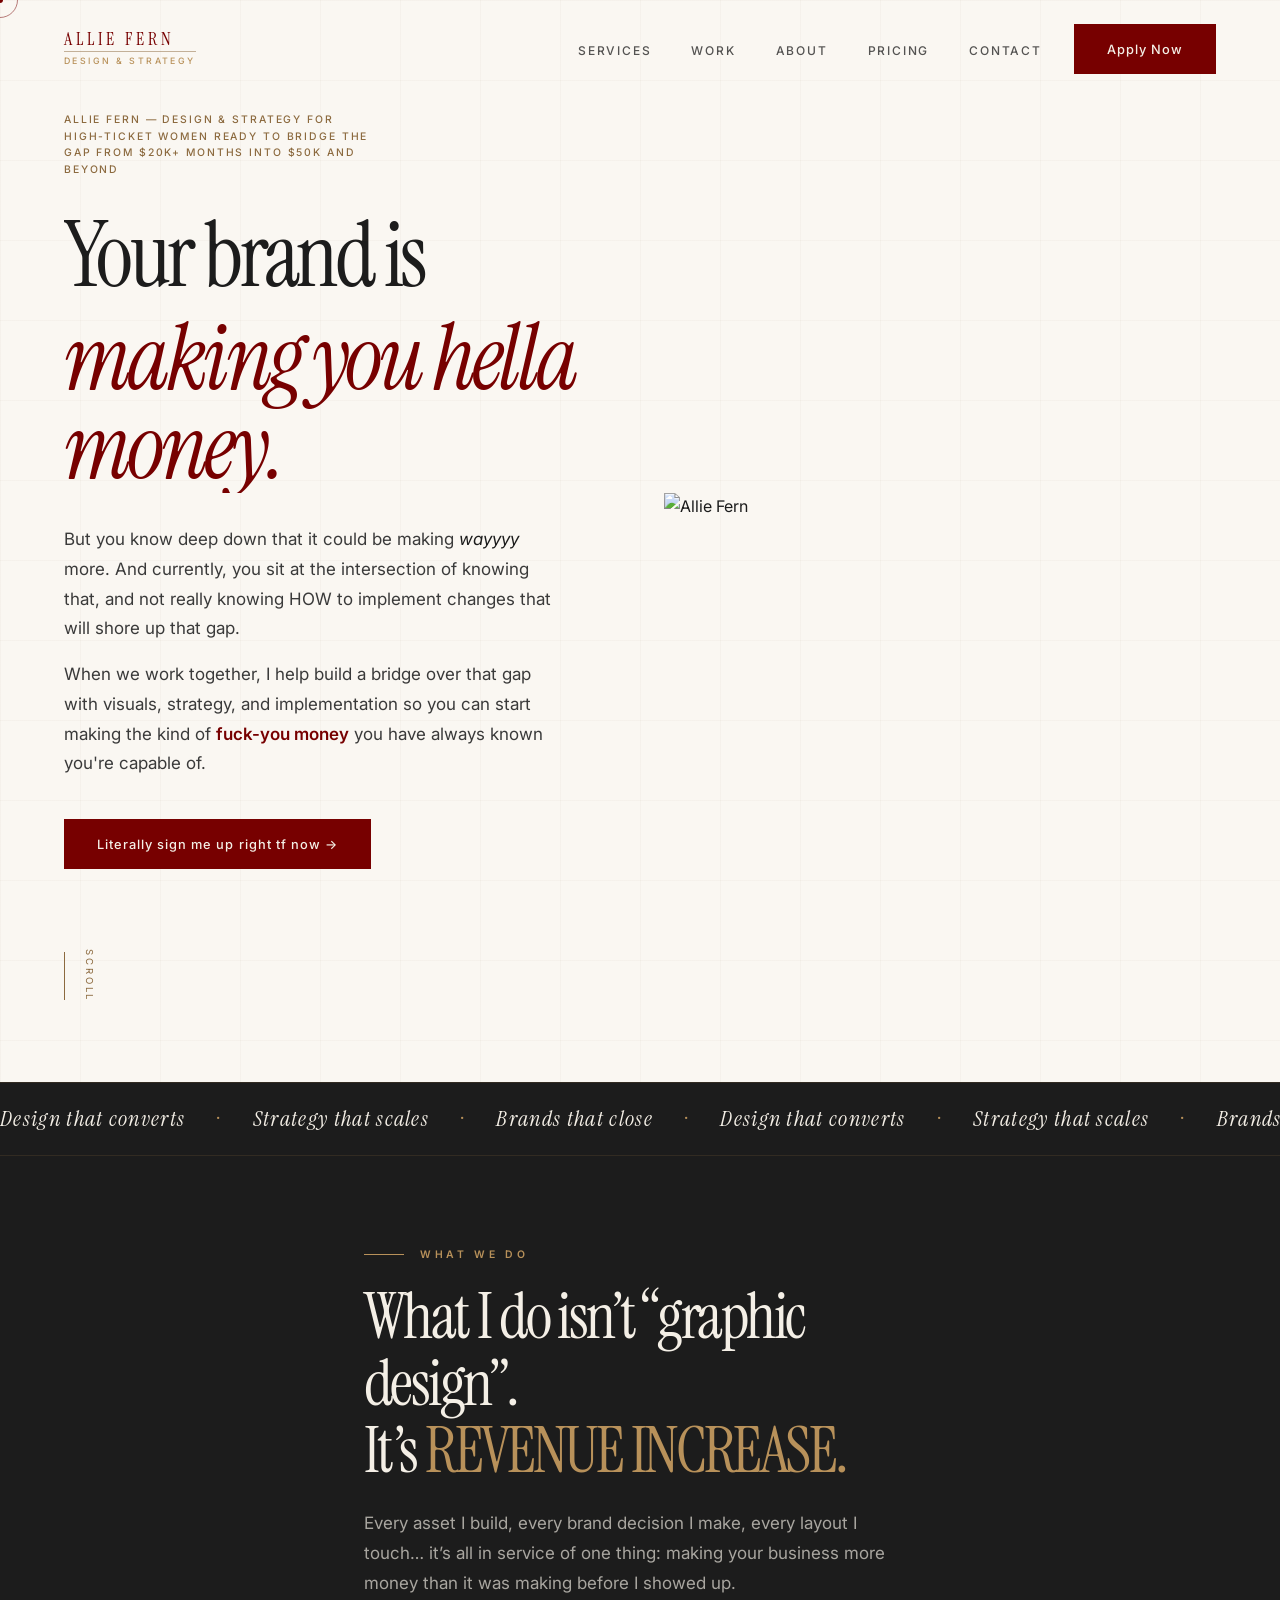
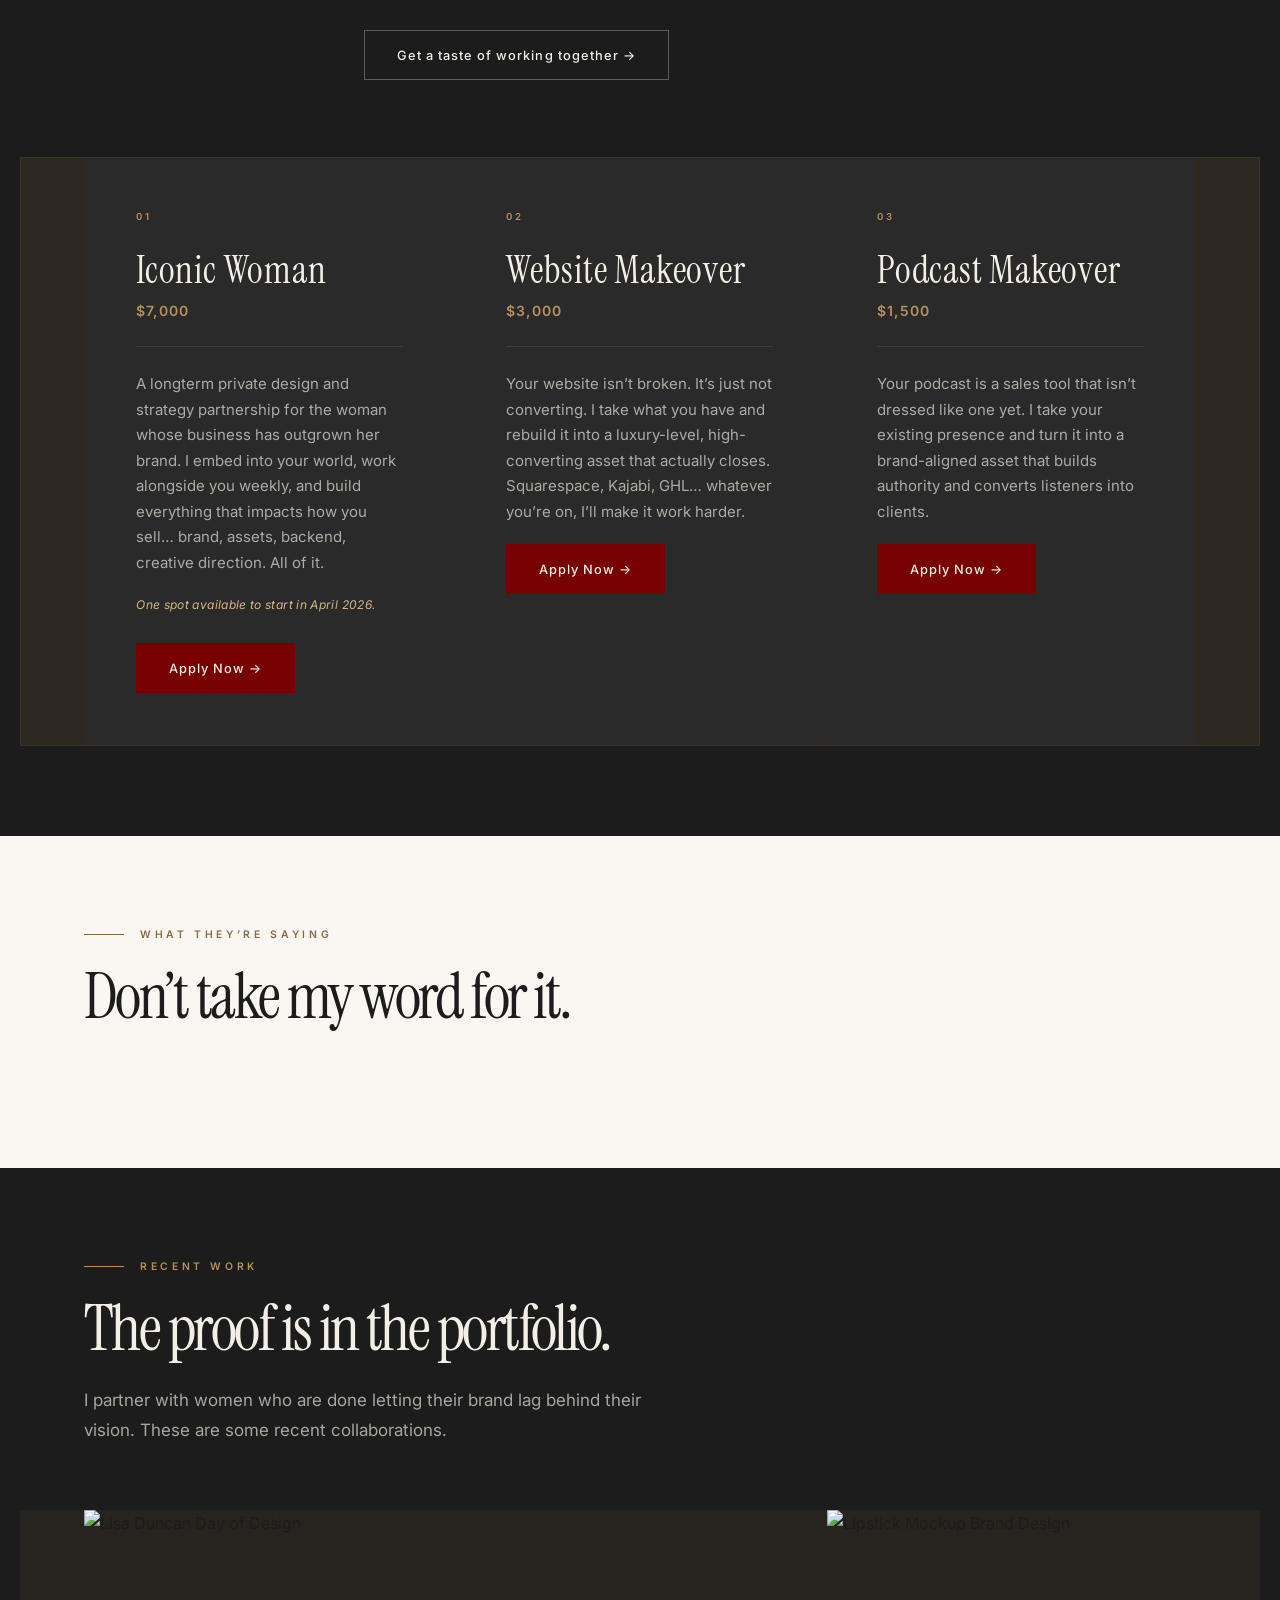
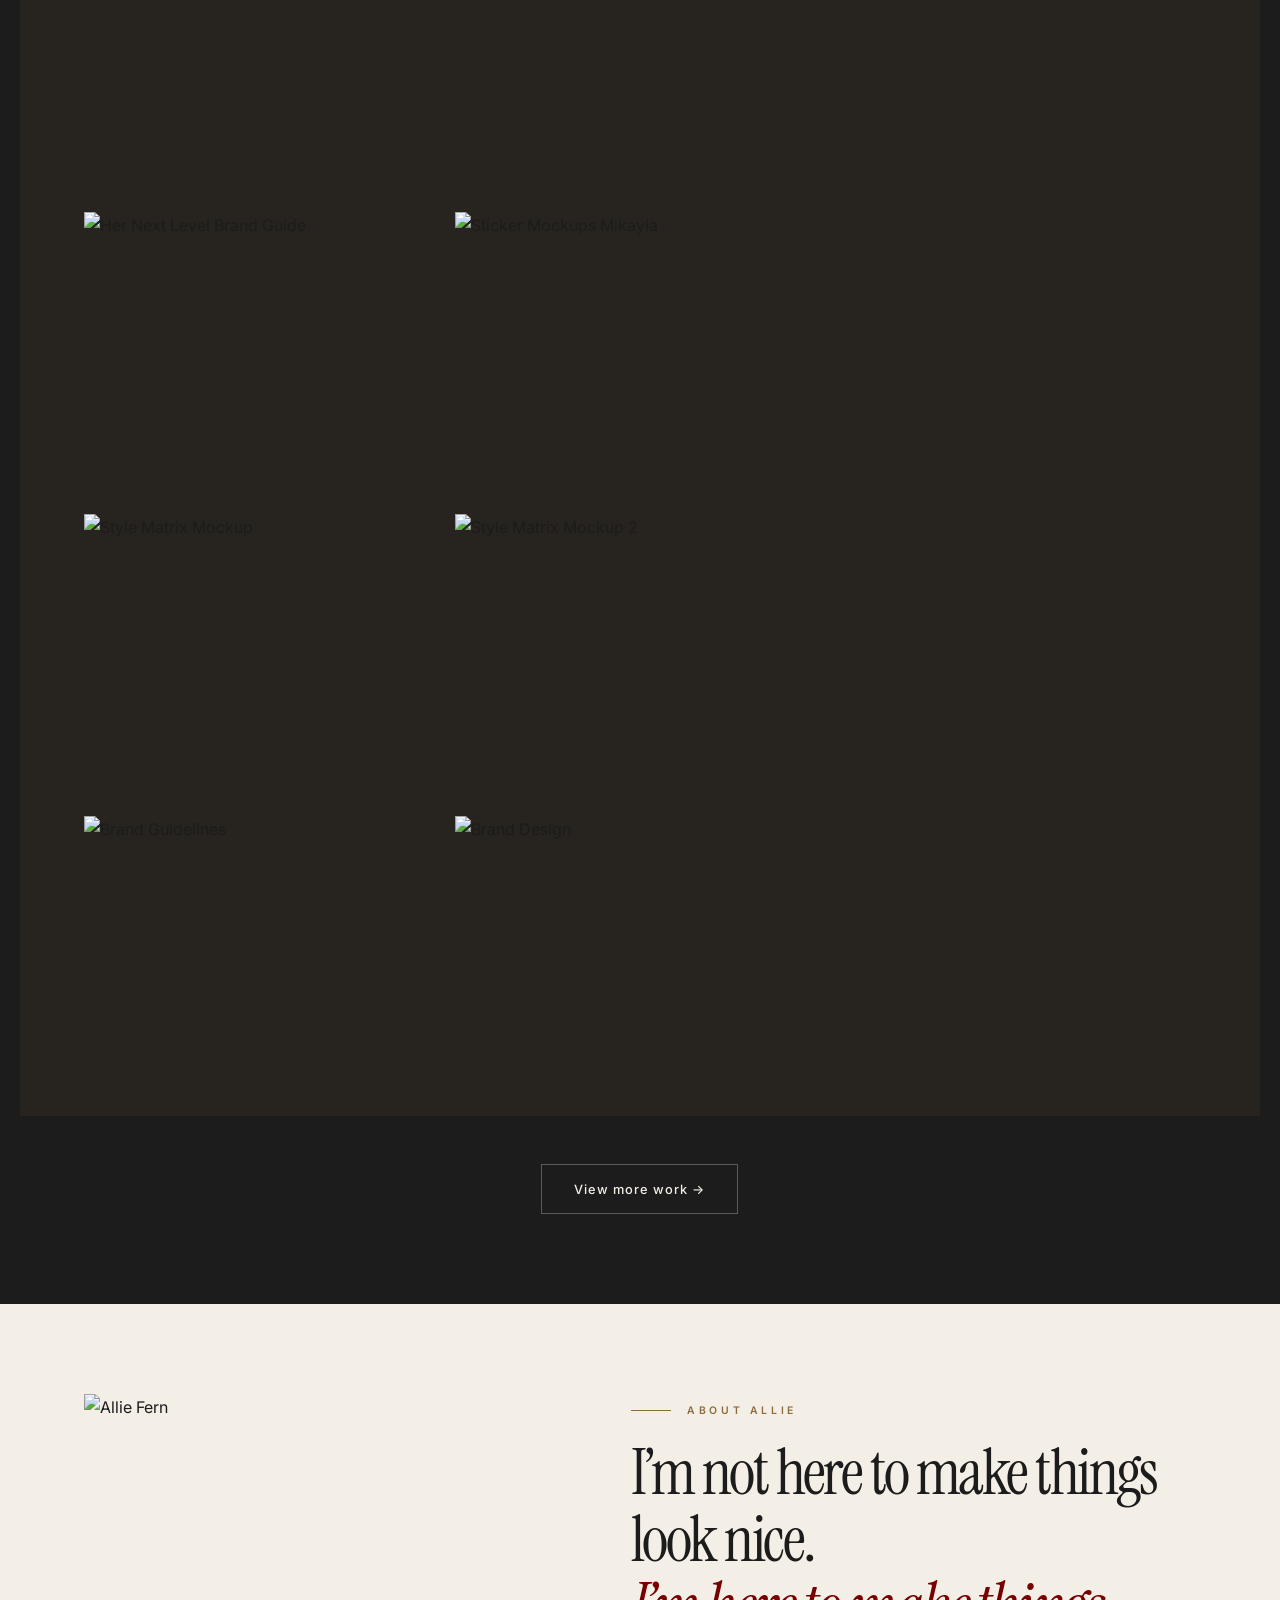
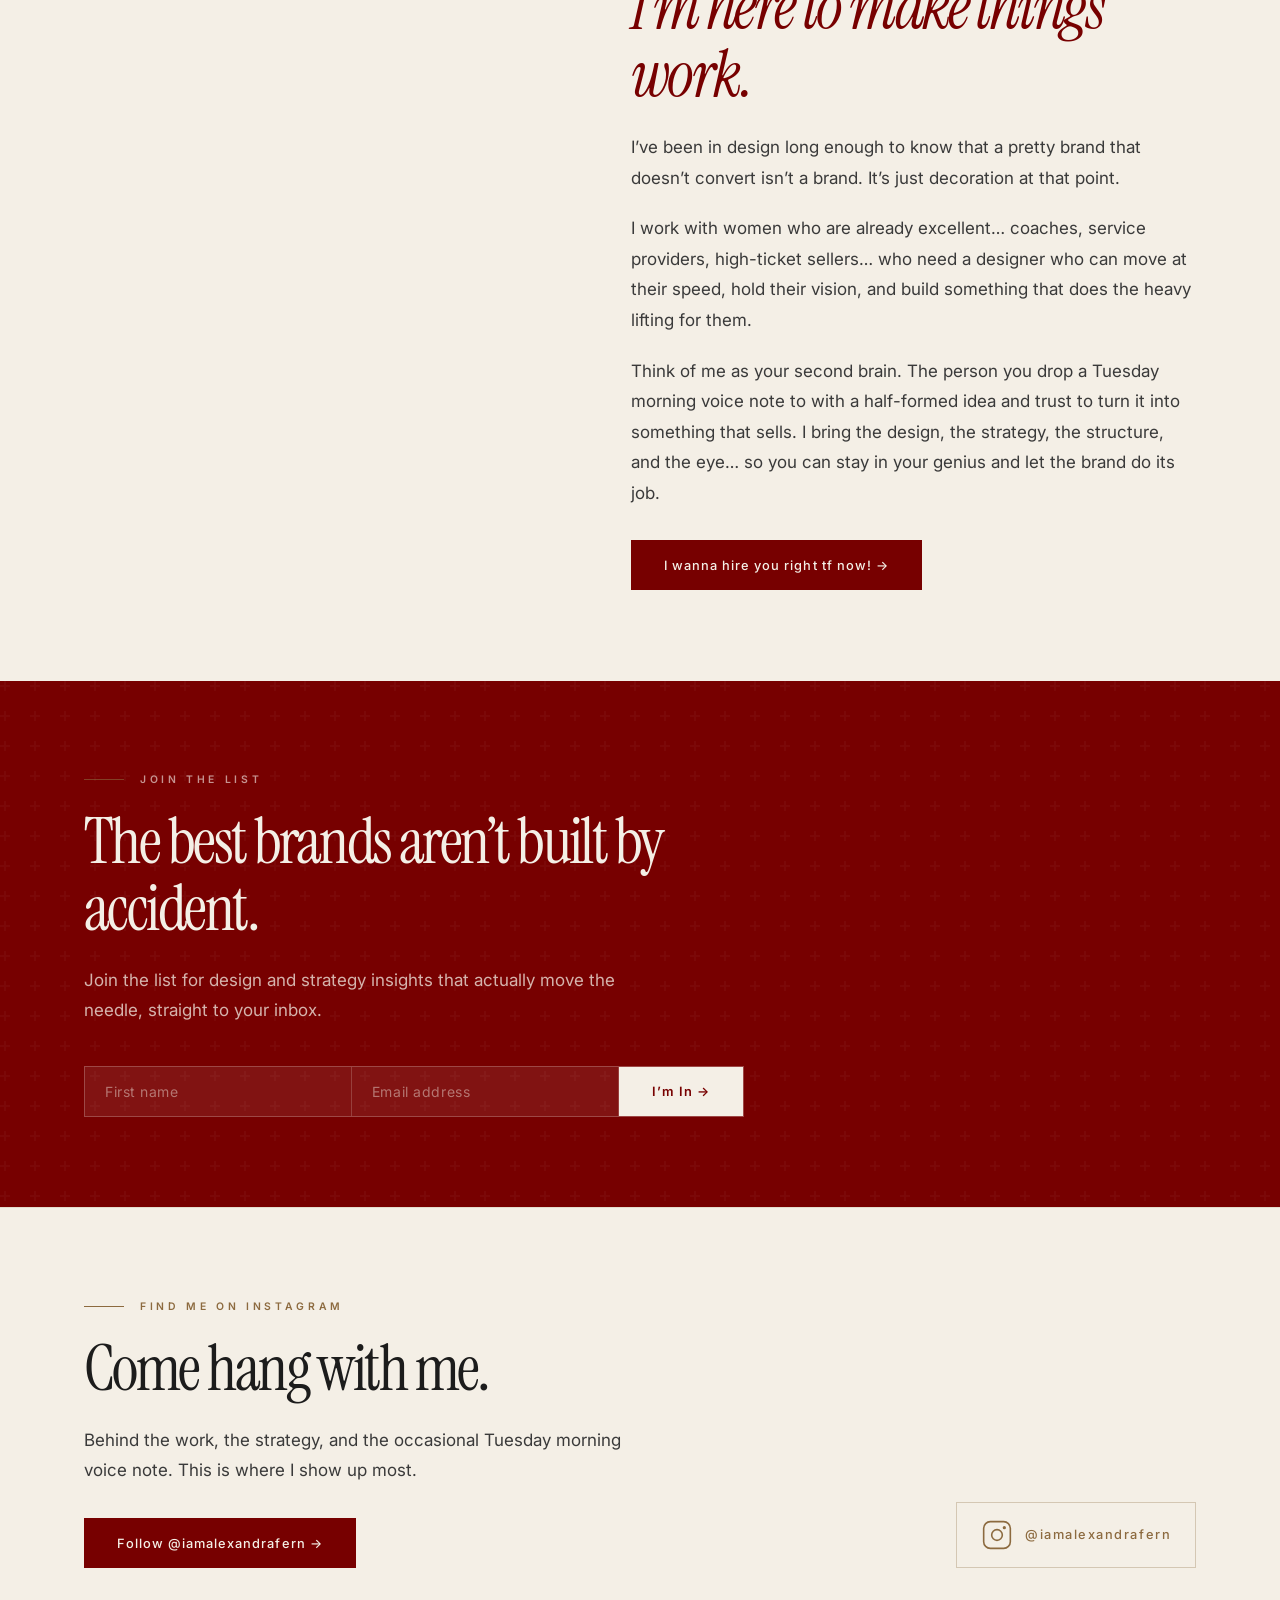
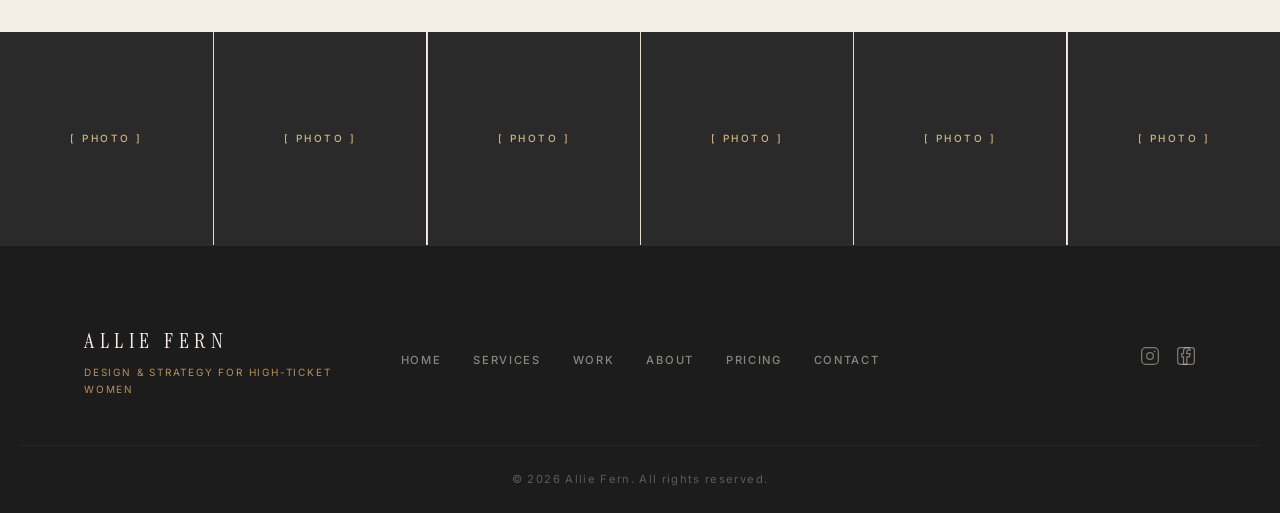
==== index.html @ a3e67eaa "Add portfolio images, Allie photo, fix footer socials - 8 portfolio images in work grid, no more pla" ====
<!DOCTYPE html>
<html lang="en">
<head>
  <meta charset="UTF-8" />
  <meta name="viewport" content="width=device-width, initial-scale=1.0" />
  <title>Allie Fern — Design & Strategy for High-Ticket Women</title>
  <meta name="description" content="Design & Strategy for High-Ticket Women Ready to Bridge the Gap From $20k+ Months into $50k and Beyond. Revenue-focused branding that actually converts." />

  <!-- Open Graph -->
  <meta property="og:title" content="Allie Fern — Design & Strategy for High-Ticket Women" />
  <meta property="og:description" content="I help high-ticket women build brands that close. Design, strategy, and implementation that moves the needle." />
  <meta property="og:type" content="website" />
  <meta property="og:url" content="https://alliefern.com" />
  <meta property="og:image" content="https://alliefern.com/assets/og-image.jpg" />

  <!-- Fonts -->
  <link rel="preconnect" href="https://fonts.googleapis.com" />
  <link rel="preconnect" href="https://fonts.gstatic.com" crossorigin />
  <link href="https://fonts.googleapis.com/css2?family=Instrument+Serif&display=swap" rel="stylesheet" />
  <link href="https://fonts.googleapis.com/css2?family=Inter:wght@300;400;500;600&display=swap" rel="stylesheet" />

  <!-- GSAP + Lenis loaded at end of body, no defer -->

  <link rel="stylesheet" href="css/styles.css?v=3" />

  <!-- Schema -->
  <script type="application/ld+json">
  {
    "@context": "https://schema.org",
    "@type": "ProfessionalService",
    "name": "Allie Fern",
    "description": "Design & Strategy for High-Ticket Women",
    "url": "https://alliefern.com",
    "serviceType": ["Brand Design", "Strategy", "Website Makeover", "Podcast Branding"]
  }
  </script>
</head>
<body>

  <!-- Custom Cursor -->
  <div class="cursor-dot" id="cursorDot"></div>
  <div class="cursor-ring" id="cursorRing"></div>


  <!-- ===================== NAV ===================== -->
  <nav class="nav" id="nav">
    <a href="#" class="nav-logo" aria-label="Allie Fern Home">
      <span class="nav-logo-name">ALLIE FERN</span>
      <span class="nav-logo-sub">DESIGN &amp; STRATEGY</span>
    </a>
    <ul class="nav-links" id="navLinks">
      <li><a href="#services" class="nav-link">Services</a></li>
      <li><a href="#work" class="nav-link">Work</a></li>
      <li><a href="#about" class="nav-link">About</a></li>
      <li><a href="pricing.html" class="nav-link">Pricing</a></li>
      <li><a href="#contact" class="nav-link">Contact</a></li>
    </ul>
    <a href="https://docs.google.com/forms/d/e/1FAIpQLSfJH3ZyAEF1dMJfEVacwirwXIA8rOUPNBtRmI8cF2uXXy990w/viewform?usp=header" target="_blank" rel="noopener" class="nav-cta btn-primary">Apply Now</a>
    <button class="nav-hamburger" id="hamburger" aria-label="Open menu" aria-expanded="false">
      <span></span><span></span>
    </button>
  </nav>

  <!-- Mobile Menu -->
  <div class="mobile-menu" id="mobileMenu">
    <button class="mobile-close" id="mobileClose" aria-label="Close menu">&times;</button>
    <ul>
      <li><a href="#services" class="mobile-link">Services</a></li>
      <li><a href="#work" class="mobile-link">Work</a></li>
      <li><a href="#about" class="mobile-link">About</a></li>
      <li><a href="pricing.html" class="mobile-link">Pricing</a></li>
      <li><a href="#contact" class="mobile-link">Contact</a></li>
    </ul>
    <a href="https://docs.google.com/forms/d/e/1FAIpQLSfJH3ZyAEF1dMJfEVacwirwXIA8rOUPNBtRmI8cF2uXXy990w/viewform?usp=header" target="_blank" rel="noopener" class="btn-primary mobile-cta">Apply Now</a>
  </div>

  <!-- ===================== HERO ===================== -->
  <section class="hero" id="hero">
    <div class="hero-bg-grid"></div>

    <div class="hero-inner">
      <p class="hero-overline reveal-line">
        ALLIE FERN &mdash; Design &amp; Strategy for High-Ticket Women Ready to Bridge the Gap From $20k+ Months into $50k and Beyond
      </p>

      <h1 class="hero-headline">
        <span class="reveal-word">Your brand is</span>
        <span class="reveal-word hero-accent">making you hella money.</span>
      </h1>

      <div class="hero-body reveal-block">
        <p>But you know deep down that it could be making <em>wayyyy</em> more. And currently, you sit at the intersection of knowing that, and not really knowing HOW to implement changes that will shore up that gap.</p>
        <p>When we work together, I help build a bridge over that gap with visuals, strategy, and implementation so you can start making the kind of <strong>fuck-you money</strong> you have always known you're capable of.</p>
      </div>

      <div class="hero-cta reveal-block">
        <a href="https://docs.google.com/forms/d/e/1FAIpQLSfJH3ZyAEF1dMJfEVacwirwXIA8rOUPNBtRmI8cF2uXXy990w/viewform?usp=header" target="_blank" rel="noopener" class="btn-primary btn-magnetic">
          Literally sign me up right tf now &rarr;
        </a>
      </div>
    </div>

    <!-- Hero Photo -->
    <div class="hero-photo reveal-block" aria-label="Photo of Allie Fern">
      <img src="https://i.ibb.co/1tQKD4q2/24be93e0-8a42-4bf6-9a9d-35bd7d4c117d.png" alt="Allie Fern" class="hero-img" />
    </div>

    <div class="hero-scroll-indicator">
      <span class="scroll-line"></span>
      <span class="scroll-label">SCROLL</span>
    </div>
  </section>

  <!-- ===================== MARQUEE ===================== -->
  <div class="marquee-strip" aria-hidden="true">
    <div class="marquee-track">
      <span>Design that converts</span>
      <span class="marquee-dot">&middot;</span>
      <span>Strategy that scales</span>
      <span class="marquee-dot">&middot;</span>
      <span>Brands that close</span>
      <span class="marquee-dot">&middot;</span>
      <span>Design that converts</span>
      <span class="marquee-dot">&middot;</span>
      <span>Strategy that scales</span>
      <span class="marquee-dot">&middot;</span>
      <span>Brands that close</span>
      <span class="marquee-dot">&middot;</span>
      <span>Design that converts</span>
      <span class="marquee-dot">&middot;</span>
      <span>Strategy that scales</span>
      <span class="marquee-dot">&middot;</span>
      <span>Brands that close</span>
      <span class="marquee-dot">&middot;</span>
      <span>Design that converts</span>
      <span class="marquee-dot">&middot;</span>
      <span>Strategy that scales</span>
      <span class="marquee-dot">&middot;</span>
      <span>Brands that close</span>
      <span class="marquee-dot">&middot;</span>
    </div>
  </div>

  <!-- ===================== SERVICES ===================== -->
  <section class="services" id="services">
    <div class="services-intro container">
      <p class="section-overline reveal-line">WHAT WE DO</p>
      <h2 class="section-heading reveal-heading">
        What I do isn&rsquo;t &ldquo;graphic design&rdquo;.<br />
        It&rsquo;s <em>REVENUE INCREASE.</em>
      </h2>
      <p class="section-sub reveal-block">Every asset I build, every brand decision I make, every layout I touch&hellip; it&rsquo;s all in service of one thing: making your business more money than it was making before I showed up.</p>
      <a href="https://docs.google.com/forms/d/e/1FAIpQLSfJH3ZyAEF1dMJfEVacwirwXIA8rOUPNBtRmI8cF2uXXy990w/viewform?usp=header" target="_blank" rel="noopener" class="btn-ghost btn-magnetic reveal-block">Get a taste of working together &rarr;</a>
    </div>

    <div class="services-grid container">

      <div class="service-card reveal-card">
        <div class="service-card-inner">
          <div class="service-tag">01</div>
          <h3 class="service-name">Iconic Woman</h3>
          <div class="service-price">$7,000</div>
          <p class="service-desc">A longterm private design and strategy partnership for the woman whose business has outgrown her brand. I embed into your world, work alongside you weekly, and build everything that impacts how you sell&hellip; brand, assets, backend, creative direction. All of it.</p>
          <p class="service-note">One spot available to start in April 2026.</p>
          <a href="https://docs.google.com/forms/d/e/1FAIpQLSfJH3ZyAEF1dMJfEVacwirwXIA8rOUPNBtRmI8cF2uXXy990w/viewform?usp=header" target="_blank" rel="noopener" class="btn-primary btn-magnetic">Apply Now &rarr;</a>
        </div>
        <div class="service-card-accent"></div>
      </div>

      <div class="service-card reveal-card">
        <div class="service-card-inner">
          <div class="service-tag">02</div>
          <h3 class="service-name">Website Makeover</h3>
          <div class="service-price">$3,000</div>
          <p class="service-desc">Your website isn&rsquo;t broken. It&rsquo;s just not converting. I take what you have and rebuild it into a luxury-level, high-converting asset that actually closes. Squarespace, Kajabi, GHL&hellip; whatever you&rsquo;re on, I&rsquo;ll make it work harder.</p>
          <a href="https://docs.google.com/forms/d/e/1FAIpQLSfJH3ZyAEF1dMJfEVacwirwXIA8rOUPNBtRmI8cF2uXXy990w/viewform?usp=header" target="_blank" rel="noopener" class="btn-primary btn-magnetic">Apply Now &rarr;</a>
        </div>
        <div class="service-card-accent"></div>
      </div>

      <div class="service-card reveal-card">
        <div class="service-card-inner">
          <div class="service-tag">03</div>
          <h3 class="service-name">Podcast Makeover</h3>
          <div class="service-price">$1,500</div>
          <p class="service-desc">Your podcast is a sales tool that isn&rsquo;t dressed like one yet. I take your existing presence and turn it into a brand-aligned asset that builds authority and converts listeners into clients.</p>
          <a href="https://docs.google.com/forms/d/e/1FAIpQLSfJH3ZyAEF1dMJfEVacwirwXIA8rOUPNBtRmI8cF2uXXy990w/viewform?usp=header" target="_blank" rel="noopener" class="btn-primary btn-magnetic">Apply Now &rarr;</a>
        </div>
        <div class="service-card-accent"></div>
      </div>

    </div>
  </section>

  <!-- ===================== TESTIMONIALS ===================== -->
  <section class="testimonials" id="testimonials">
    <div class="container">
      <p class="section-overline reveal-line">WHAT THEY&rsquo;RE SAYING</p>
      <h2 class="section-heading reveal-heading">Don&rsquo;t take my word for it.</h2>
      <div class="senja-wrapper reveal-block">
        <script src="https://widget.senja.io/widget/84bfc37e-9c2c-4a51-b90a-b4b629de8a9f/platform.js" type="text/javascript" async></script>
        <div class="senja-embed" data-id="84bfc37e-9c2c-4a51-b90a-b4b629de8a9f" data-mode="shadow" data-lazyload="false" style="display: block; width: 100%;"></div>
      </div>
    </div>
  </section>

  <!-- ===================== WORK ===================== -->
  <section class="work" id="work">
    <div class="work-intro container">
      <p class="section-overline reveal-line">RECENT WORK</p>
      <h2 class="section-heading reveal-heading">The proof is in the portfolio.</h2>
      <p class="section-sub reveal-block">I partner with women who are done letting their brand lag behind their vision. These are some recent collaborations.</p>
    </div>

    <div class="work-grid container">
      <div class="work-item work-item--wide reveal-card">
        <img src="https://i.ibb.co/C3bwyZyW/a8b2072-bc40-a00f-6ac5-1e1cde60516d-Lisa-Duncan-Day-of-Design-4.png" alt="Lisa Duncan Day of Design" class="work-img" />
      </div>
      <div class="work-item work-item--tall reveal-card">
        <img src="https://i.ibb.co/9H1rL815/1680b4d-523-8614-3bfb-7770d4faea2f-Lipstick-Mockup.png" alt="Lipstick Mockup Brand Design" class="work-img" />
      </div>
      <div class="work-item reveal-card">
        <img src="https://i.ibb.co/WpYB8tzb/e406d1-32b1-1d3a-e627-2bc85fbe4171-HER-NEXT-LEVEL-One-Page-Brand-Guide.png" alt="Her Next Level Brand Guide" class="work-img" />
      </div>
      <div class="work-item reveal-card">
        <img src="https://i.ibb.co/1Gyq6tNH/ade0bea-b0d8-cc24-cb-a70e24f4c2df-sticker-mockups-mikayla.png" alt="Sticker Mockups Mikayla" class="work-img" />
      </div>
      <div class="work-item reveal-card">
        <img src="https://i.ibb.co/gbq0KG1b/4bd62c8-82d7-8d5-5ac-d688c3b12162-style-matrix-mockup-3.png" alt="Style Matrix Mockup" class="work-img" />
      </div>
      <div class="work-item work-item--wide reveal-card">
        <img src="https://i.ibb.co/Z68ph7DF/8d4cf1f-33d-224-e06-d12ce6bcce81-style-matrix-mockup-2.png" alt="Style Matrix Mockup 2" class="work-img" />
      </div>
      <div class="work-item reveal-card">
        <img src="https://i.ibb.co/67LrZRDp/f2150f-3bd0-708-5bfd-bcb137278fba-Brand-Guidelines-4.png" alt="Brand Guidelines" class="work-img" />
      </div>
      <div class="work-item reveal-card">
        <img src="https://i.ibb.co/Q7rnJLHJ/03da1e-232-0f8-8e76-138da2ee6b-please-without-changing-much-of-1.png" alt="Brand Design" class="work-img" />
      </div>
    </div>

    <div class="work-cta container reveal-block">
      <a href="#" class="btn-ghost btn-magnetic">View more work &rarr;</a>
    </div>
  </section>

  <!-- ===================== ABOUT ===================== -->
  <section class="about" id="about">
    <div class="about-inner container">

      <div class="about-photo reveal-card">
        <img src="https://i.ibb.co/1tQKD4q2/24be93e0-8a42-4bf6-9a9d-35bd7d4c117d.png" alt="Allie Fern" class="about-img" />
      </div>

      <div class="about-content">
        <p class="section-overline reveal-line">ABOUT ALLIE</p>
        <h2 class="section-heading reveal-heading">
          I&rsquo;m not here to make things look nice.<br />
          <em>I&rsquo;m here to make things work.</em>
        </h2>
        <div class="about-body reveal-block">
          <p>I&rsquo;ve been in design long enough to know that a pretty brand that doesn&rsquo;t convert isn&rsquo;t a brand. It&rsquo;s just decoration at that point.</p>
          <p>I work with women who are already excellent&hellip; coaches, service providers, high-ticket sellers&hellip; who need a designer who can move at their speed, hold their vision, and build something that does the heavy lifting for them.</p>
          <p>Think of me as your second brain. The person you drop a Tuesday morning voice note to with a half-formed idea and trust to turn it into something that sells. I bring the design, the strategy, the structure, and the eye&hellip; so you can stay in your genius and let the brand do its job.</p>
        </div>
        <a href="https://docs.google.com/forms/d/e/1FAIpQLSfJH3ZyAEF1dMJfEVacwirwXIA8rOUPNBtRmI8cF2uXXy990w/viewform?usp=header" target="_blank" rel="noopener" class="btn-primary btn-magnetic reveal-block">I wanna hire you right tf now! &rarr;</a>
      </div>

    </div>
  </section>

  <!-- ===================== EMAIL CTA ===================== -->
  <section class="email-cta" id="contact">
    <div class="email-cta-inner container">
      <p class="section-overline reveal-line" style="color: var(--cream-light); opacity: 0.6;">JOIN THE LIST</p>
      <h2 class="section-heading reveal-heading">The best brands aren&rsquo;t built by accident.</h2>
      <p class="section-sub reveal-block">Join the list for design and strategy insights that actually move the needle, straight to your inbox.</p>

      <form class="email-form reveal-block" name="newsletter" method="POST" data-netlify="true" netlify-honeypot="bot-field">
        <input type="hidden" name="form-name" value="newsletter" />
        <p class="hidden-field" aria-hidden="true"><input name="bot-field" /></p>
        <div class="email-form-fields">
          <input type="text" name="first-name" placeholder="First name" required autocomplete="given-name" />
          <input type="email" name="email" placeholder="Email address" required autocomplete="email" />
          <button type="submit" class="btn-cream btn-magnetic">I&rsquo;m In &rarr;</button>
        </div>
      </form>
    </div>
  </section>

  <!-- ===================== INSTAGRAM ===================== -->
  <section class="instagram-section" id="instagram">
    <div class="container">
      <div class="instagram-header">
        <div>
          <p class="section-overline reveal-line">FIND ME ON INSTAGRAM</p>
          <h2 class="section-heading reveal-heading">Come hang with me.</h2>
          <p class="section-sub reveal-block">Behind the work, the strategy, and the occasional Tuesday morning voice note. This is where I show up most.</p>
          <a href="https://instagram.com/iamalexandrafern" target="_blank" rel="noopener" class="btn-primary btn-magnetic reveal-block">Follow @iamalexandrafern &rarr;</a>
        </div>
        <div class="instagram-handle-badge reveal-block">
          <svg viewBox="0 0 24 24" fill="none" stroke="currentColor" stroke-width="1.2" width="32" height="32"><rect x="2" y="2" width="20" height="20" rx="5"/><circle cx="12" cy="12" r="4"/><circle cx="17.5" cy="6.5" r="1.2" fill="currentColor" stroke="none"/></svg>
          <span>@iamalexandrafern</span>
        </div>
      </div>
    </div>
    <!-- Full-bleed grid outside container -->
    <div class="instagram-grid">
      <a href="https://instagram.com/iamalexandrafern" target="_blank" rel="noopener" class="instagram-tile reveal-card"><div class="photo-placeholder"><div class="work-hover-overlay"><span>VIEW</span></div><span class="placeholder-label">[ Photo ]</span></div></a>
      <a href="https://instagram.com/iamalexandrafern" target="_blank" rel="noopener" class="instagram-tile reveal-card"><div class="photo-placeholder"><div class="work-hover-overlay"><span>VIEW</span></div><span class="placeholder-label">[ Photo ]</span></div></a>
      <a href="https://instagram.com/iamalexandrafern" target="_blank" rel="noopener" class="instagram-tile reveal-card"><div class="photo-placeholder"><div class="work-hover-overlay"><span>VIEW</span></div><span class="placeholder-label">[ Photo ]</span></div></a>
      <a href="https://instagram.com/iamalexandrafern" target="_blank" rel="noopener" class="instagram-tile reveal-card"><div class="photo-placeholder"><div class="work-hover-overlay"><span>VIEW</span></div><span class="placeholder-label">[ Photo ]</span></div></a>
      <a href="https://instagram.com/iamalexandrafern" target="_blank" rel="noopener" class="instagram-tile reveal-card"><div class="photo-placeholder"><div class="work-hover-overlay"><span>VIEW</span></div><span class="placeholder-label">[ Photo ]</span></div></a>
      <a href="https://instagram.com/iamalexandrafern" target="_blank" rel="noopener" class="instagram-tile reveal-card"><div class="photo-placeholder"><div class="work-hover-overlay"><span>VIEW</span></div><span class="placeholder-label">[ Photo ]</span></div></a>
    </div>
  </section>

  <!-- ===================== FOOTER ===================== -->
  <footer class="footer">
    <div class="footer-inner container">
      <div class="footer-brand">
        <span class="footer-logo-name">ALLIE FERN</span>
        <span class="footer-logo-sub">Design &amp; Strategy for High-Ticket Women</span>
      </div>

      <nav class="footer-nav" aria-label="Footer navigation">
        <a href="#hero">Home</a>
        <a href="#services">Services</a>
        <a href="#work">Work</a>
        <a href="#about">About</a>
        <a href="pricing.html">Pricing</a>
        <a href="#contact">Contact</a>
      </nav>

      <div class="footer-social">
        <a href="https://instagram.com/iamalexandrafern" target="_blank" rel="noopener" aria-label="Instagram" class="social-icon">
          <svg width="20" height="20" viewBox="0 0 24 24" fill="none" stroke="currentColor" stroke-width="1.5"><rect x="2" y="2" width="20" height="20" rx="5"/><circle cx="12" cy="12" r="4"/><circle cx="17.5" cy="6.5" r="1" fill="currentColor" stroke="none"/></svg>
        </a>
        <a href="https://www.facebook.com/allie.billings.1/" target="_blank" rel="noopener" aria-label="Facebook" class="social-icon">
          <svg width="20" height="20" viewBox="0 0 24 24" fill="none" stroke="currentColor" stroke-width="1.5"><rect x="2" y="2" width="20" height="20" rx="3"/><path d="M15 2h-2a4 4 0 0 0-4 4v3H7v4h2v9h4v-9h3l1-4h-4V6a1 1 0 0 1 1-1h3z"/></svg>
        </a>
      </div>
    </div>

    <div class="footer-bottom container">
      <p>&copy; 2026 Allie Fern. All rights reserved.</p>
    </div>
  </footer>

  <!-- GSAP -->
  <script src="https://cdnjs.cloudflare.com/ajax/libs/gsap/3.12.5/gsap.min.js"></script>
  <script src="https://cdnjs.cloudflare.com/ajax/libs/gsap/3.12.5/ScrollTrigger.min.js"></script>
  <!-- Lenis Smooth Scroll (updated package name) -->
  <script src="https://cdn.jsdelivr.net/npm/lenis@1.1.14/dist/lenis.min.js"></script>

  <script src="js/main.js"></script>
</body>
</html>
---- css/styles.css ----
/* ============================================================
   ALLIE FERN — Design & Strategy
   Stylesheet v1.0
   ============================================================ */

/* ── Custom Properties ─────────────────────────────────── */
:root {
  --cream:        #F4EFE6;
  --cream-light:  #FAF7F2;
  --charcoal:     #1C1C1C;
  --charcoal-mid: #2A2A2A;
  --charcoal-soft:#3A3A3A;
  --red:          #770000;
  --red-hover:    #5C0000;
  --bronze:       #8C6A3F;
  --bronze-light: #B8915A;
  --bronze-pale:  #D4B483;
  --white:        #FFFFFF;

  --font-display: 'Instrument Serif', Georgia, serif;
  --font-body:    'Inter', system-ui, sans-serif;

  --ease-smooth:  cubic-bezier(0.65, 0, 0.35, 1);
  --ease-out:     cubic-bezier(0.22, 1, 0.36, 1);

  --container:    1240px;
  --gap:          clamp(1.5rem, 4vw, 3rem);
}

/* ── Reset ──────────────────────────────────────────────── */
*, *::before, *::after {
  box-sizing: border-box;
  margin: 0;
  padding: 0;
}

html {
  font-size: 16px;
  scroll-behavior: auto; /* Lenis handles smooth scroll */
  -webkit-font-smoothing: antialiased;
}

body {
  background-color: var(--cream);
  color: var(--charcoal);
  font-family: var(--font-body);
  font-weight: 400;
  line-height: 1.65;
  overflow-x: hidden;
  cursor: none; /* Custom cursor active */
}

@media (hover: none) {
  body { cursor: auto; }
}

img, video {
  max-width: 100%;
  display: block;
}

a {
  color: inherit;
  text-decoration: none;
}

ul { list-style: none; }

.container {
  width: 100%;
  max-width: var(--container);
  margin-inline: auto;
  padding-inline: clamp(1.25rem, 5vw, 4rem);
}

/* ── Page fade-in ────────────────────────────────────────── */
@keyframes pageFadeIn {
  from { opacity: 0; }
  to   { opacity: 1; }
}

body {
  animation: pageFadeIn 0.7s ease forwards;
}

/* ── Loader (kept for reference, not used) ───────────────── */
.loader-logo {
  display: flex;
  flex-direction: column;
  align-items: center;
  gap: 0.4rem;
  overflow: hidden;
}

.loader-name {
  font-family: var(--font-display);
  font-size: clamp(2rem, 6vw, 4rem);
  font-weight: 300;
  letter-spacing: 0.3em;
  color: var(--cream);
  transform: translateY(100%);
  animation: slideUp 0.8s var(--ease-out) 0.2s forwards;
}

.loader-sub {
  font-family: var(--font-body);
  font-size: 0.625rem;
  font-weight: 500;
  letter-spacing: 0.35em;
  color: var(--bronze-light);
  text-transform: uppercase;
  opacity: 0;
  animation: fadeIn 0.6s ease 0.8s forwards;
}

.loader-bar {
  width: 200px;
  height: 1px;
  background: var(--charcoal-soft);
  overflow: hidden;
}

.loader-fill {
  height: 100%;
  width: 0%;
  background: var(--bronze-light);
  animation: loadFill 1.4s var(--ease-smooth) 0.3s forwards;
}

@keyframes slideUp {
  to { transform: translateY(0); }
}
@keyframes fadeIn {
  to { opacity: 1; }
}
@keyframes loadFill {
  to { width: 100%; }
}

/* ── Custom Cursor ──────────────────────────────────────── */
.cursor-dot,
.cursor-ring {
  position: fixed;
  top: 0; left: 0;
  pointer-events: none;
  z-index: 999;
  border-radius: 50%;
  transform: translate(-50%, -50%);
  transition: opacity 0.3s;
}

.cursor-dot {
  width: 6px;
  height: 6px;
  background: var(--red);
}

.cursor-ring {
  width: 36px;
  height: 36px;
  border: 1px solid var(--red);
  opacity: 0.5;
  transition: width 0.3s var(--ease-out),
              height 0.3s var(--ease-out),
              opacity 0.3s,
              background 0.3s;
}

body.cursor-hover .cursor-ring {
  width: 56px;
  height: 56px;
  opacity: 0.9;
  background: rgba(119, 0, 0, 0.08);
}

@media (hover: none) {
  .cursor-dot, .cursor-ring { display: none; }
}

/* ── Navigation ─────────────────────────────────────────── */
.nav {
  position: fixed;
  top: 0; left: 0; right: 0;
  z-index: 100;
  padding: 1.5rem clamp(1.25rem, 5vw, 4rem);
  display: flex;
  align-items: center;
  gap: 2rem;
  transition: background 0.5s var(--ease-smooth),
              padding 0.4s var(--ease-smooth),
              box-shadow 0.4s;
}

.nav.scrolled {
  background: var(--charcoal);
  padding-top: 1rem;
  padding-bottom: 1rem;
  box-shadow: 0 1px 0 rgba(255,255,255,0.06);
}

.nav-logo {
  display: flex;
  flex-direction: column;
  gap: 0.1rem;
  flex-shrink: 0;
}

.nav-logo-name {
  font-family: var(--font-display);
  font-size: 1.125rem;
  font-weight: 400;
  letter-spacing: 0.22em;
  color: var(--red);
  line-height: 1;
  transition: color 0.4s var(--ease-smooth);
}

.nav.scrolled .nav-logo-name {
  color: var(--cream);
}

.nav-logo-sub {
  font-family: var(--font-body);
  font-size: 0.55rem;
  font-weight: 500;
  letter-spacing: 0.28em;
  color: var(--bronze-light);
  text-transform: uppercase;
}

/* Bronze divider under logo name */
.nav-logo-name::after {
  content: '';
  display: block;
  height: 1px;
  width: 100%;
  background: var(--bronze);
  margin-top: 3px;
  opacity: 0.5;
}

.nav-links {
  display: flex;
  align-items: center;
  gap: 2.5rem;
  margin-left: auto;
}

.nav-link {
  font-family: var(--font-body);
  font-size: 0.75rem;
  font-weight: 500;
  letter-spacing: 0.15em;
  text-transform: uppercase;
  color: var(--charcoal);
  opacity: 0.75;
  transition: opacity 0.25s, color 0.4s var(--ease-smooth);
  position: relative;
}

.nav.scrolled .nav-link {
  color: var(--cream);
}

.nav-link::after {
  content: '';
  position: absolute;
  bottom: -3px; left: 0;
  width: 0; height: 1px;
  background: var(--bronze-light);
  transition: width 0.3s var(--ease-smooth);
}

.nav-link:hover { opacity: 1; }
.nav-link:hover::after { width: 100%; }

.nav-cta {
  font-size: 0.75rem;
  padding: 0.6rem 1.4rem;
  white-space: nowrap;
}

.nav-hamburger {
  display: none;
  flex-direction: column;
  gap: 6px;
  background: none;
  border: none;
  cursor: none;
  padding: 0.25rem;
}

.nav-hamburger span {
  display: block;
  width: 24px;
  height: 1px;
  background: var(--cream);
  transition: transform 0.3s, opacity 0.3s;
}

@media (max-width: 768px) {
  .nav-links { display: none; }
  .nav-cta { display: none; }
  .nav-hamburger { display: flex; }
}

/* Mobile Menu */
.mobile-menu {
  position: fixed;
  inset: 0;
  background: var(--charcoal);
  z-index: 200;
  display: flex;
  flex-direction: column;
  align-items: center;
  justify-content: center;
  gap: 2.5rem;
  transform: translateX(100%);
  transition: transform 0.55s var(--ease-smooth);
}

.mobile-menu.open {
  transform: translateX(0);
}

.mobile-close {
  position: absolute;
  top: 1.5rem; right: 1.5rem;
  background: none;
  border: none;
  color: var(--cream);
  font-size: 2rem;
  cursor: none;
  line-height: 1;
}

.mobile-menu ul {
  display: flex;
  flex-direction: column;
  align-items: center;
  gap: 1.5rem;
}

.mobile-link {
  font-family: var(--font-display);
  font-size: 2.5rem;
  font-weight: 300;
  color: var(--cream);
  letter-spacing: 0.08em;
  transition: color 0.25s;
}

.mobile-link:hover { color: var(--bronze-light); }

.mobile-cta {
  font-size: 0.875rem;
  padding: 0.75rem 2rem;
}

/* ── Buttons ─────────────────────────────────────────────── */
.btn-primary {
  display: inline-flex;
  align-items: center;
  gap: 0.4rem;
  background: var(--red);
  color: var(--cream);
  font-family: var(--font-body);
  font-size: 0.8rem;
  font-weight: 500;
  letter-spacing: 0.08em;
  padding: 0.85rem 2rem;
  border: 1px solid var(--red);
  transition: background 0.35s var(--ease-smooth),
              color 0.35s var(--ease-smooth),
              border-color 0.35s var(--ease-smooth);
  position: relative;
}

.btn-primary:hover,
.btn-primary:focus {
  background: var(--cream) !important;
  color: var(--red) !important;
  border-color: var(--red) !important;
}

.btn-ghost {
  display: inline-flex;
  align-items: center;
  gap: 0.4rem;
  background: transparent;
  color: var(--charcoal);
  font-family: var(--font-body);
  font-size: 0.8rem;
  font-weight: 500;
  letter-spacing: 0.08em;
  padding: 0.85rem 2rem;
  border: 1px solid var(--charcoal);
  transition: background 0.35s var(--ease-smooth),
              color 0.35s var(--ease-smooth);
}

.btn-ghost:hover {
  background: var(--charcoal);
  color: var(--cream);
}

.btn-cream {
  display: inline-flex;
  align-items: center;
  gap: 0.4rem;
  background: var(--cream);
  color: var(--red);
  font-family: var(--font-body);
  font-size: 0.8rem;
  font-weight: 600;
  letter-spacing: 0.08em;
  padding: 0.85rem 2rem;
  border: 1px solid var(--cream);
  transition: background 0.35s var(--ease-smooth),
              color 0.35s var(--ease-smooth),
              border-color 0.35s var(--ease-smooth);
  white-space: nowrap;
}

.btn-cream:hover {
  background: var(--charcoal);
  color: var(--cream);
  border-color: var(--charcoal);
}

/* Magnetic wrapper override */
.btn-magnetic {
  will-change: transform;
}

/* ── Photo Placeholders ──────────────────────────────────── */
.photo-placeholder {
  background: var(--charcoal-mid);
  border: 1px solid var(--bronze);
  display: flex;
  align-items: center;
  justify-content: center;
  width: 100%;
  height: 100%;
  min-height: 320px;
  position: relative;
  overflow: hidden;
}

.photo-placeholder--tall {
  min-height: 560px;
  aspect-ratio: 3/4;
}

.photo-placeholder--portrait {
  min-height: 620px;
  aspect-ratio: 2/3;
}

.photo-placeholder span,
.placeholder-label {
  font-family: var(--font-body);
  font-size: 0.625rem;
  font-weight: 500;
  letter-spacing: 0.25em;
  text-transform: uppercase;
  color: var(--bronze-pale);
  text-align: center;
  padding: 1rem;
  user-select: none;
}

.work-hover-overlay {
  position: absolute;
  inset: 0;
  background: rgba(119,0,0,0.85);
  display: flex;
  align-items: center;
  justify-content: center;
  opacity: 0;
  transition: opacity 0.35s var(--ease-smooth);
  z-index: 2;
}

.work-hover-overlay span {
  font-family: var(--font-body);
  font-size: 0.7rem;
  font-weight: 600;
  letter-spacing: 0.3em;
  color: var(--cream);
}

.work-item:hover .work-hover-overlay { opacity: 1; }
.work-item:hover .photo-placeholder { transform: scale(1.02); }
.work-item .photo-placeholder { transition: transform 0.5s var(--ease-smooth); }

/* Real portfolio images */
.work-img {
  width: 100%;
  height: 100%;
  object-fit: cover;
  display: block;
  transition: transform 0.6s var(--ease-smooth), filter 0.6s var(--ease-smooth);
}

.work-item:hover .work-img {
  transform: scale(1.05);
  filter: brightness(0.92);
}

/* Hero image */
.hero-img {
  width: 100%;
  height: 100%;
  object-fit: cover;
  object-position: top center;
  display: block;
  max-height: 680px;
}

/* About image */
.about-img {
  width: 100%;
  height: 100%;
  object-fit: cover;
  object-position: top center;
  display: block;
  min-height: 560px;
}

/* ── Reveal Animation Classes ────────────────────────────── */
/* opacity starts at 1 — GSAP overrides to 0 before animating.
   This ensures content is always visible if JS/GSAP fails. */
.reveal-line,
.reveal-heading,
.reveal-block,
.reveal-card {
  will-change: transform, opacity;
}

/* Active states set by GSAP — these are fallbacks */
@media (prefers-reduced-motion: reduce) {
  .reveal-line,
  .reveal-heading,
  .reveal-block,
  .reveal-card {
    opacity: 1;
    transform: none !important;
  }
  .loader { display: none; }
  .cursor-dot, .cursor-ring { display: none; }
  body { cursor: auto; }
}

/* ── Typography Utilities ────────────────────────────────── */
.section-overline {
  font-family: var(--font-body);
  font-size: 0.65rem;
  font-weight: 600;
  letter-spacing: 0.35em;
  text-transform: uppercase;
  color: var(--bronze);
  display: flex;
  align-items: center;
  gap: 1rem;
  margin-bottom: 1.25rem;
}

.section-overline::before {
  content: '';
  display: block;
  height: 1px;
  width: 2.5rem;
  background: var(--bronze);
  flex-shrink: 0;
}

.section-heading {
  font-family: var(--font-display);
  font-size: clamp(2.25rem, 5vw, 4rem);
  font-weight: 400;
  line-height: 1.05;
  letter-spacing: -0.04em;
  color: var(--charcoal);
  margin-bottom: 1.5rem;
}

.section-heading em {
  font-style: italic;
  color: var(--red);
}

.section-sub {
  font-family: var(--font-body);
  font-size: 1.0625rem;
  line-height: 1.75;
  color: var(--charcoal-soft);
  max-width: 52ch;
  margin-bottom: 2rem;
}

/* ── HERO ────────────────────────────────────────────────── */
.hero {
  min-height: 100dvh;
  display: grid;
  grid-template-columns: 1fr 1fr;
  grid-template-rows: 1fr auto;
  align-items: center;
  padding-top: 7rem;
  padding-inline: clamp(1.25rem, 5vw, 4rem);
  padding-bottom: 5rem;
  position: relative;
  background: var(--cream-light);
  gap: var(--gap);
}

.hero-bg-grid {
  position: absolute;
  inset: 0;
  background-image:
    linear-gradient(rgba(140,106,63,0.04) 1px, transparent 1px),
    linear-gradient(90deg, rgba(140,106,63,0.04) 1px, transparent 1px);
  background-size: 80px 80px;
  pointer-events: none;
}

.hero-inner {
  grid-column: 1;
  grid-row: 1;
  display: flex;
  flex-direction: column;
  justify-content: center;
  max-width: 640px;
}

.hero-overline {
  font-family: var(--font-body);
  font-size: 0.65rem;
  font-weight: 500;
  letter-spacing: 0.18em;
  text-transform: uppercase;
  color: var(--bronze);
  line-height: 1.6;
  max-width: 44ch;
  margin-bottom: 2rem;
}

.hero-headline {
  font-family: var(--font-display);
  font-size: clamp(3rem, 7vw, 6.5rem);
  font-weight: 400;
  line-height: 1.0;
  letter-spacing: -0.04em;
  color: var(--charcoal);
  margin-bottom: 2rem;
  display: flex;
  flex-direction: column;
  gap: 0.15em;
}

.reveal-word {
  display: block;
  overflow: hidden;
}

.reveal-word span {
  display: block;
  transform: translateY(100%);
}

.hero-accent {
  font-style: italic;
  color: var(--red);
}

.hero-body {
  max-width: 50ch;
  margin-bottom: 2.5rem;
}

.hero-body p {
  font-size: 1.0625rem;
  line-height: 1.75;
  color: var(--charcoal-soft);
  margin-bottom: 1rem;
}

.hero-body p:last-child { margin-bottom: 0; }

.hero-body em { font-style: italic; color: var(--charcoal); }
.hero-body strong { font-weight: 600; color: var(--red); }

.hero-photo {
  grid-column: 2;
  grid-row: 1;
  display: flex;
  justify-content: flex-end;
  align-items: flex-start;
  padding-top: 2rem;
}

.hero-scroll-indicator {
  grid-column: 1 / -1;
  grid-row: 2;
  display: flex;
  align-items: center;
  gap: 1rem;
  padding-top: 2rem;
}

.scroll-line {
  display: block;
  width: 1px;
  height: 48px;
  background: var(--bronze);
  animation: scrollPulse 2s ease-in-out infinite;
  transform-origin: top;
}

@keyframes scrollPulse {
  0%, 100% { opacity: 0.3; }
  50% { opacity: 1; }
}

.scroll-label {
  font-family: var(--font-body);
  font-size: 0.6rem;
  letter-spacing: 0.3em;
  color: var(--bronze);
  writing-mode: vertical-lr;
  text-transform: uppercase;
}

@media (max-width: 900px) {
  .hero {
    grid-template-columns: 1fr;
    grid-template-rows: auto auto auto;
    padding-top: 6rem;
  }
  .hero-photo {
    grid-column: 1;
    grid-row: 2;
    justify-content: center;
    order: -1;
  }
  .hero-photo .photo-placeholder--tall {
    max-width: 380px;
    margin-inline: auto;
  }
  .hero-inner {
    grid-row: 3;
  }
  .hero-scroll-indicator { display: none; }
}

/* ── Marquee ─────────────────────────────────────────────── */
.marquee-strip {
  background: var(--charcoal);
  overflow: hidden;
  padding: 1.1rem 0;
  border-top: 1px solid rgba(140,106,63,0.2);
  border-bottom: 1px solid rgba(140,106,63,0.2);
}

.marquee-track {
  display: flex;
  align-items: center;
  gap: 2rem;
  white-space: nowrap;
  animation: marqueeScroll 28s linear infinite;
}

.marquee-strip:hover .marquee-track {
  animation-play-state: paused;
}

.marquee-track span {
  font-family: var(--font-display);
  font-size: clamp(1rem, 2vw, 1.375rem);
  font-weight: 300;
  font-style: italic;
  letter-spacing: 0.06em;
  color: var(--cream);
}

.marquee-dot {
  color: var(--bronze-light) !important;
  font-style: normal !important;
}

@keyframes marqueeScroll {
  from { transform: translateX(0); }
  to   { transform: translateX(-50%); }
}

/* ── Services ────────────────────────────────────────────── */
.services {
  background: var(--charcoal);
  padding: clamp(5rem, 10vh, 9rem) 0;
}

.services-intro {
  margin-bottom: clamp(3rem, 6vw, 5rem);
  max-width: 680px;
}

.services .section-overline { color: var(--bronze-light); }
.services .section-overline::before { background: var(--bronze-light); }
.services .section-heading { color: var(--cream); }
.services .section-heading em { color: var(--bronze-light); font-style: normal; font-weight: 400; }
.services .section-sub { color: rgba(244,239,230,0.65); }
.services .btn-ghost {
  color: var(--cream);
  border-color: rgba(244,239,230,0.3);
}
.services .btn-ghost::before { background: var(--cream); }
.services .btn-ghost:hover { color: var(--charcoal); }

.services-grid {
  display: grid;
  grid-template-columns: repeat(3, 1fr);
  gap: 1px;
  background: rgba(140,106,63,0.15);
  border: 1px solid rgba(140,106,63,0.15);
}

@media (max-width: 900px) {
  .services-grid { grid-template-columns: 1fr; }
}

.service-card {
  background: var(--charcoal-mid);
  padding: clamp(2.5rem, 4vw, 3.5rem);
  display: flex;
  flex-direction: column;
  position: relative;
  overflow: hidden;
  transition: background 0.3s;
}

.service-card:hover { background: var(--charcoal-soft); }

.service-card-accent {
  position: absolute;
  bottom: 0; left: 0;
  height: 2px;
  width: 0%;
  background: var(--red);
  transition: width 0.5s var(--ease-smooth);
}

.service-card:hover .service-card-accent { width: 100%; }

.service-tag {
  font-family: var(--font-body);
  font-size: 0.6rem;
  font-weight: 600;
  letter-spacing: 0.3em;
  color: var(--bronze-light);
  margin-bottom: 1.5rem;
}

.service-name {
  font-family: var(--font-display);
  font-size: clamp(1.75rem, 3vw, 2.5rem);
  font-weight: 300;
  color: var(--cream);
  letter-spacing: 0.02em;
  margin-bottom: 0.5rem;
  line-height: 1.1;
}

.service-price {
  font-family: var(--font-body);
  font-size: 0.875rem;
  font-weight: 600;
  color: var(--bronze-light);
  letter-spacing: 0.08em;
  margin-bottom: 1.5rem;
  padding-bottom: 1.5rem;
  border-bottom: 1px solid rgba(140,106,63,0.25);
}

.service-desc {
  font-size: 0.9375rem;
  line-height: 1.7;
  color: rgba(244,239,230,0.65);
  flex: 1;
  margin-bottom: 1.25rem;
}

.service-note {
  font-size: 0.75rem;
  font-style: italic;
  color: var(--bronze-pale);
  margin-bottom: 1.75rem;
  letter-spacing: 0.03em;
}

/* ── Testimonials ────────────────────────────────────────── */
.testimonials {
  background: var(--cream-light);
  padding: clamp(5rem, 10vh, 9rem) 0;
}

.testimonials .section-heading { max-width: 20ch; }

.senja-wrapper {
  margin-top: 3rem;
}

/* ── Work ────────────────────────────────────────────────── */
.work {
  background: var(--charcoal);
  padding: clamp(5rem, 10vh, 9rem) 0;
}

.work .section-overline { color: var(--bronze-light); }
.work .section-overline::before { background: var(--bronze-light); }
.work .section-heading { color: var(--cream); }
.work .section-sub { color: rgba(244,239,230,0.65); }

.work-grid {
  display: grid;
  grid-template-columns: repeat(3, 1fr);
  grid-auto-rows: 300px;
  gap: 2px;
  margin-top: clamp(2.5rem, 5vw, 4rem);
  background: rgba(140,106,63,0.1);
}

.work-item {
  overflow: hidden;
  position: relative;
}

.work-item--wide {
  grid-column: span 2;
}

.work-item--tall {
  grid-row: span 2;
}

.work-item .photo-placeholder {
  height: 100%;
  min-height: unset;
}

.work-cta {
  margin-top: 3rem;
  text-align: center;
}

.work .btn-ghost {
  color: var(--cream);
  border-color: rgba(244,239,230,0.3);
}
.work .btn-ghost::before { background: var(--cream); }
.work .btn-ghost:hover { color: var(--charcoal); }

@media (max-width: 768px) {
  .work-grid {
    grid-template-columns: 1fr 1fr;
    grid-auto-rows: 220px;
  }
  .work-item--wide { grid-column: span 2; }
  .work-item--tall { grid-row: auto; }
}

@media (max-width: 480px) {
  .work-grid {
    grid-template-columns: 1fr;
    grid-auto-rows: 260px;
  }
  .work-item--wide { grid-column: auto; }
}

/* ── About ───────────────────────────────────────────────── */
.about {
  background: var(--cream);
  padding: clamp(5rem, 10vh, 9rem) 0;
}

.about-inner {
  display: grid;
  grid-template-columns: 1fr 1.2fr;
  gap: clamp(3rem, 6vw, 7rem);
  align-items: start;
}

.about-photo {
  position: sticky;
  top: 7rem;
}

.about-content {
  padding-top: 0.5rem;
}

.about-body p {
  font-size: 1.0625rem;
  line-height: 1.8;
  color: var(--charcoal-soft);
  margin-bottom: 1.25rem;
}

.about-body p:last-child { margin-bottom: 2rem; }

@media (max-width: 768px) {
  .about-inner {
    grid-template-columns: 1fr;
  }
  .about-photo {
    position: static;
    max-width: 340px;
  }
}

/* ── Email CTA ───────────────────────────────────────────── */
.email-cta {
  background: var(--red);
  padding: clamp(5rem, 10vh, 9rem) 0;
  position: relative;
  overflow: hidden;
}

.email-cta::before {
  content: '';
  position: absolute;
  inset: 0;
  background: url("data:image/svg+xml,%3Csvg width='60' height='60' viewBox='0 0 60 60' xmlns='http://www.w3.org/2000/svg'%3E%3Cg fill='none' fill-rule='evenodd'%3E%3Cg fill='%23ffffff' fill-opacity='0.03'%3E%3Cpath d='M36 34v-4h-2v4h-4v2h4v4h2v-4h4v-2h-4zm0-30V0h-2v4h-4v2h4v4h2V6h4V4h-4zM6 34v-4H4v4H0v2h4v4h2v-4h4v-2H6zM6 4V0H4v4H0v2h4v4h2V6h4V4H6z'/%3E%3C/g%3E%3C/g%3E%3C/svg%3E");
  pointer-events: none;
}

.email-cta-inner {
  position: relative;
  z-index: 1;
}

.email-cta .section-heading {
  color: var(--cream);
  max-width: 22ch;
}

.email-cta .section-sub {
  color: rgba(244,239,230,0.75);
}

.email-form {
  margin-top: 2.5rem;
}

.hidden-field { display: none; }

.email-form-fields {
  display: flex;
  gap: 0;
  max-width: 660px;
  border: 1px solid rgba(244,239,230,0.3);
}

.email-form-fields input {
  flex: 1;
  background: rgba(244,239,230,0.08);
  border: none;
  border-right: 1px solid rgba(244,239,230,0.2);
  padding: 1rem 1.25rem;
  color: var(--cream);
  font-family: var(--font-body);
  font-size: 0.875rem;
  outline: none;
  min-width: 0;
}

.email-form-fields input::placeholder {
  color: rgba(244,239,230,0.45);
  letter-spacing: 0.04em;
}

.email-form-fields input:focus {
  background: rgba(244,239,230,0.14);
}

@media (max-width: 600px) {
  .email-form-fields {
    flex-direction: column;
    border: none;
    gap: 0.75rem;
  }
  .email-form-fields input {
    border: 1px solid rgba(244,239,230,0.3);
    border-right: 1px solid rgba(244,239,230,0.3);
  }
  .btn-cream { width: 100%; justify-content: center; }
}

/* ── Footer ──────────────────────────────────────────────── */
.footer {
  background: var(--charcoal);
  padding-top: clamp(3rem, 6vw, 5rem);
  border-top: 1px solid rgba(140,106,63,0.2);
}

.footer-inner {
  display: grid;
  grid-template-columns: 1fr auto 1fr;
  align-items: center;
  gap: 2rem;
  padding-bottom: 3rem;
}

@media (max-width: 768px) {
  .footer-inner {
    grid-template-columns: 1fr;
    text-align: center;
  }
  .footer-social { justify-content: center; }
}

.footer-brand {
  display: flex;
  flex-direction: column;
  gap: 0.3rem;
}

.footer-logo-name {
  font-family: var(--font-display);
  font-size: 1.375rem;
  font-weight: 300;
  letter-spacing: 0.25em;
  color: var(--cream);
}

.footer-logo-sub {
  font-family: var(--font-body);
  font-size: 0.625rem;
  font-weight: 400;
  letter-spacing: 0.18em;
  color: var(--bronze-light);
  text-transform: uppercase;
}

.footer-nav {
  display: flex;
  gap: 2rem;
  flex-wrap: wrap;
  justify-content: center;
}

.footer-nav a {
  font-family: var(--font-body);
  font-size: 0.7rem;
  font-weight: 500;
  letter-spacing: 0.15em;
  text-transform: uppercase;
  color: rgba(244,239,230,0.5);
  transition: color 0.25s;
}

.footer-nav a:hover { color: var(--bronze-light); }

.footer-social {
  display: flex;
  gap: 1rem;
  justify-content: flex-end;
}

.social-icon {
  color: rgba(244,239,230,0.45);
  transition: color 0.25s;
}

.social-icon:hover { color: var(--bronze-light); }

.footer-bottom {
  border-top: 1px solid rgba(140,106,63,0.12);
  padding-block: 1.5rem;
}

.footer-bottom p {
  font-size: 0.7rem;
  letter-spacing: 0.12em;
  color: rgba(244,239,230,0.3);
  text-align: center;
}

/* ── Instagram Section ───────────────────────────────────── */
.instagram-section {
  background: var(--cream);
  padding-top: clamp(5rem, 10vh, 9rem);
  padding-bottom: 0;
  border-top: 1px solid rgba(140,106,63,0.15);
}

.instagram-header {
  display: flex;
  align-items: flex-end;
  justify-content: space-between;
  gap: 2rem;
  flex-wrap: wrap;
  padding-bottom: clamp(2.5rem, 5vw, 4rem);
}

.instagram-handle-badge {
  display: flex;
  align-items: center;
  gap: 0.75rem;
  color: var(--bronze);
  padding: 1rem 1.5rem;
  border: 1px solid rgba(140,106,63,0.3);
  white-space: nowrap;
  flex-shrink: 0;
}

.instagram-handle-badge span {
  font-family: var(--font-body);
  font-size: 0.8rem;
  font-weight: 500;
  letter-spacing: 0.12em;
}

/* Full-bleed grid — sits flush at the bottom of the section */
.instagram-grid {
  display: grid;
  grid-template-columns: repeat(6, 1fr);
  gap: 0;
  width: 100%;
}

.instagram-tile {
  aspect-ratio: 1;
  overflow: hidden;
  display: block;
  position: relative;
}

.instagram-tile .photo-placeholder {
  min-height: unset;
  width: 100%;
  height: 100%;
  aspect-ratio: 1;
  border: none;
}

.instagram-tile + .instagram-tile {
  border-left: 1px solid rgba(140,106,63,0.15);
}

@media (max-width: 768px) {
  .instagram-grid {
    grid-template-columns: repeat(3, 1fr);
  }
  .instagram-header {
    flex-direction: column;
    align-items: flex-start;
  }
}

/* ── Scroll-locked body during loader ────────────────────── */
body.loading {
  overflow: hidden;
}
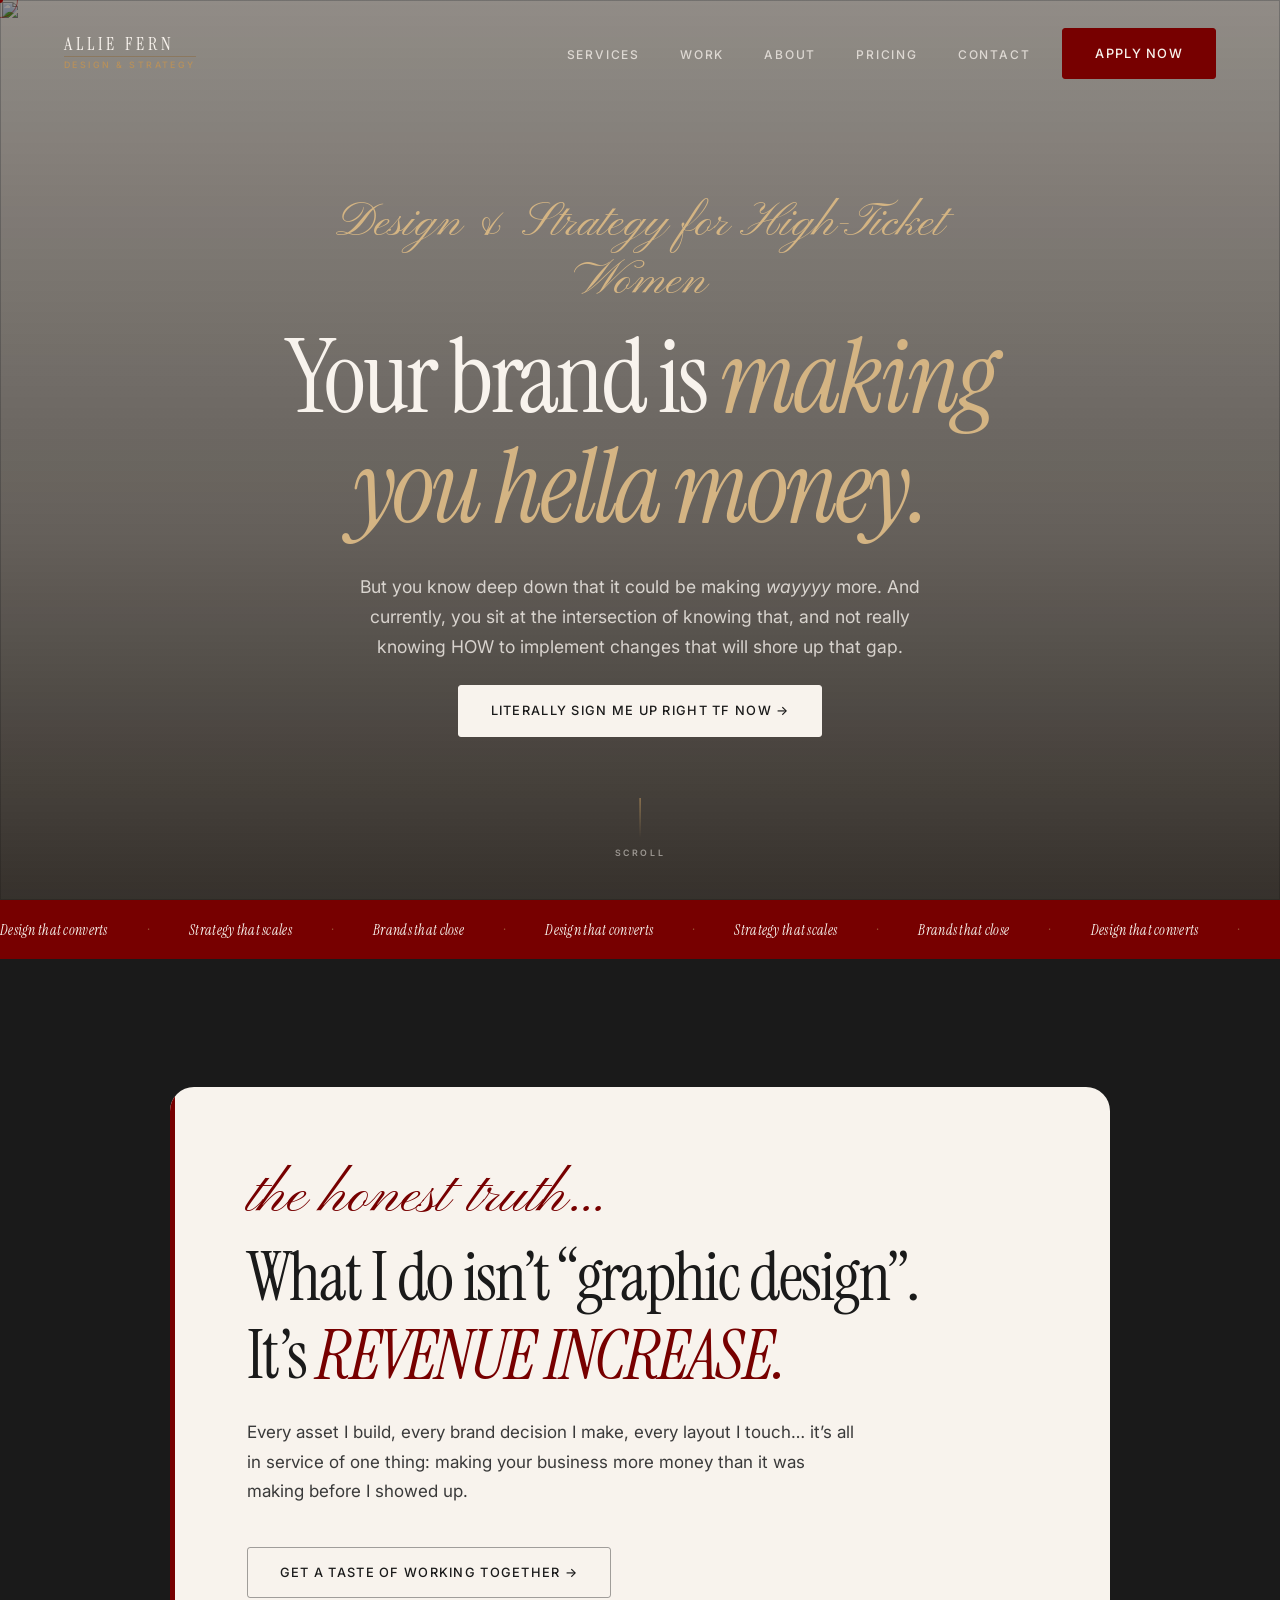
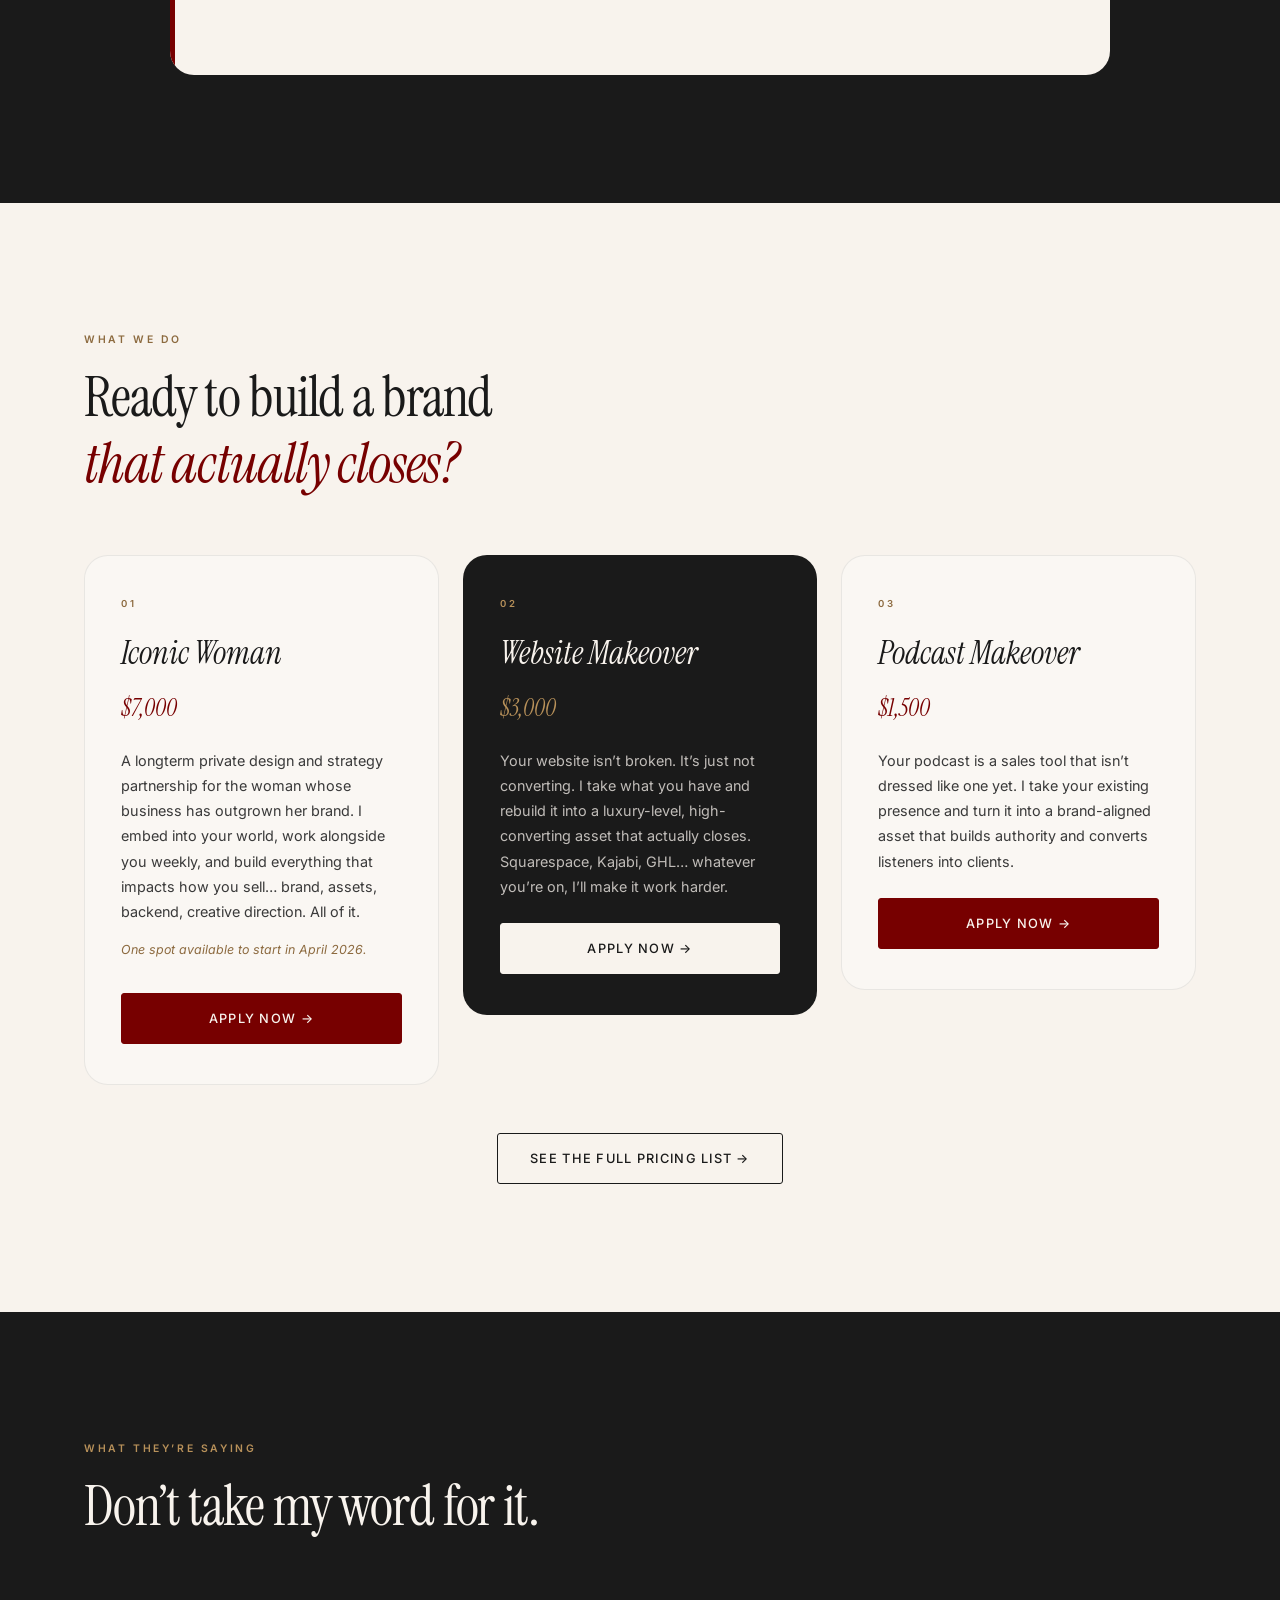
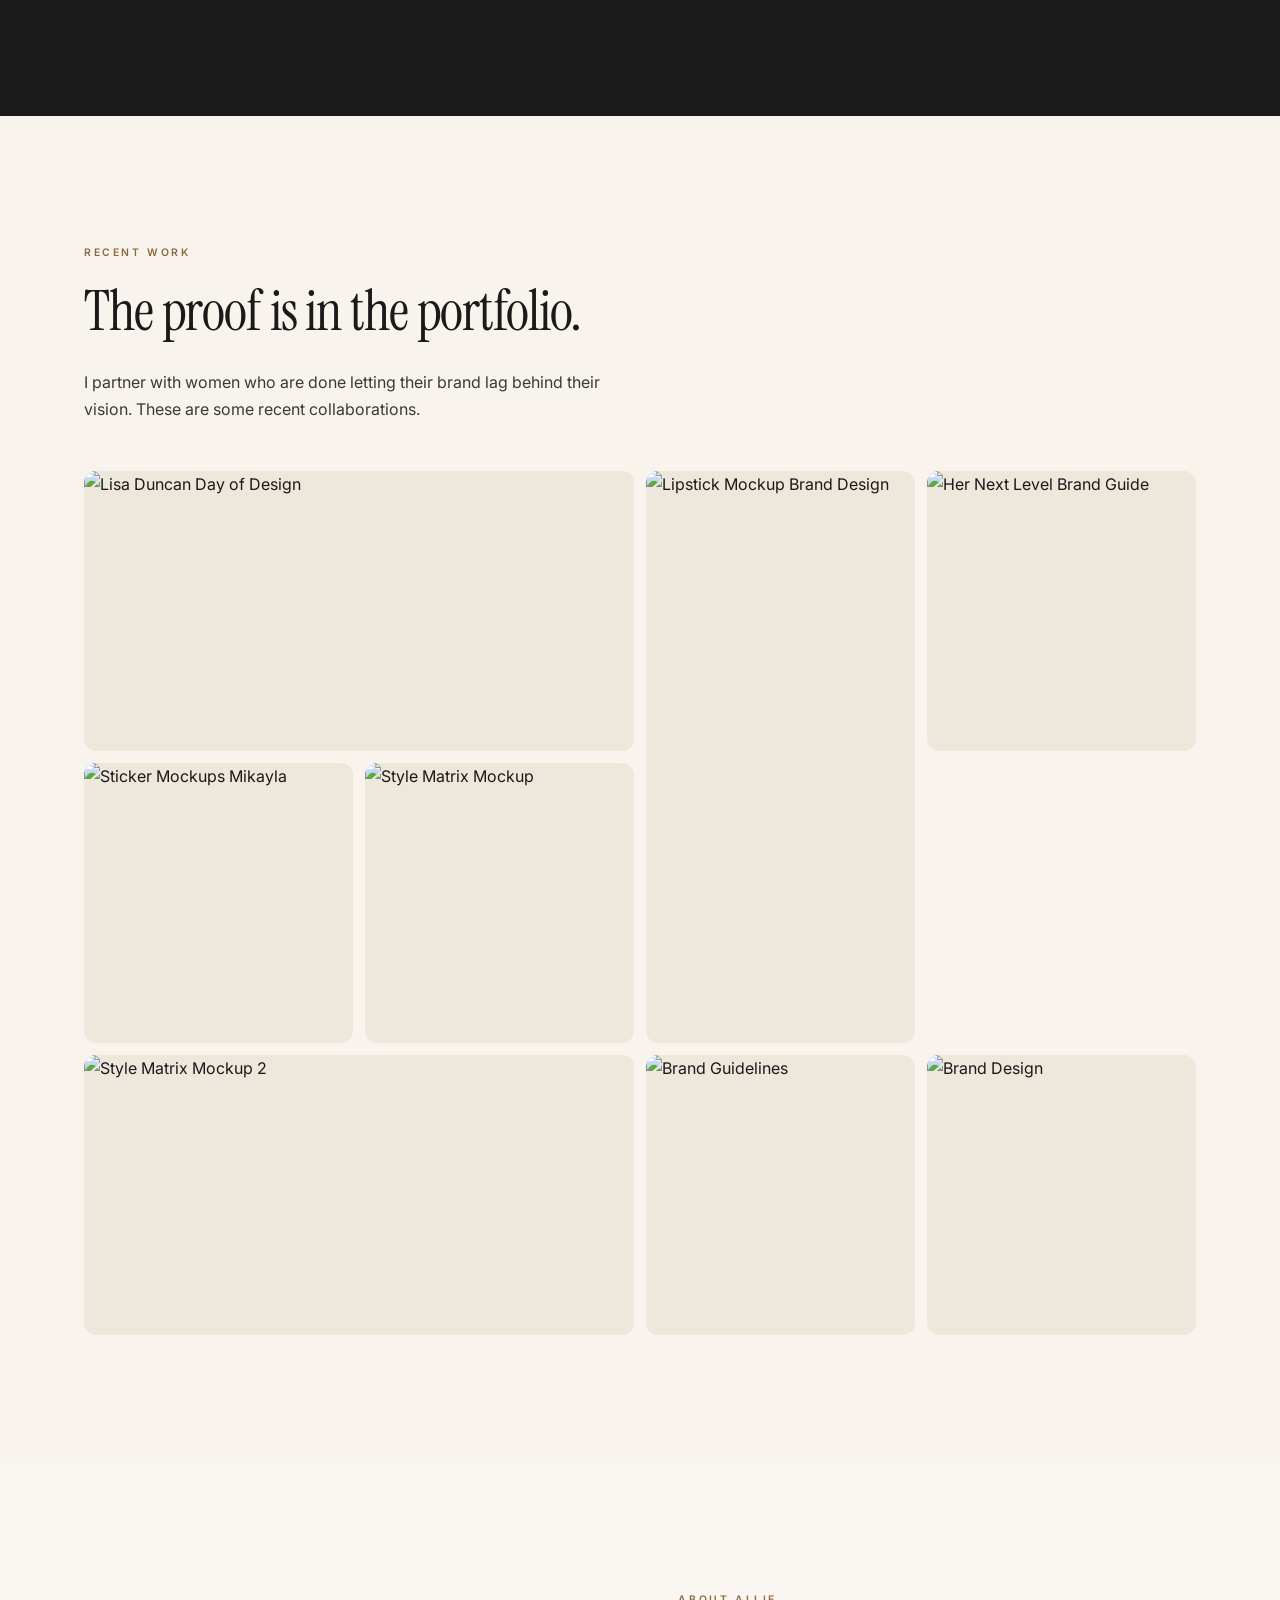
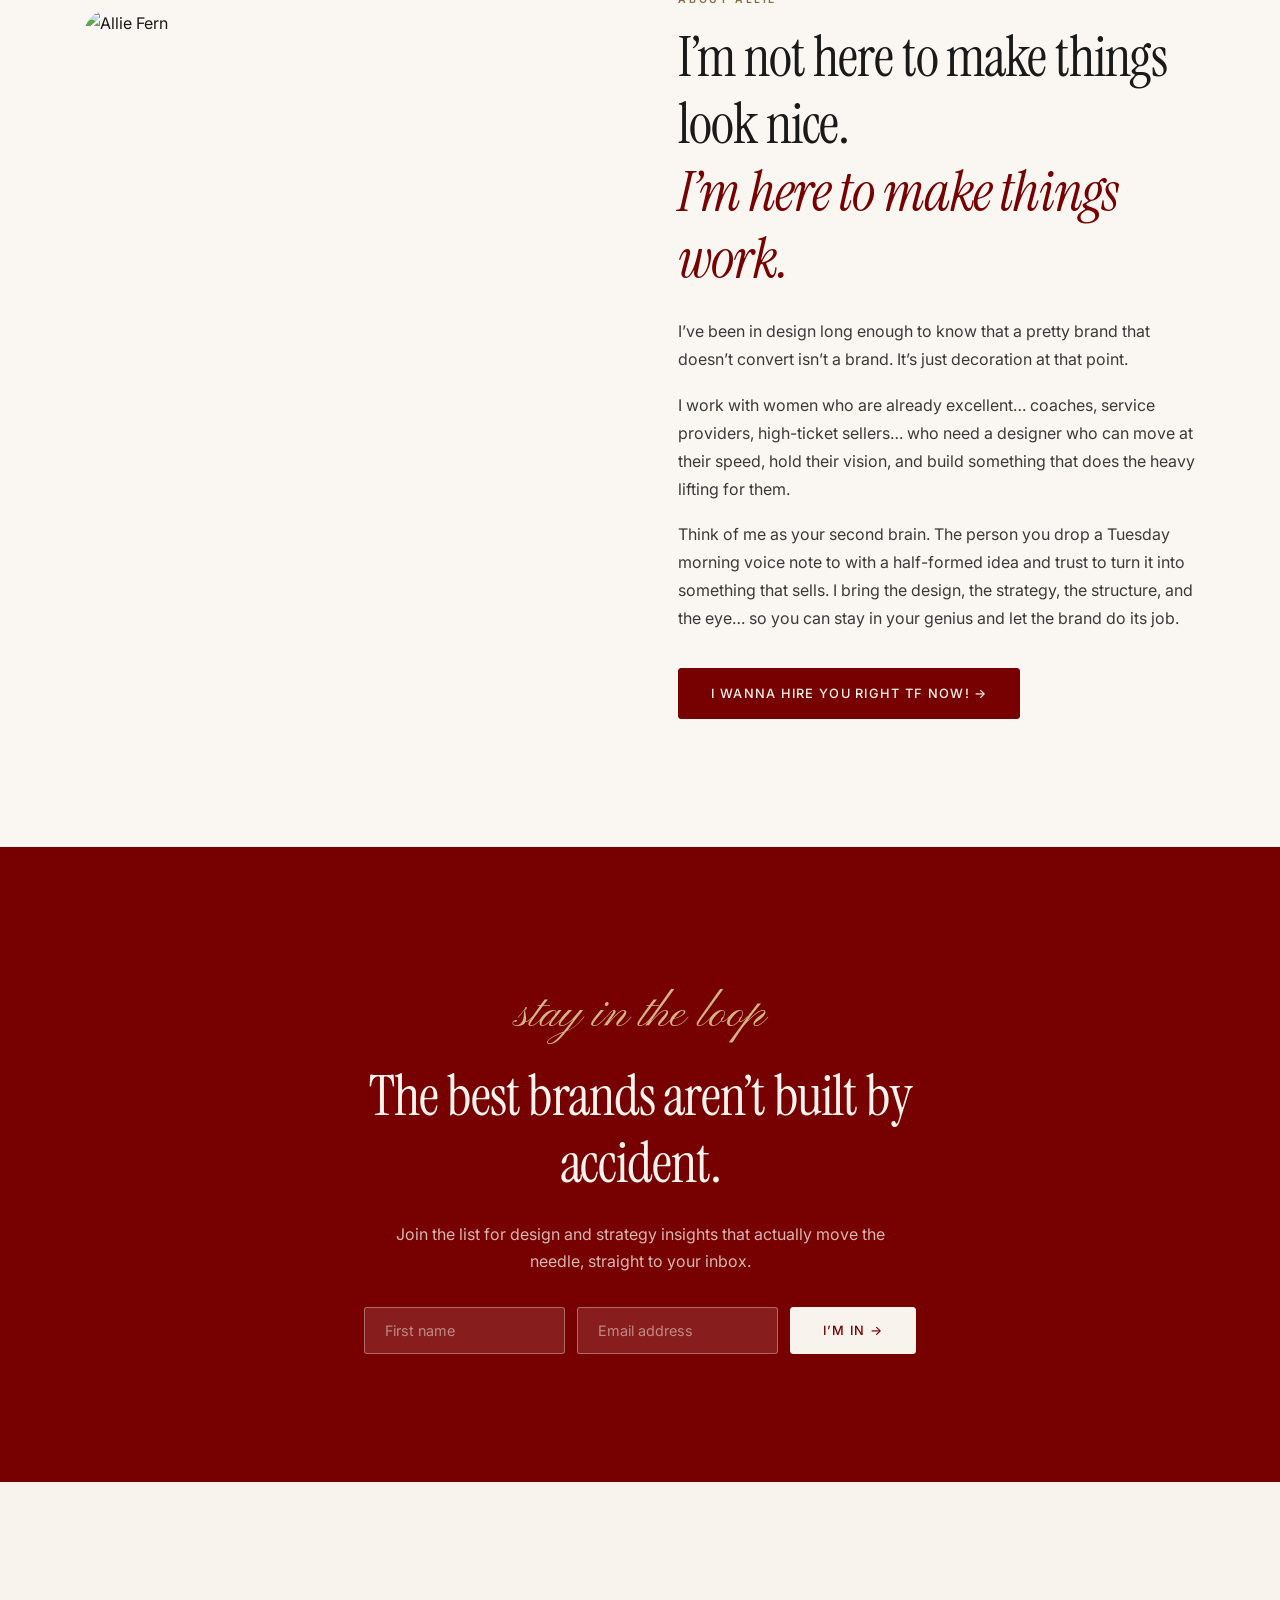
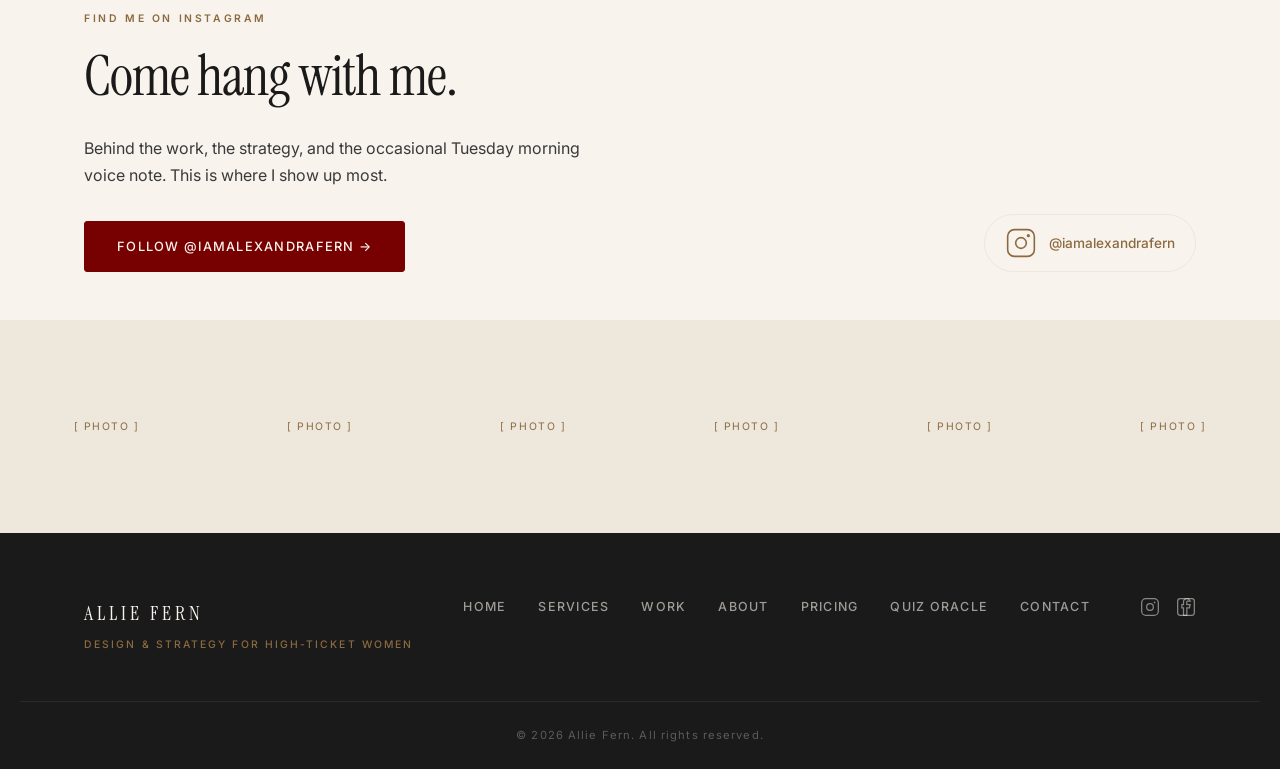
==== commit 3dbda7ae: "Rebuild reports.html with verbatim copy only — no paraphrasing Co-Authored-By: Claude Sonnet 4.6 <no" ====
--- a/index.html
+++ b/index.html
@@ -16,12 +16,9 @@
   <!-- Fonts -->
   <link rel="preconnect" href="https://fonts.googleapis.com" />
   <link rel="preconnect" href="https://fonts.gstatic.com" crossorigin />
-  <link href="https://fonts.googleapis.com/css2?family=Instrument+Serif&display=swap" rel="stylesheet" />
-  <link href="https://fonts.googleapis.com/css2?family=Inter:wght@300;400;500;600&display=swap" rel="stylesheet" />
-
-  <!-- GSAP + Lenis loaded at end of body, no defer -->
-
-  <link rel="stylesheet" href="css/styles.css?v=3" />
+  <link href="https://fonts.googleapis.com/css2?family=Instrument+Serif:ital@0;1&family=Inter:wght@300;400;500;600&family=Pinyon+Script&display=swap" rel="stylesheet" />
+
+  <link rel="stylesheet" href="css/styles.css?v=4" />
 
   <!-- Schema -->
   <script type="application/ld+json">
@@ -40,7 +37,6 @@
   <!-- Custom Cursor -->
   <div class="cursor-dot" id="cursorDot"></div>
   <div class="cursor-ring" id="cursorRing"></div>
-
 
   <!-- ===================== NAV ===================== -->
   <nav class="nav" id="nav">
@@ -69,6 +65,7 @@
       <li><a href="#work" class="mobile-link">Work</a></li>
       <li><a href="#about" class="mobile-link">About</a></li>
       <li><a href="pricing.html" class="mobile-link">Pricing</a></li>
+      <li><a href="quiz-oracle.html" class="mobile-link">Quiz Oracle</a></li>
       <li><a href="#contact" class="mobile-link">Contact</a></li>
     </ul>
     <a href="https://docs.google.com/forms/d/e/1FAIpQLSfJH3ZyAEF1dMJfEVacwirwXIA8rOUPNBtRmI8cF2uXXy990w/viewform?usp=header" target="_blank" rel="noopener" class="btn-primary mobile-cta">Apply Now</a>
@@ -76,33 +73,25 @@
 
   <!-- ===================== HERO ===================== -->
   <section class="hero" id="hero">
-    <div class="hero-bg-grid"></div>
+    <div class="hero-bg">
+      <img src="https://i.ibb.co/1tQKD4q2/24be93e0-8a42-4bf6-9a9d-35bd7d4c117d.png" alt="" aria-hidden="true" class="hero-bg-img" />
+      <div class="hero-overlay"></div>
+    </div>
 
     <div class="hero-inner">
-      <p class="hero-overline reveal-line">
-        ALLIE FERN &mdash; Design &amp; Strategy for High-Ticket Women Ready to Bridge the Gap From $20k+ Months into $50k and Beyond
-      </p>
-
+      <p class="hero-script reveal-line">Design &amp; Strategy for High-Ticket Women</p>
       <h1 class="hero-headline">
         <span class="reveal-word">Your brand is</span>
-        <span class="reveal-word hero-accent">making you hella money.</span>
+        <span class="reveal-word"><em>making you hella money.</em></span>
       </h1>
-
-      <div class="hero-body reveal-block">
-        <p>But you know deep down that it could be making <em>wayyyy</em> more. And currently, you sit at the intersection of knowing that, and not really knowing HOW to implement changes that will shore up that gap.</p>
-        <p>When we work together, I help build a bridge over that gap with visuals, strategy, and implementation so you can start making the kind of <strong>fuck-you money</strong> you have always known you're capable of.</p>
-      </div>
-
+      <p class="hero-sub reveal-block">
+        But you know deep down that it could be making <em>wayyyy</em> more. And currently, you sit at the intersection of knowing that, and not really knowing HOW to implement changes that will shore up that gap.
+      </p>
       <div class="hero-cta reveal-block">
-        <a href="https://docs.google.com/forms/d/e/1FAIpQLSfJH3ZyAEF1dMJfEVacwirwXIA8rOUPNBtRmI8cF2uXXy990w/viewform?usp=header" target="_blank" rel="noopener" class="btn-primary btn-magnetic">
+        <a href="https://docs.google.com/forms/d/e/1FAIpQLSfJH3ZyAEF1dMJfEVacwirwXIA8rOUPNBtRmI8cF2uXXy990w/viewform?usp=header" target="_blank" rel="noopener" class="btn-light btn-magnetic">
           Literally sign me up right tf now &rarr;
         </a>
       </div>
-    </div>
-
-    <!-- Hero Photo -->
-    <div class="hero-photo reveal-block" aria-label="Photo of Allie Fern">
-      <img src="https://i.ibb.co/1tQKD4q2/24be93e0-8a42-4bf6-9a9d-35bd7d4c117d.png" alt="Allie Fern" class="hero-img" />
     </div>
 
     <div class="hero-scroll-indicator">
@@ -140,17 +129,29 @@
       <span class="marquee-dot">&middot;</span>
     </div>
   </div>
+
+  <!-- ===================== STATEMENT ===================== -->
+  <section class="statement">
+    <div class="container">
+      <div class="statement-box reveal-block">
+        <span class="statement-script">the honest truth...</span>
+        <h2 class="statement-heading">
+          What I do isn&rsquo;t &ldquo;graphic design&rdquo;.<br />
+          It&rsquo;s <em>REVENUE INCREASE.</em>
+        </h2>
+        <p class="statement-body">Every asset I build, every brand decision I make, every layout I touch&hellip; it&rsquo;s all in service of one thing: making your business more money than it was making before I showed up.</p>
+        <a href="https://docs.google.com/forms/d/e/1FAIpQLSfJH3ZyAEF1dMJfEVacwirwXIA8rOUPNBtRmI8cF2uXXy990w/viewform?usp=header" target="_blank" rel="noopener" class="btn-ghost-light btn-magnetic">Get a taste of working together &rarr;</a>
+      </div>
+    </div>
+  </section>
 
   <!-- ===================== SERVICES ===================== -->
   <section class="services" id="services">
     <div class="services-intro container">
       <p class="section-overline reveal-line">WHAT WE DO</p>
       <h2 class="section-heading reveal-heading">
-        What I do isn&rsquo;t &ldquo;graphic design&rdquo;.<br />
-        It&rsquo;s <em>REVENUE INCREASE.</em>
+        Ready to build a brand<br /><em>that actually closes?</em>
       </h2>
-      <p class="section-sub reveal-block">Every asset I build, every brand decision I make, every layout I touch&hellip; it&rsquo;s all in service of one thing: making your business more money than it was making before I showed up.</p>
-      <a href="https://docs.google.com/forms/d/e/1FAIpQLSfJH3ZyAEF1dMJfEVacwirwXIA8rOUPNBtRmI8cF2uXXy990w/viewform?usp=header" target="_blank" rel="noopener" class="btn-ghost btn-magnetic reveal-block">Get a taste of working together &rarr;</a>
     </div>
 
     <div class="services-grid container">
@@ -164,10 +165,9 @@
           <p class="service-note">One spot available to start in April 2026.</p>
           <a href="https://docs.google.com/forms/d/e/1FAIpQLSfJH3ZyAEF1dMJfEVacwirwXIA8rOUPNBtRmI8cF2uXXy990w/viewform?usp=header" target="_blank" rel="noopener" class="btn-primary btn-magnetic">Apply Now &rarr;</a>
         </div>
-        <div class="service-card-accent"></div>
-      </div>
-
-      <div class="service-card reveal-card">
+      </div>
+
+      <div class="service-card service-card--featured reveal-card">
         <div class="service-card-inner">
           <div class="service-tag">02</div>
           <h3 class="service-name">Website Makeover</h3>
@@ -175,7 +175,6 @@
           <p class="service-desc">Your website isn&rsquo;t broken. It&rsquo;s just not converting. I take what you have and rebuild it into a luxury-level, high-converting asset that actually closes. Squarespace, Kajabi, GHL&hellip; whatever you&rsquo;re on, I&rsquo;ll make it work harder.</p>
           <a href="https://docs.google.com/forms/d/e/1FAIpQLSfJH3ZyAEF1dMJfEVacwirwXIA8rOUPNBtRmI8cF2uXXy990w/viewform?usp=header" target="_blank" rel="noopener" class="btn-primary btn-magnetic">Apply Now &rarr;</a>
         </div>
-        <div class="service-card-accent"></div>
       </div>
 
       <div class="service-card reveal-card">
@@ -186,9 +185,12 @@
           <p class="service-desc">Your podcast is a sales tool that isn&rsquo;t dressed like one yet. I take your existing presence and turn it into a brand-aligned asset that builds authority and converts listeners into clients.</p>
           <a href="https://docs.google.com/forms/d/e/1FAIpQLSfJH3ZyAEF1dMJfEVacwirwXIA8rOUPNBtRmI8cF2uXXy990w/viewform?usp=header" target="_blank" rel="noopener" class="btn-primary btn-magnetic">Apply Now &rarr;</a>
         </div>
-        <div class="service-card-accent"></div>
-      </div>
-
+      </div>
+
+    </div>
+
+    <div class="services-footer container reveal-block">
+      <a href="pricing.html" class="btn-ghost btn-magnetic">See the full pricing list &rarr;</a>
     </div>
   </section>
 
@@ -214,33 +216,29 @@
 
     <div class="work-grid container">
       <div class="work-item work-item--wide reveal-card">
-        <img src="https://i.ibb.co/C3bwyZyW/a8b2072-bc40-a00f-6ac5-1e1cde60516d-Lisa-Duncan-Day-of-Design-4.png" alt="Lisa Duncan Day of Design" class="work-img" />
+        <img src="https://i.ibb.co/C3bwyZyW/a8b2072-bc40-a00f-6ac5-1e1cde60516d-Lisa-Duncan-Day-of-Design-4.png" alt="Lisa Duncan Day of Design" class="work-img" loading="lazy" />
       </div>
       <div class="work-item work-item--tall reveal-card">
-        <img src="https://i.ibb.co/9H1rL815/1680b4d-523-8614-3bfb-7770d4faea2f-Lipstick-Mockup.png" alt="Lipstick Mockup Brand Design" class="work-img" />
-      </div>
-      <div class="work-item reveal-card">
-        <img src="https://i.ibb.co/WpYB8tzb/e406d1-32b1-1d3a-e627-2bc85fbe4171-HER-NEXT-LEVEL-One-Page-Brand-Guide.png" alt="Her Next Level Brand Guide" class="work-img" />
-      </div>
-      <div class="work-item reveal-card">
-        <img src="https://i.ibb.co/1Gyq6tNH/ade0bea-b0d8-cc24-cb-a70e24f4c2df-sticker-mockups-mikayla.png" alt="Sticker Mockups Mikayla" class="work-img" />
-      </div>
-      <div class="work-item reveal-card">
-        <img src="https://i.ibb.co/gbq0KG1b/4bd62c8-82d7-8d5-5ac-d688c3b12162-style-matrix-mockup-3.png" alt="Style Matrix Mockup" class="work-img" />
+        <img src="https://i.ibb.co/9H1rL815/1680b4d-523-8614-3bfb-7770d4faea2f-Lipstick-Mockup.png" alt="Lipstick Mockup Brand Design" class="work-img" loading="lazy" />
+      </div>
+      <div class="work-item reveal-card">
+        <img src="https://i.ibb.co/WpYB8tzb/e406d1-32b1-1d3a-e627-2bc85fbe4171-HER-NEXT-LEVEL-One-Page-Brand-Guide.png" alt="Her Next Level Brand Guide" class="work-img" loading="lazy" />
+      </div>
+      <div class="work-item reveal-card">
+        <img src="https://i.ibb.co/1Gyq6tNH/ade0bea-b0d8-cc24-cb-a70e24f4c2df-sticker-mockups-mikayla.png" alt="Sticker Mockups Mikayla" class="work-img" loading="lazy" />
+      </div>
+      <div class="work-item reveal-card">
+        <img src="https://i.ibb.co/gbq0KG1b/4bd62c8-82d7-8d5-5ac-d688c3b12162-style-matrix-mockup-3.png" alt="Style Matrix Mockup" class="work-img" loading="lazy" />
       </div>
       <div class="work-item work-item--wide reveal-card">
-        <img src="https://i.ibb.co/Z68ph7DF/8d4cf1f-33d-224-e06-d12ce6bcce81-style-matrix-mockup-2.png" alt="Style Matrix Mockup 2" class="work-img" />
-      </div>
-      <div class="work-item reveal-card">
-        <img src="https://i.ibb.co/67LrZRDp/f2150f-3bd0-708-5bfd-bcb137278fba-Brand-Guidelines-4.png" alt="Brand Guidelines" class="work-img" />
-      </div>
-      <div class="work-item reveal-card">
-        <img src="https://i.ibb.co/Q7rnJLHJ/03da1e-232-0f8-8e76-138da2ee6b-please-without-changing-much-of-1.png" alt="Brand Design" class="work-img" />
-      </div>
-    </div>
-
-    <div class="work-cta container reveal-block">
-      <a href="#" class="btn-ghost btn-magnetic">View more work &rarr;</a>
+        <img src="https://i.ibb.co/Z68ph7DF/8d4cf1f-33d-224-e06-d12ce6bcce81-style-matrix-mockup-2.png" alt="Style Matrix Mockup 2" class="work-img" loading="lazy" />
+      </div>
+      <div class="work-item reveal-card">
+        <img src="https://i.ibb.co/67LrZRDp/f2150f-3bd0-708-5bfd-bcb137278fba-Brand-Guidelines-4.png" alt="Brand Guidelines" class="work-img" loading="lazy" />
+      </div>
+      <div class="work-item reveal-card">
+        <img src="https://i.ibb.co/Q7rnJLHJ/03da1e-232-0f8-8e76-138da2ee6b-please-without-changing-much-of-1.png" alt="Brand Design" class="work-img" loading="lazy" />
+      </div>
     </div>
   </section>
 
@@ -249,7 +247,7 @@
     <div class="about-inner container">
 
       <div class="about-photo reveal-card">
-        <img src="https://i.ibb.co/1tQKD4q2/24be93e0-8a42-4bf6-9a9d-35bd7d4c117d.png" alt="Allie Fern" class="about-img" />
+        <img src="https://i.ibb.co/1tQKD4q2/24be93e0-8a42-4bf6-9a9d-35bd7d4c117d.png" alt="Allie Fern" class="about-img" loading="lazy" />
       </div>
 
       <div class="about-content">
@@ -272,7 +270,7 @@
   <!-- ===================== EMAIL CTA ===================== -->
   <section class="email-cta" id="contact">
     <div class="email-cta-inner container">
-      <p class="section-overline reveal-line" style="color: var(--cream-light); opacity: 0.6;">JOIN THE LIST</p>
+      <span class="email-cta-script reveal-line">stay in the loop</span>
       <h2 class="section-heading reveal-heading">The best brands aren&rsquo;t built by accident.</h2>
       <p class="section-sub reveal-block">Join the list for design and strategy insights that actually move the needle, straight to your inbox.</p>
 
@@ -304,14 +302,13 @@
         </div>
       </div>
     </div>
-    <!-- Full-bleed grid outside container -->
     <div class="instagram-grid">
-      <a href="https://instagram.com/iamalexandrafern" target="_blank" rel="noopener" class="instagram-tile reveal-card"><div class="photo-placeholder"><div class="work-hover-overlay"><span>VIEW</span></div><span class="placeholder-label">[ Photo ]</span></div></a>
-      <a href="https://instagram.com/iamalexandrafern" target="_blank" rel="noopener" class="instagram-tile reveal-card"><div class="photo-placeholder"><div class="work-hover-overlay"><span>VIEW</span></div><span class="placeholder-label">[ Photo ]</span></div></a>
-      <a href="https://instagram.com/iamalexandrafern" target="_blank" rel="noopener" class="instagram-tile reveal-card"><div class="photo-placeholder"><div class="work-hover-overlay"><span>VIEW</span></div><span class="placeholder-label">[ Photo ]</span></div></a>
-      <a href="https://instagram.com/iamalexandrafern" target="_blank" rel="noopener" class="instagram-tile reveal-card"><div class="photo-placeholder"><div class="work-hover-overlay"><span>VIEW</span></div><span class="placeholder-label">[ Photo ]</span></div></a>
-      <a href="https://instagram.com/iamalexandrafern" target="_blank" rel="noopener" class="instagram-tile reveal-card"><div class="photo-placeholder"><div class="work-hover-overlay"><span>VIEW</span></div><span class="placeholder-label">[ Photo ]</span></div></a>
-      <a href="https://instagram.com/iamalexandrafern" target="_blank" rel="noopener" class="instagram-tile reveal-card"><div class="photo-placeholder"><div class="work-hover-overlay"><span>VIEW</span></div><span class="placeholder-label">[ Photo ]</span></div></a>
+      <a href="https://instagram.com/iamalexandrafern" target="_blank" rel="noopener" class="instagram-tile reveal-card"><div class="photo-placeholder"><span class="placeholder-label">[ Photo ]</span></div></a>
+      <a href="https://instagram.com/iamalexandrafern" target="_blank" rel="noopener" class="instagram-tile reveal-card"><div class="photo-placeholder"><span class="placeholder-label">[ Photo ]</span></div></a>
+      <a href="https://instagram.com/iamalexandrafern" target="_blank" rel="noopener" class="instagram-tile reveal-card"><div class="photo-placeholder"><span class="placeholder-label">[ Photo ]</span></div></a>
+      <a href="https://instagram.com/iamalexandrafern" target="_blank" rel="noopener" class="instagram-tile reveal-card"><div class="photo-placeholder"><span class="placeholder-label">[ Photo ]</span></div></a>
+      <a href="https://instagram.com/iamalexandrafern" target="_blank" rel="noopener" class="instagram-tile reveal-card"><div class="photo-placeholder"><span class="placeholder-label">[ Photo ]</span></div></a>
+      <a href="https://instagram.com/iamalexandrafern" target="_blank" rel="noopener" class="instagram-tile reveal-card"><div class="photo-placeholder"><span class="placeholder-label">[ Photo ]</span></div></a>
     </div>
   </section>
 
@@ -329,6 +326,7 @@
         <a href="#work">Work</a>
         <a href="#about">About</a>
         <a href="pricing.html">Pricing</a>
+        <a href="quiz-oracle.html">Quiz Oracle</a>
         <a href="#contact">Contact</a>
       </nav>
 
@@ -350,9 +348,7 @@
   <!-- GSAP -->
   <script src="https://cdnjs.cloudflare.com/ajax/libs/gsap/3.12.5/gsap.min.js"></script>
   <script src="https://cdnjs.cloudflare.com/ajax/libs/gsap/3.12.5/ScrollTrigger.min.js"></script>
-  <!-- Lenis Smooth Scroll (updated package name) -->
   <script src="https://cdn.jsdelivr.net/npm/lenis@1.1.14/dist/lenis.min.js"></script>
-
   <script src="js/main.js"></script>
 </body>
 </html>
--- a/css/styles.css
+++ b/css/styles.css
@@ -1,33 +1,34 @@
 /* ============================================================
-   ALLIE FERN — Design & Strategy
-   Stylesheet v1.0
+   ALLIE FERN — Design & Strategy  |  Stylesheet v4
    ============================================================ */
 
-/* ── Custom Properties ─────────────────────────────────── */
+/* ── Custom Properties ─────────────────────────────────────── */
 :root {
-  --cream:        #F4EFE6;
-  --cream-light:  #FAF7F2;
-  --charcoal:     #1C1C1C;
-  --charcoal-mid: #2A2A2A;
-  --charcoal-soft:#3A3A3A;
-  --red:          #770000;
-  --red-hover:    #5C0000;
-  --bronze:       #8C6A3F;
-  --bronze-light: #B8915A;
-  --bronze-pale:  #D4B483;
-  --white:        #FFFFFF;
+  --cream:         #F8F3ED;
+  --cream-light:   #FAF7F3;
+  --cream-dark:    #EDE7DC;
+  --charcoal:      #1A1A1A;
+  --charcoal-mid:  #2A2A2A;
+  --charcoal-soft: #3A3A3A;
+  --red:           #770000;
+  --red-hover:     #5C0000;
+  --bronze:        #8C6A3F;
+  --bronze-light:  #B8915A;
+  --bronze-pale:   #D4B483;
+  --white:         #FFFFFF;
 
   --font-display: 'Instrument Serif', Georgia, serif;
   --font-body:    'Inter', system-ui, sans-serif;
-
-  --ease-smooth:  cubic-bezier(0.65, 0, 0.35, 1);
-  --ease-out:     cubic-bezier(0.22, 1, 0.36, 1);
-
-  --container:    1240px;
-  --gap:          clamp(1.5rem, 4vw, 3rem);
-}
-
-/* ── Reset ──────────────────────────────────────────────── */
+  --font-script:  'Pinyon Script', cursive;
+
+  --ease-smooth: cubic-bezier(0.65, 0, 0.35, 1);
+  --ease-out:    cubic-bezier(0.22, 1, 0.36, 1);
+
+  --container:   1240px;
+  --radius:      24px;
+}
+
+/* ── Reset ──────────────────────────────────────────────────── */
 *, *::before, *::after {
   box-sizing: border-box;
   margin: 0;
@@ -36,7 +37,7 @@
 
 html {
   font-size: 16px;
-  scroll-behavior: auto; /* Lenis handles smooth scroll */
+  scroll-behavior: auto;
   -webkit-font-smoothing: antialiased;
 }
 
@@ -47,23 +48,19 @@
   font-weight: 400;
   line-height: 1.65;
   overflow-x: hidden;
-  cursor: none; /* Custom cursor active */
-}
-
-@media (hover: none) {
-  body { cursor: auto; }
-}
-
-img, video {
-  max-width: 100%;
-  display: block;
-}
-
-a {
-  color: inherit;
-  text-decoration: none;
-}
-
+  cursor: none;
+  animation: pageFadeIn 0.7s ease forwards;
+}
+
+@media (hover: none) { body { cursor: auto; } }
+
+@keyframes pageFadeIn {
+  from { opacity: 0; }
+  to   { opacity: 1; }
+}
+
+img, video { max-width: 100%; display: block; }
+a { color: inherit; text-decoration: none; }
 ul { list-style: none; }
 
 .container {
@@ -73,77 +70,13 @@
   padding-inline: clamp(1.25rem, 5vw, 4rem);
 }
 
-/* ── Page fade-in ────────────────────────────────────────── */
-@keyframes pageFadeIn {
-  from { opacity: 0; }
-  to   { opacity: 1; }
-}
-
-body {
-  animation: pageFadeIn 0.7s ease forwards;
-}
-
-/* ── Loader (kept for reference, not used) ───────────────── */
-.loader-logo {
-  display: flex;
-  flex-direction: column;
-  align-items: center;
-  gap: 0.4rem;
-  overflow: hidden;
-}
-
-.loader-name {
-  font-family: var(--font-display);
-  font-size: clamp(2rem, 6vw, 4rem);
-  font-weight: 300;
-  letter-spacing: 0.3em;
-  color: var(--cream);
-  transform: translateY(100%);
-  animation: slideUp 0.8s var(--ease-out) 0.2s forwards;
-}
-
-.loader-sub {
-  font-family: var(--font-body);
-  font-size: 0.625rem;
-  font-weight: 500;
-  letter-spacing: 0.35em;
-  color: var(--bronze-light);
-  text-transform: uppercase;
-  opacity: 0;
-  animation: fadeIn 0.6s ease 0.8s forwards;
-}
-
-.loader-bar {
-  width: 200px;
-  height: 1px;
-  background: var(--charcoal-soft);
-  overflow: hidden;
-}
-
-.loader-fill {
-  height: 100%;
-  width: 0%;
-  background: var(--bronze-light);
-  animation: loadFill 1.4s var(--ease-smooth) 0.3s forwards;
-}
-
-@keyframes slideUp {
-  to { transform: translateY(0); }
-}
-@keyframes fadeIn {
-  to { opacity: 1; }
-}
-@keyframes loadFill {
-  to { width: 100%; }
-}
-
-/* ── Custom Cursor ──────────────────────────────────────── */
+/* ── Custom Cursor ──────────────────────────────────────────── */
 .cursor-dot,
 .cursor-ring {
   position: fixed;
   top: 0; left: 0;
   pointer-events: none;
-  z-index: 999;
+  z-index: 9999;
   border-radius: 50%;
   transform: translate(-50%, -50%);
   transition: opacity 0.3s;
@@ -177,12 +110,12 @@
   .cursor-dot, .cursor-ring { display: none; }
 }
 
-/* ── Navigation ─────────────────────────────────────────── */
+/* ── Navigation ─────────────────────────────────────────────── */
 .nav {
   position: fixed;
   top: 0; left: 0; right: 0;
   z-index: 100;
-  padding: 1.5rem clamp(1.25rem, 5vw, 4rem);
+  padding: 1.75rem clamp(1.25rem, 5vw, 4rem);
   display: flex;
   align-items: center;
   gap: 2rem;
@@ -210,25 +143,11 @@
   font-size: 1.125rem;
   font-weight: 400;
   letter-spacing: 0.22em;
-  color: var(--red);
+  color: var(--cream);
   line-height: 1;
   transition: color 0.4s var(--ease-smooth);
 }
 
-.nav.scrolled .nav-logo-name {
-  color: var(--cream);
-}
-
-.nav-logo-sub {
-  font-family: var(--font-body);
-  font-size: 0.55rem;
-  font-weight: 500;
-  letter-spacing: 0.28em;
-  color: var(--bronze-light);
-  text-transform: uppercase;
-}
-
-/* Bronze divider under logo name */
 .nav-logo-name::after {
   content: '';
   display: block;
@@ -239,6 +158,15 @@
   opacity: 0.5;
 }
 
+.nav-logo-sub {
+  font-family: var(--font-body);
+  font-size: 0.55rem;
+  font-weight: 500;
+  letter-spacing: 0.28em;
+  color: var(--bronze-light);
+  text-transform: uppercase;
+}
+
 .nav-links {
   display: flex;
   align-items: center;
@@ -252,14 +180,10 @@
   font-weight: 500;
   letter-spacing: 0.15em;
   text-transform: uppercase;
-  color: var(--charcoal);
+  color: var(--cream);
   opacity: 0.75;
-  transition: opacity 0.25s, color 0.4s var(--ease-smooth);
+  transition: opacity 0.25s;
   position: relative;
-}
-
-.nav.scrolled .nav-link {
-  color: var(--cream);
 }
 
 .nav-link::after {
@@ -288,6 +212,7 @@
   border: none;
   cursor: none;
   padding: 0.25rem;
+  margin-left: auto;
 }
 
 .nav-hamburger span {
@@ -300,7 +225,7 @@
 
 @media (max-width: 768px) {
   .nav-links { display: none; }
-  .nav-cta { display: none; }
+  .nav-cta   { display: none; }
   .nav-hamburger { display: flex; }
 }
 
@@ -319,9 +244,7 @@
   transition: transform 0.55s var(--ease-smooth);
 }
 
-.mobile-menu.open {
-  transform: translateX(0);
-}
+.mobile-menu.open { transform: translateX(0); }
 
 .mobile-close {
   position: absolute;
@@ -338,859 +261,675 @@
   display: flex;
   flex-direction: column;
   align-items: center;
-  gap: 1.5rem;
+  gap: 2rem;
 }
 
 .mobile-link {
   font-family: var(--font-display);
-  font-size: 2.5rem;
-  font-weight: 300;
-  color: var(--cream);
-  letter-spacing: 0.08em;
-  transition: color 0.25s;
-}
-
-.mobile-link:hover { color: var(--bronze-light); }
+  font-size: clamp(1.5rem, 5vw, 2.25rem);
+  font-style: italic;
+  color: var(--cream);
+  opacity: 0.85;
+  transition: opacity 0.2s;
+}
+.mobile-link:hover { opacity: 1; }
 
 .mobile-cta {
-  font-size: 0.875rem;
+  font-size: 0.8rem;
   padding: 0.75rem 2rem;
 }
 
-/* ── Buttons ─────────────────────────────────────────────── */
+.hidden-field { display: none; }
+
+/* ── Buttons ─────────────────────────────────────────────────── */
 .btn-primary {
-  display: inline-flex;
-  align-items: center;
-  gap: 0.4rem;
-  background: var(--red);
-  color: var(--cream);
+  display: inline-block;
   font-family: var(--font-body);
   font-size: 0.8rem;
   font-weight: 500;
-  letter-spacing: 0.08em;
-  padding: 0.85rem 2rem;
-  border: 1px solid var(--red);
-  transition: background 0.35s var(--ease-smooth),
-              color 0.35s var(--ease-smooth),
-              border-color 0.35s var(--ease-smooth);
-  position: relative;
-}
-
-.btn-primary:hover,
-.btn-primary:focus {
+  letter-spacing: 0.1em;
+  text-transform: uppercase;
+  background: var(--red);
+  color: var(--cream);
+  border: 1.5px solid var(--red);
+  padding: 0.875rem 2rem;
+  border-radius: 3px;
+  cursor: none;
+  transition: background 0.25s, color 0.25s, border-color 0.25s;
+}
+
+.btn-primary:hover, .btn-primary:focus {
   background: var(--cream) !important;
   color: var(--red) !important;
   border-color: var(--red) !important;
 }
 
+.btn-light {
+  display: inline-block;
+  font-family: var(--font-body);
+  font-size: 0.8rem;
+  font-weight: 500;
+  letter-spacing: 0.1em;
+  text-transform: uppercase;
+  background: var(--cream);
+  color: var(--charcoal);
+  border: 1.5px solid var(--cream);
+  padding: 0.875rem 2rem;
+  border-radius: 3px;
+  cursor: none;
+  transition: background 0.25s, color 0.25s, border-color 0.25s;
+}
+
+.btn-light:hover, .btn-light:focus {
+  background: transparent !important;
+  color: var(--cream) !important;
+  border-color: var(--cream) !important;
+}
+
 .btn-ghost {
-  display: inline-flex;
-  align-items: center;
-  gap: 0.4rem;
+  display: inline-block;
+  font-family: var(--font-body);
+  font-size: 0.8rem;
+  font-weight: 500;
+  letter-spacing: 0.1em;
+  text-transform: uppercase;
   background: transparent;
   color: var(--charcoal);
+  border: 1.5px solid var(--charcoal);
+  padding: 0.875rem 2rem;
+  border-radius: 3px;
+  cursor: none;
+  transition: background 0.25s, color 0.25s;
+}
+
+.btn-ghost:hover, .btn-ghost:focus {
+  background: var(--charcoal);
+  color: var(--cream);
+}
+
+.btn-ghost-light {
+  display: inline-block;
   font-family: var(--font-body);
   font-size: 0.8rem;
   font-weight: 500;
-  letter-spacing: 0.08em;
-  padding: 0.85rem 2rem;
-  border: 1px solid var(--charcoal);
-  transition: background 0.35s var(--ease-smooth),
-              color 0.35s var(--ease-smooth);
-}
-
-.btn-ghost:hover {
+  letter-spacing: 0.1em;
+  text-transform: uppercase;
+  background: transparent;
+  color: var(--charcoal);
+  border: 1.5px solid rgba(28, 28, 28, 0.4);
+  padding: 0.875rem 2rem;
+  border-radius: 3px;
+  cursor: none;
+  transition: background 0.25s, color 0.25s, border-color 0.25s;
+}
+
+.btn-ghost-light:hover, .btn-ghost-light:focus {
   background: var(--charcoal);
   color: var(--cream);
+  border-color: var(--charcoal);
 }
 
 .btn-cream {
-  display: inline-flex;
-  align-items: center;
-  gap: 0.4rem;
+  display: inline-block;
+  font-family: var(--font-body);
+  font-size: 0.8rem;
+  font-weight: 500;
+  letter-spacing: 0.1em;
+  text-transform: uppercase;
   background: var(--cream);
   color: var(--red);
-  font-family: var(--font-body);
-  font-size: 0.8rem;
+  border: 1.5px solid var(--cream);
+  padding: 0.875rem 2rem;
+  border-radius: 3px;
+  cursor: none;
+  transition: background 0.25s, color 0.25s, border-color 0.25s;
+}
+
+.btn-cream:hover, .btn-cream:focus {
+  background: transparent !important;
+  color: var(--cream) !important;
+  border-color: var(--cream) !important;
+}
+
+/* ── Section shared ─────────────────────────────────────────── */
+.section-overline {
+  font-family: var(--font-body);
+  font-size: 0.65rem;
   font-weight: 600;
-  letter-spacing: 0.08em;
-  padding: 0.85rem 2rem;
-  border: 1px solid var(--cream);
-  transition: background 0.35s var(--ease-smooth),
-              color 0.35s var(--ease-smooth),
-              border-color 0.35s var(--ease-smooth);
-  white-space: nowrap;
-}
-
-.btn-cream:hover {
-  background: var(--charcoal);
-  color: var(--cream);
-  border-color: var(--charcoal);
-}
-
-/* Magnetic wrapper override */
-.btn-magnetic {
-  will-change: transform;
-}
-
-/* ── Photo Placeholders ──────────────────────────────────── */
-.photo-placeholder {
-  background: var(--charcoal-mid);
-  border: 1px solid var(--bronze);
+  letter-spacing: 0.25em;
+  text-transform: uppercase;
+  color: var(--bronze);
+  margin-bottom: 1rem;
+  display: block;
+}
+
+.section-heading {
+  font-family: var(--font-display);
+  font-size: clamp(2rem, 4.5vw, 3.5rem);
+  font-weight: 400;
+  line-height: 1.2;
+  letter-spacing: -0.02em;
+  color: var(--charcoal);
+  margin-bottom: 1.5rem;
+}
+
+.section-heading em {
+  font-style: italic;
+  color: var(--red);
+}
+
+.section-sub {
+  font-size: 1rem;
+  color: var(--charcoal-soft);
+  max-width: 52ch;
+  line-height: 1.7;
+  margin-bottom: 2rem;
+}
+
+/* ── Hero ────────────────────────────────────────────────────── */
+.hero {
+  position: relative;
+  min-height: 100svh;
   display: flex;
   align-items: center;
   justify-content: center;
+  overflow: hidden;
+  text-align: center;
+}
+
+.hero-bg {
+  position: absolute;
+  inset: 0;
+  z-index: 0;
+}
+
+.hero-bg-img {
   width: 100%;
   height: 100%;
-  min-height: 320px;
+  object-fit: cover;
+  object-position: center top;
+  display: block;
+}
+
+.hero-overlay {
+  position: absolute;
+  inset: 0;
+  background: linear-gradient(
+    to bottom,
+    rgba(20, 15, 10, 0.45) 0%,
+    rgba(20, 15, 10, 0.65) 60%,
+    rgba(20, 15, 10, 0.85) 100%
+  );
+}
+
+.hero-inner {
+  position: relative;
+  z-index: 1;
+  max-width: 860px;
+  padding: 8rem clamp(1.25rem, 5vw, 4rem) 6rem;
+  display: flex;
+  flex-direction: column;
+  align-items: center;
+}
+
+.hero-script {
+  font-family: var(--font-script);
+  font-size: clamp(2rem, 4vw, 3rem);
+  color: var(--bronze-pale);
+  line-height: 1.2;
+  margin-bottom: 0.75rem;
+}
+
+.hero-headline {
+  font-family: var(--font-display);
+  font-size: clamp(3rem, 8vw, 6.5rem);
+  font-weight: 400;
+  line-height: 1.08;
+  letter-spacing: -0.03em;
+  color: var(--cream);
+  margin-bottom: 1.75rem;
+}
+
+.hero-headline em {
+  font-style: italic;
+  color: var(--bronze-pale);
+}
+
+.hero-sub {
+  font-size: clamp(0.95rem, 1.5vw, 1.1rem);
+  color: rgba(248, 243, 237, 0.8);
+  max-width: 52ch;
+  line-height: 1.7;
+  margin-bottom: 0.75rem;
+}
+
+.hero-cta {
+  margin-top: 0.75rem;
+}
+
+/* Scroll indicator */
+.hero-scroll-indicator {
+  position: absolute;
+  bottom: 2.5rem;
+  left: 50%;
+  transform: translateX(-50%);
+  z-index: 1;
+  display: flex;
+  flex-direction: column;
+  align-items: center;
+  gap: 0.5rem;
+}
+
+.scroll-line {
+  display: block;
+  width: 1px;
+  height: 40px;
+  background: linear-gradient(to bottom, var(--bronze-light), transparent);
+  animation: scrollDrop 1.5s ease infinite;
+}
+
+@keyframes scrollDrop {
+  0%   { opacity: 0; transform: scaleY(0); transform-origin: top; }
+  50%  { opacity: 1; transform: scaleY(1); }
+  100% { opacity: 0; transform: scaleY(1); transform-origin: bottom; }
+}
+
+.scroll-label {
+  font-family: var(--font-body);
+  font-size: 0.55rem;
+  font-weight: 600;
+  letter-spacing: 0.3em;
+  color: rgba(248, 243, 237, 0.5);
+  text-transform: uppercase;
+}
+
+/* ── Marquee ─────────────────────────────────────────────────── */
+.marquee-strip {
+  background: var(--red);
+  padding: 1rem 0;
+  overflow: hidden;
+  white-space: nowrap;
+}
+
+.marquee-track {
+  display: inline-flex;
+  gap: 2.5rem;
+  animation: marqueeRun 22s linear infinite;
+  font-family: var(--font-display);
+  font-size: 0.9rem;
+  font-style: italic;
+  color: var(--cream);
+  letter-spacing: 0.02em;
+}
+
+.marquee-dot {
+  color: var(--bronze-light);
+  opacity: 0.6;
+}
+
+@keyframes marqueeRun {
+  from { transform: translateX(0); }
+  to   { transform: translateX(-50%); }
+}
+
+/* ── Statement ───────────────────────────────────────────────── */
+.statement {
+  background: var(--charcoal);
+  padding: clamp(5rem, 10vw, 9rem) 0;
+}
+
+.statement-box {
+  background: var(--cream);
+  border-radius: var(--radius);
+  padding: clamp(3rem, 6vw, 5rem) clamp(2rem, 6vw, 5rem);
+  max-width: 940px;
+  margin: 0 auto;
   position: relative;
   overflow: hidden;
 }
 
-.photo-placeholder--tall {
-  min-height: 560px;
-  aspect-ratio: 3/4;
-}
-
-.photo-placeholder--portrait {
-  min-height: 620px;
-  aspect-ratio: 2/3;
-}
-
-.photo-placeholder span,
-.placeholder-label {
-  font-family: var(--font-body);
-  font-size: 0.625rem;
-  font-weight: 500;
-  letter-spacing: 0.25em;
-  text-transform: uppercase;
-  color: var(--bronze-pale);
-  text-align: center;
-  padding: 1rem;
-  user-select: none;
-}
-
-.work-hover-overlay {
+.statement-box::before {
+  content: '';
   position: absolute;
-  inset: 0;
-  background: rgba(119,0,0,0.85);
-  display: flex;
-  align-items: center;
-  justify-content: center;
-  opacity: 0;
-  transition: opacity 0.35s var(--ease-smooth);
-  z-index: 2;
-}
-
-.work-hover-overlay span {
-  font-family: var(--font-body);
-  font-size: 0.7rem;
+  top: 0; left: 0;
+  width: 5px; height: 100%;
+  background: var(--red);
+  border-radius: var(--radius) 0 0 var(--radius);
+}
+
+.statement-script {
+  display: block;
+  font-family: var(--font-script);
+  font-size: clamp(2.5rem, 5vw, 3.75rem);
+  color: var(--red);
+  line-height: 1.1;
+  margin-bottom: 0.5rem;
+}
+
+.statement-heading {
+  font-family: var(--font-display);
+  font-size: clamp(2.25rem, 5.5vw, 4.25rem);
+  font-weight: 400;
+  line-height: 1.15;
+  letter-spacing: -0.025em;
+  color: var(--charcoal);
+  margin-bottom: 1.5rem;
+}
+
+.statement-heading em {
+  font-style: italic;
+  color: var(--red);
+}
+
+.statement-body {
+  font-size: 1.0625rem;
+  color: var(--charcoal-soft);
+  max-width: 56ch;
+  line-height: 1.75;
+  margin-bottom: 2.5rem;
+}
+
+/* ── Services ────────────────────────────────────────────────── */
+.services {
+  padding: clamp(5rem, 10vw, 8rem) 0;
+  background: var(--cream);
+}
+
+.services-intro {
+  margin-bottom: 3.5rem;
+}
+
+.services-grid {
+  display: grid;
+  grid-template-columns: repeat(3, 1fr);
+  gap: 1.5rem;
+  align-items: start;
+}
+
+.service-card {
+  background: var(--cream-light);
+  border: 1px solid rgba(0, 0, 0, 0.07);
+  border-radius: var(--radius);
+  overflow: hidden;
+  transition: transform 0.3s var(--ease-out), box-shadow 0.3s;
+}
+
+.service-card:hover {
+  transform: translateY(-4px);
+  box-shadow: 0 16px 48px rgba(0, 0, 0, 0.1);
+}
+
+.service-card--featured {
+  background: var(--charcoal);
+  border-color: transparent;
+}
+
+.service-card-inner {
+  padding: 2.5rem 2.25rem;
+}
+
+.service-tag {
+  font-family: var(--font-body);
+  font-size: 0.6rem;
   font-weight: 600;
   letter-spacing: 0.3em;
-  color: var(--cream);
-}
-
-.work-item:hover .work-hover-overlay { opacity: 1; }
-.work-item:hover .photo-placeholder { transform: scale(1.02); }
-.work-item .photo-placeholder { transition: transform 0.5s var(--ease-smooth); }
-
-/* Real portfolio images */
+  color: var(--bronze);
+  text-transform: uppercase;
+  margin-bottom: 1rem;
+}
+
+.service-card--featured .service-tag {
+  color: var(--bronze-light);
+}
+
+.service-name {
+  font-family: var(--font-display);
+  font-size: clamp(1.5rem, 2.5vw, 2rem);
+  font-weight: 400;
+  font-style: italic;
+  color: var(--charcoal);
+  margin-bottom: 0.5rem;
+}
+
+.service-card--featured .service-name {
+  color: var(--cream);
+}
+
+.service-price {
+  font-family: var(--font-display);
+  font-size: 1.5rem;
+  color: var(--red);
+  margin-bottom: 1.25rem;
+  font-style: italic;
+}
+
+.service-card--featured .service-price {
+  color: var(--bronze-light);
+}
+
+.service-desc {
+  font-size: 0.9rem;
+  line-height: 1.75;
+  color: var(--charcoal-soft);
+  margin-bottom: 1rem;
+}
+
+.service-card--featured .service-desc {
+  color: rgba(248, 243, 237, 0.75);
+}
+
+.service-note {
+  font-size: 0.78rem;
+  font-style: italic;
+  color: var(--bronze);
+  margin-bottom: 1.5rem;
+}
+
+.service-card--featured .service-note {
+  color: var(--bronze-light);
+}
+
+.service-card-inner .btn-primary {
+  margin-top: 0.5rem;
+  width: 100%;
+  text-align: center;
+}
+
+.service-card--featured .btn-primary {
+  background: var(--cream);
+  color: var(--charcoal);
+  border-color: var(--cream);
+}
+
+.service-card--featured .btn-primary:hover {
+  background: transparent !important;
+  color: var(--cream) !important;
+  border-color: var(--cream) !important;
+}
+
+.services-footer {
+  margin-top: 3rem;
+  text-align: center;
+}
+
+@media (max-width: 900px) {
+  .services-grid { grid-template-columns: 1fr; max-width: 520px; margin: 0 auto; }
+}
+
+/* ── Testimonials ────────────────────────────────────────────── */
+.testimonials {
+  background: var(--charcoal);
+  padding: clamp(5rem, 10vw, 8rem) 0;
+}
+
+.testimonials .section-overline { color: var(--bronze-light); }
+.testimonials .section-heading  { color: var(--cream); }
+
+.senja-wrapper {
+  margin-top: 3rem;
+}
+
+/* ── Work ────────────────────────────────────────────────────── */
+.work {
+  padding: clamp(5rem, 10vw, 8rem) 0;
+  background: var(--cream);
+}
+
+.work-intro {
+  margin-bottom: 3rem;
+}
+
+.work-grid {
+  display: grid;
+  grid-template-columns: repeat(4, 1fr);
+  grid-auto-rows: 280px;
+  gap: 12px;
+}
+
+.work-item {
+  overflow: hidden;
+  border-radius: 12px;
+  background: var(--cream-dark);
+  position: relative;
+}
+
+.work-item--wide { grid-column: span 2; }
+.work-item--tall { grid-row:    span 2; }
+
 .work-img {
   width: 100%;
   height: 100%;
   object-fit: cover;
-  display: block;
-  transition: transform 0.6s var(--ease-smooth), filter 0.6s var(--ease-smooth);
-}
-
-.work-item:hover .work-img {
-  transform: scale(1.05);
-  filter: brightness(0.92);
-}
-
-/* Hero image */
-.hero-img {
-  width: 100%;
-  height: 100%;
-  object-fit: cover;
-  object-position: top center;
-  display: block;
-  max-height: 680px;
-}
-
-/* About image */
+  transition: transform 0.6s var(--ease-smooth);
+}
+
+.work-item:hover .work-img { transform: scale(1.04); }
+
+@media (max-width: 900px) {
+  .work-grid {
+    grid-template-columns: repeat(2, 1fr);
+    grid-auto-rows: 220px;
+  }
+  .work-item--wide { grid-column: span 2; }
+  .work-item--tall { grid-row: span 1; }
+}
+
+@media (max-width: 540px) {
+  .work-grid {
+    grid-template-columns: 1fr;
+    grid-auto-rows: 240px;
+  }
+  .work-item--wide,
+  .work-item--tall { grid-column: span 1; grid-row: span 1; }
+}
+
+/* ── About ───────────────────────────────────────────────────── */
+.about {
+  background: var(--cream-light);
+  padding: clamp(5rem, 10vw, 8rem) 0;
+}
+
+.about-inner {
+  display: grid;
+  grid-template-columns: 1fr 1fr;
+  gap: clamp(3rem, 6vw, 6rem);
+  align-items: center;
+}
+
+.about-photo {
+  border-radius: var(--radius);
+  overflow: hidden;
+  position: relative;
+  aspect-ratio: 3 / 4;
+}
+
 .about-img {
   width: 100%;
   height: 100%;
   object-fit: cover;
   object-position: top center;
-  display: block;
-  min-height: 560px;
-}
-
-/* ── Reveal Animation Classes ────────────────────────────── */
-/* opacity starts at 1 — GSAP overrides to 0 before animating.
-   This ensures content is always visible if JS/GSAP fails. */
-.reveal-line,
-.reveal-heading,
-.reveal-block,
-.reveal-card {
-  will-change: transform, opacity;
-}
-
-/* Active states set by GSAP — these are fallbacks */
-@media (prefers-reduced-motion: reduce) {
-  .reveal-line,
-  .reveal-heading,
-  .reveal-block,
-  .reveal-card {
-    opacity: 1;
-    transform: none !important;
-  }
-  .loader { display: none; }
-  .cursor-dot, .cursor-ring { display: none; }
-  body { cursor: auto; }
-}
-
-/* ── Typography Utilities ────────────────────────────────── */
-.section-overline {
-  font-family: var(--font-body);
-  font-size: 0.65rem;
-  font-weight: 600;
-  letter-spacing: 0.35em;
-  text-transform: uppercase;
-  color: var(--bronze);
-  display: flex;
-  align-items: center;
-  gap: 1rem;
-  margin-bottom: 1.25rem;
-}
-
-.section-overline::before {
-  content: '';
-  display: block;
-  height: 1px;
-  width: 2.5rem;
-  background: var(--bronze);
-  flex-shrink: 0;
-}
-
-.section-heading {
-  font-family: var(--font-display);
-  font-size: clamp(2.25rem, 5vw, 4rem);
-  font-weight: 400;
-  line-height: 1.05;
-  letter-spacing: -0.04em;
-  color: var(--charcoal);
-  margin-bottom: 1.5rem;
-}
-
-.section-heading em {
-  font-style: italic;
-  color: var(--red);
-}
-
-.section-sub {
-  font-family: var(--font-body);
-  font-size: 1.0625rem;
+  border-radius: var(--radius);
+}
+
+.about-body {
+  display: flex;
+  flex-direction: column;
+  gap: 1.1rem;
+  margin-bottom: 2.25rem;
+}
+
+.about-body p {
+  font-size: 1rem;
   line-height: 1.75;
   color: var(--charcoal-soft);
-  max-width: 52ch;
-  margin-bottom: 2rem;
-}
-
-/* ── HERO ────────────────────────────────────────────────── */
-.hero {
-  min-height: 100dvh;
-  display: grid;
-  grid-template-columns: 1fr 1fr;
-  grid-template-rows: 1fr auto;
-  align-items: center;
-  padding-top: 7rem;
-  padding-inline: clamp(1.25rem, 5vw, 4rem);
-  padding-bottom: 5rem;
-  position: relative;
-  background: var(--cream-light);
-  gap: var(--gap);
-}
-
-.hero-bg-grid {
-  position: absolute;
-  inset: 0;
-  background-image:
-    linear-gradient(rgba(140,106,63,0.04) 1px, transparent 1px),
-    linear-gradient(90deg, rgba(140,106,63,0.04) 1px, transparent 1px);
-  background-size: 80px 80px;
-  pointer-events: none;
-}
-
-.hero-inner {
-  grid-column: 1;
-  grid-row: 1;
-  display: flex;
-  flex-direction: column;
-  justify-content: center;
-  max-width: 640px;
-}
-
-.hero-overline {
-  font-family: var(--font-body);
-  font-size: 0.65rem;
-  font-weight: 500;
-  letter-spacing: 0.18em;
-  text-transform: uppercase;
-  color: var(--bronze);
-  line-height: 1.6;
-  max-width: 44ch;
-  margin-bottom: 2rem;
-}
-
-.hero-headline {
-  font-family: var(--font-display);
-  font-size: clamp(3rem, 7vw, 6.5rem);
-  font-weight: 400;
-  line-height: 1.0;
-  letter-spacing: -0.04em;
-  color: var(--charcoal);
-  margin-bottom: 2rem;
-  display: flex;
-  flex-direction: column;
-  gap: 0.15em;
-}
-
-.reveal-word {
-  display: block;
-  overflow: hidden;
-}
-
-.reveal-word span {
-  display: block;
-  transform: translateY(100%);
-}
-
-.hero-accent {
-  font-style: italic;
-  color: var(--red);
-}
-
-.hero-body {
-  max-width: 50ch;
-  margin-bottom: 2.5rem;
-}
-
-.hero-body p {
-  font-size: 1.0625rem;
-  line-height: 1.75;
-  color: var(--charcoal-soft);
-  margin-bottom: 1rem;
-}
-
-.hero-body p:last-child { margin-bottom: 0; }
-
-.hero-body em { font-style: italic; color: var(--charcoal); }
-.hero-body strong { font-weight: 600; color: var(--red); }
-
-.hero-photo {
-  grid-column: 2;
-  grid-row: 1;
-  display: flex;
-  justify-content: flex-end;
-  align-items: flex-start;
-  padding-top: 2rem;
-}
-
-.hero-scroll-indicator {
-  grid-column: 1 / -1;
-  grid-row: 2;
-  display: flex;
-  align-items: center;
-  gap: 1rem;
-  padding-top: 2rem;
-}
-
-.scroll-line {
-  display: block;
-  width: 1px;
-  height: 48px;
-  background: var(--bronze);
-  animation: scrollPulse 2s ease-in-out infinite;
-  transform-origin: top;
-}
-
-@keyframes scrollPulse {
-  0%, 100% { opacity: 0.3; }
-  50% { opacity: 1; }
-}
-
-.scroll-label {
-  font-family: var(--font-body);
-  font-size: 0.6rem;
-  letter-spacing: 0.3em;
-  color: var(--bronze);
-  writing-mode: vertical-lr;
-  text-transform: uppercase;
-}
-
-@media (max-width: 900px) {
-  .hero {
-    grid-template-columns: 1fr;
-    grid-template-rows: auto auto auto;
-    padding-top: 6rem;
-  }
-  .hero-photo {
-    grid-column: 1;
-    grid-row: 2;
-    justify-content: center;
-    order: -1;
-  }
-  .hero-photo .photo-placeholder--tall {
-    max-width: 380px;
-    margin-inline: auto;
-  }
-  .hero-inner {
-    grid-row: 3;
-  }
-  .hero-scroll-indicator { display: none; }
-}
-
-/* ── Marquee ─────────────────────────────────────────────── */
-.marquee-strip {
-  background: var(--charcoal);
-  overflow: hidden;
-  padding: 1.1rem 0;
-  border-top: 1px solid rgba(140,106,63,0.2);
-  border-bottom: 1px solid rgba(140,106,63,0.2);
-}
-
-.marquee-track {
-  display: flex;
-  align-items: center;
-  gap: 2rem;
-  white-space: nowrap;
-  animation: marqueeScroll 28s linear infinite;
-}
-
-.marquee-strip:hover .marquee-track {
-  animation-play-state: paused;
-}
-
-.marquee-track span {
-  font-family: var(--font-display);
-  font-size: clamp(1rem, 2vw, 1.375rem);
-  font-weight: 300;
-  font-style: italic;
-  letter-spacing: 0.06em;
-  color: var(--cream);
-}
-
-.marquee-dot {
-  color: var(--bronze-light) !important;
-  font-style: normal !important;
-}
-
-@keyframes marqueeScroll {
-  from { transform: translateX(0); }
-  to   { transform: translateX(-50%); }
-}
-
-/* ── Services ────────────────────────────────────────────── */
-.services {
-  background: var(--charcoal);
-  padding: clamp(5rem, 10vh, 9rem) 0;
-}
-
-.services-intro {
-  margin-bottom: clamp(3rem, 6vw, 5rem);
-  max-width: 680px;
-}
-
-.services .section-overline { color: var(--bronze-light); }
-.services .section-overline::before { background: var(--bronze-light); }
-.services .section-heading { color: var(--cream); }
-.services .section-heading em { color: var(--bronze-light); font-style: normal; font-weight: 400; }
-.services .section-sub { color: rgba(244,239,230,0.65); }
-.services .btn-ghost {
-  color: var(--cream);
-  border-color: rgba(244,239,230,0.3);
-}
-.services .btn-ghost::before { background: var(--cream); }
-.services .btn-ghost:hover { color: var(--charcoal); }
-
-.services-grid {
-  display: grid;
-  grid-template-columns: repeat(3, 1fr);
-  gap: 1px;
-  background: rgba(140,106,63,0.15);
-  border: 1px solid rgba(140,106,63,0.15);
-}
-
-@media (max-width: 900px) {
-  .services-grid { grid-template-columns: 1fr; }
-}
-
-.service-card {
-  background: var(--charcoal-mid);
-  padding: clamp(2.5rem, 4vw, 3.5rem);
-  display: flex;
-  flex-direction: column;
-  position: relative;
-  overflow: hidden;
-  transition: background 0.3s;
-}
-
-.service-card:hover { background: var(--charcoal-soft); }
-
-.service-card-accent {
-  position: absolute;
-  bottom: 0; left: 0;
-  height: 2px;
-  width: 0%;
-  background: var(--red);
-  transition: width 0.5s var(--ease-smooth);
-}
-
-.service-card:hover .service-card-accent { width: 100%; }
-
-.service-tag {
-  font-family: var(--font-body);
-  font-size: 0.6rem;
-  font-weight: 600;
-  letter-spacing: 0.3em;
-  color: var(--bronze-light);
-  margin-bottom: 1.5rem;
-}
-
-.service-name {
-  font-family: var(--font-display);
-  font-size: clamp(1.75rem, 3vw, 2.5rem);
-  font-weight: 300;
-  color: var(--cream);
-  letter-spacing: 0.02em;
-  margin-bottom: 0.5rem;
-  line-height: 1.1;
-}
-
-.service-price {
-  font-family: var(--font-body);
-  font-size: 0.875rem;
-  font-weight: 600;
-  color: var(--bronze-light);
-  letter-spacing: 0.08em;
-  margin-bottom: 1.5rem;
-  padding-bottom: 1.5rem;
-  border-bottom: 1px solid rgba(140,106,63,0.25);
-}
-
-.service-desc {
-  font-size: 0.9375rem;
-  line-height: 1.7;
-  color: rgba(244,239,230,0.65);
-  flex: 1;
-  margin-bottom: 1.25rem;
-}
-
-.service-note {
-  font-size: 0.75rem;
-  font-style: italic;
-  color: var(--bronze-pale);
-  margin-bottom: 1.75rem;
-  letter-spacing: 0.03em;
-}
-
-/* ── Testimonials ────────────────────────────────────────── */
-.testimonials {
-  background: var(--cream-light);
-  padding: clamp(5rem, 10vh, 9rem) 0;
-}
-
-.testimonials .section-heading { max-width: 20ch; }
-
-.senja-wrapper {
-  margin-top: 3rem;
-}
-
-/* ── Work ────────────────────────────────────────────────── */
-.work {
-  background: var(--charcoal);
-  padding: clamp(5rem, 10vh, 9rem) 0;
-}
-
-.work .section-overline { color: var(--bronze-light); }
-.work .section-overline::before { background: var(--bronze-light); }
-.work .section-heading { color: var(--cream); }
-.work .section-sub { color: rgba(244,239,230,0.65); }
-
-.work-grid {
-  display: grid;
-  grid-template-columns: repeat(3, 1fr);
-  grid-auto-rows: 300px;
-  gap: 2px;
-  margin-top: clamp(2.5rem, 5vw, 4rem);
-  background: rgba(140,106,63,0.1);
-}
-
-.work-item {
-  overflow: hidden;
-  position: relative;
-}
-
-.work-item--wide {
-  grid-column: span 2;
-}
-
-.work-item--tall {
-  grid-row: span 2;
-}
-
-.work-item .photo-placeholder {
-  height: 100%;
-  min-height: unset;
-}
-
-.work-cta {
-  margin-top: 3rem;
-  text-align: center;
-}
-
-.work .btn-ghost {
-  color: var(--cream);
-  border-color: rgba(244,239,230,0.3);
-}
-.work .btn-ghost::before { background: var(--cream); }
-.work .btn-ghost:hover { color: var(--charcoal); }
-
-@media (max-width: 768px) {
-  .work-grid {
-    grid-template-columns: 1fr 1fr;
-    grid-auto-rows: 220px;
-  }
-  .work-item--wide { grid-column: span 2; }
-  .work-item--tall { grid-row: auto; }
-}
-
-@media (max-width: 480px) {
-  .work-grid {
-    grid-template-columns: 1fr;
-    grid-auto-rows: 260px;
-  }
-  .work-item--wide { grid-column: auto; }
-}
-
-/* ── About ───────────────────────────────────────────────── */
-.about {
-  background: var(--cream);
-  padding: clamp(5rem, 10vh, 9rem) 0;
-}
-
-.about-inner {
-  display: grid;
-  grid-template-columns: 1fr 1.2fr;
-  gap: clamp(3rem, 6vw, 7rem);
-  align-items: start;
-}
-
-.about-photo {
-  position: sticky;
-  top: 7rem;
-}
-
-.about-content {
-  padding-top: 0.5rem;
-}
-
-.about-body p {
-  font-size: 1.0625rem;
-  line-height: 1.8;
-  color: var(--charcoal-soft);
-  margin-bottom: 1.25rem;
-}
-
-.about-body p:last-child { margin-bottom: 2rem; }
+}
 
 @media (max-width: 768px) {
   .about-inner {
     grid-template-columns: 1fr;
   }
   .about-photo {
-    position: static;
-    max-width: 340px;
+    max-width: 380px;
+    margin: 0 auto;
+    aspect-ratio: 4 / 5;
   }
 }
 
-/* ── Email CTA ───────────────────────────────────────────── */
+/* ── Email CTA ───────────────────────────────────────────────── */
 .email-cta {
   background: var(--red);
-  padding: clamp(5rem, 10vh, 9rem) 0;
-  position: relative;
-  overflow: hidden;
-}
-
-.email-cta::before {
-  content: '';
-  position: absolute;
-  inset: 0;
-  background: url("data:image/svg+xml,%3Csvg width='60' height='60' viewBox='0 0 60 60' xmlns='http://www.w3.org/2000/svg'%3E%3Cg fill='none' fill-rule='evenodd'%3E%3Cg fill='%23ffffff' fill-opacity='0.03'%3E%3Cpath d='M36 34v-4h-2v4h-4v2h4v4h2v-4h4v-2h-4zm0-30V0h-2v4h-4v2h4v4h2V6h4V4h-4zM6 34v-4H4v4H0v2h4v4h2v-4h4v-2H6zM6 4V0H4v4H0v2h4v4h2V6h4V4H6z'/%3E%3C/g%3E%3C/g%3E%3C/svg%3E");
-  pointer-events: none;
+  padding: clamp(5rem, 10vw, 8rem) 0;
+  text-align: center;
 }
 
 .email-cta-inner {
-  position: relative;
-  z-index: 1;
-}
-
-.email-cta .section-heading {
-  color: var(--cream);
-  max-width: 22ch;
-}
-
-.email-cta .section-sub {
-  color: rgba(244,239,230,0.75);
-}
+  max-width: 680px;
+}
+
+.email-cta-script {
+  display: block;
+  font-family: var(--font-script);
+  font-size: clamp(2rem, 4vw, 3rem);
+  color: var(--bronze-pale);
+  margin-bottom: 0.5rem;
+}
+
+.email-cta .section-overline { color: rgba(248, 243, 237, 0.6); }
+.email-cta .section-heading  { color: var(--cream); }
+.email-cta .section-sub      { color: rgba(248, 243, 237, 0.75); margin-inline: auto; }
 
 .email-form {
-  margin-top: 2.5rem;
-}
-
-.hidden-field { display: none; }
+  margin-top: 0.5rem;
+}
 
 .email-form-fields {
   display: flex;
-  gap: 0;
-  max-width: 660px;
-  border: 1px solid rgba(244,239,230,0.3);
+  gap: 0.75rem;
+  flex-wrap: wrap;
+  justify-content: center;
 }
 
 .email-form-fields input {
   flex: 1;
-  background: rgba(244,239,230,0.08);
-  border: none;
-  border-right: 1px solid rgba(244,239,230,0.2);
-  padding: 1rem 1.25rem;
-  color: var(--cream);
-  font-family: var(--font-body);
-  font-size: 0.875rem;
+  min-width: 180px;
+  padding: 0.875rem 1.25rem;
+  border: 1px solid rgba(248, 243, 237, 0.35);
+  border-radius: 3px;
+  background: rgba(248, 243, 237, 0.12);
+  color: var(--cream);
+  font-family: var(--font-body);
+  font-size: 0.9rem;
   outline: none;
-  min-width: 0;
-}
-
-.email-form-fields input::placeholder {
-  color: rgba(244,239,230,0.45);
-  letter-spacing: 0.04em;
-}
-
-.email-form-fields input:focus {
-  background: rgba(244,239,230,0.14);
-}
-
-@media (max-width: 600px) {
-  .email-form-fields {
-    flex-direction: column;
-    border: none;
-    gap: 0.75rem;
-  }
-  .email-form-fields input {
-    border: 1px solid rgba(244,239,230,0.3);
-    border-right: 1px solid rgba(244,239,230,0.3);
-  }
-  .btn-cream { width: 100%; justify-content: center; }
-}
-
-/* ── Footer ──────────────────────────────────────────────── */
-.footer {
-  background: var(--charcoal);
-  padding-top: clamp(3rem, 6vw, 5rem);
-  border-top: 1px solid rgba(140,106,63,0.2);
-}
-
-.footer-inner {
-  display: grid;
-  grid-template-columns: 1fr auto 1fr;
-  align-items: center;
-  gap: 2rem;
-  padding-bottom: 3rem;
-}
-
-@media (max-width: 768px) {
-  .footer-inner {
-    grid-template-columns: 1fr;
-    text-align: center;
-  }
-  .footer-social { justify-content: center; }
-}
-
-.footer-brand {
-  display: flex;
-  flex-direction: column;
-  gap: 0.3rem;
-}
-
-.footer-logo-name {
-  font-family: var(--font-display);
-  font-size: 1.375rem;
-  font-weight: 300;
-  letter-spacing: 0.25em;
-  color: var(--cream);
-}
-
-.footer-logo-sub {
-  font-family: var(--font-body);
-  font-size: 0.625rem;
-  font-weight: 400;
-  letter-spacing: 0.18em;
-  color: var(--bronze-light);
-  text-transform: uppercase;
-}
-
-.footer-nav {
-  display: flex;
-  gap: 2rem;
-  flex-wrap: wrap;
-  justify-content: center;
-}
-
-.footer-nav a {
-  font-family: var(--font-body);
-  font-size: 0.7rem;
-  font-weight: 500;
-  letter-spacing: 0.15em;
-  text-transform: uppercase;
-  color: rgba(244,239,230,0.5);
-  transition: color 0.25s;
-}
-
-.footer-nav a:hover { color: var(--bronze-light); }
-
-.footer-social {
-  display: flex;
-  gap: 1rem;
-  justify-content: flex-end;
-}
-
-.social-icon {
-  color: rgba(244,239,230,0.45);
-  transition: color 0.25s;
-}
-
-.social-icon:hover { color: var(--bronze-light); }
-
-.footer-bottom {
-  border-top: 1px solid rgba(140,106,63,0.12);
-  padding-block: 1.5rem;
-}
-
-.footer-bottom p {
-  font-size: 0.7rem;
-  letter-spacing: 0.12em;
-  color: rgba(244,239,230,0.3);
-  text-align: center;
-}
-
-/* ── Instagram Section ───────────────────────────────────── */
+  transition: border-color 0.25s;
+}
+
+.email-form-fields input::placeholder { color: rgba(248, 243, 237, 0.5); }
+.email-form-fields input:focus        { border-color: rgba(248, 243, 237, 0.7); }
+
+/* ── Instagram ───────────────────────────────────────────────── */
 .instagram-section {
+  padding: clamp(5rem, 10vw, 8rem) 0 0;
   background: var(--cream);
-  padding-top: clamp(5rem, 10vh, 9rem);
-  padding-bottom: 0;
-  border-top: 1px solid rgba(140,106,63,0.15);
 }
 
 .instagram-header {
@@ -1198,66 +937,153 @@
   align-items: flex-end;
   justify-content: space-between;
   gap: 2rem;
-  flex-wrap: wrap;
-  padding-bottom: clamp(2.5rem, 5vw, 4rem);
+  margin-bottom: 3rem;
 }
 
 .instagram-handle-badge {
   display: flex;
   align-items: center;
   gap: 0.75rem;
+  font-family: var(--font-body);
+  font-size: 0.85rem;
+  font-weight: 500;
   color: var(--bronze);
-  padding: 1rem 1.5rem;
-  border: 1px solid rgba(140,106,63,0.3);
+  border: 1px solid var(--cream-dark);
+  padding: 0.75rem 1.25rem;
+  border-radius: 50px;
   white-space: nowrap;
-  flex-shrink: 0;
-}
-
-.instagram-handle-badge span {
-  font-family: var(--font-body);
-  font-size: 0.8rem;
-  font-weight: 500;
-  letter-spacing: 0.12em;
-}
-
-/* Full-bleed grid — sits flush at the bottom of the section */
+}
+
 .instagram-grid {
   display: grid;
   grid-template-columns: repeat(6, 1fr);
   gap: 0;
-  width: 100%;
 }
 
 .instagram-tile {
   aspect-ratio: 1;
   overflow: hidden;
-  display: block;
-  position: relative;
-}
-
-.instagram-tile .photo-placeholder {
-  min-height: unset;
+}
+
+.photo-placeholder {
   width: 100%;
   height: 100%;
-  aspect-ratio: 1;
-  border: none;
-}
-
-.instagram-tile + .instagram-tile {
-  border-left: 1px solid rgba(140,106,63,0.15);
+  background: var(--cream-dark);
+  display: flex;
+  align-items: center;
+  justify-content: center;
+  position: relative;
+  transition: background 0.3s;
+}
+
+.instagram-tile:hover .photo-placeholder { background: var(--charcoal-soft); }
+
+.placeholder-label {
+  font-family: var(--font-body);
+  font-size: 0.65rem;
+  letter-spacing: 0.15em;
+  color: var(--bronze);
+  text-transform: uppercase;
 }
 
 @media (max-width: 768px) {
-  .instagram-grid {
-    grid-template-columns: repeat(3, 1fr);
+  .instagram-header { flex-direction: column; align-items: flex-start; }
+  .instagram-grid   { grid-template-columns: repeat(3, 1fr); }
+}
+
+/* ── Footer ──────────────────────────────────────────────────── */
+.footer {
+  background: var(--charcoal);
+  padding: 4rem 0 0;
+}
+
+.footer-inner {
+  display: flex;
+  align-items: flex-start;
+  justify-content: space-between;
+  gap: 2rem;
+  padding-bottom: 3rem;
+  border-bottom: 1px solid rgba(255,255,255,0.07);
+  flex-wrap: wrap;
+}
+
+.footer-brand {
+  display: flex;
+  flex-direction: column;
+  gap: 0.35rem;
+}
+
+.footer-logo-name {
+  font-family: var(--font-display);
+  font-size: 1.25rem;
+  font-weight: 400;
+  letter-spacing: 0.2em;
+  color: var(--cream);
+}
+
+.footer-logo-sub {
+  font-size: 0.65rem;
+  font-weight: 500;
+  letter-spacing: 0.2em;
+  color: var(--bronze);
+  text-transform: uppercase;
+}
+
+.footer-nav {
+  display: flex;
+  flex-wrap: wrap;
+  gap: 0.75rem 2rem;
+}
+
+.footer-nav a {
+  font-family: var(--font-body);
+  font-size: 0.78rem;
+  font-weight: 500;
+  letter-spacing: 0.1em;
+  text-transform: uppercase;
+  color: rgba(248,243,237,0.6);
+  transition: color 0.25s;
+}
+
+.footer-nav a:hover { color: var(--cream); }
+
+.footer-social {
+  display: flex;
+  gap: 1rem;
+}
+
+.social-icon {
+  color: rgba(248,243,237,0.5);
+  transition: color 0.25s;
+}
+
+.social-icon:hover { color: var(--cream); }
+
+.footer-bottom {
+  padding: 1.5rem 0;
+}
+
+.footer-bottom p {
+  font-size: 0.7rem;
+  letter-spacing: 0.1em;
+  color: rgba(248,243,237,0.3);
+  text-align: center;
+}
+
+/* ── Reveal animation placeholders ──────────────────────────── */
+/* GSAP handles initial state — no opacity:0 here */
+.reveal-word,
+.reveal-line,
+.reveal-heading,
+.reveal-block,
+.reveal-card {
+  /* intentionally empty — GSAP drives these */
+}
+
+@media (prefers-reduced-motion: reduce) {
+  * {
+    animation-duration: 0.01ms !important;
+    animation-iteration-count: 1 !important;
+    transition-duration: 0.01ms !important;
   }
-  .instagram-header {
-    flex-direction: column;
-    align-items: flex-start;
-  }
-}
-
-/* ── Scroll-locked body during loader ────────────────────── */
-body.loading {
-  overflow: hidden;
-}
+}
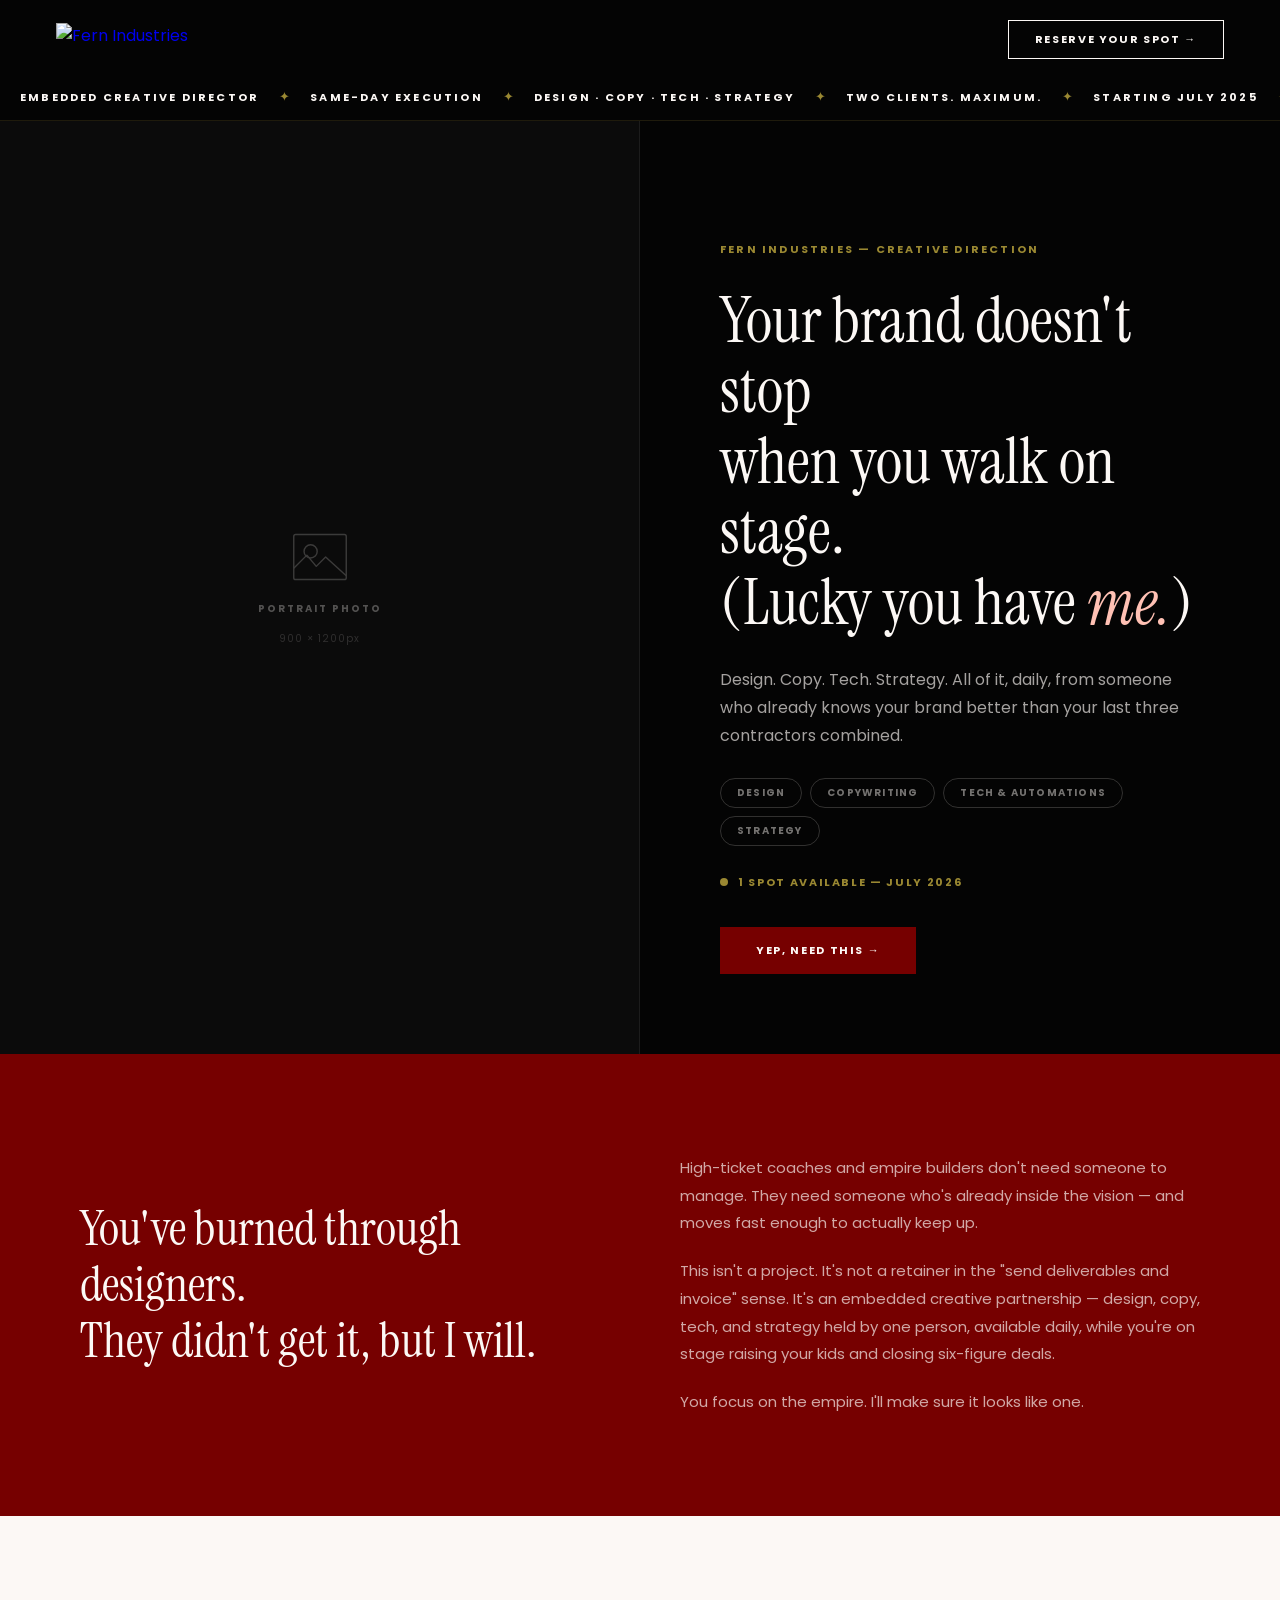
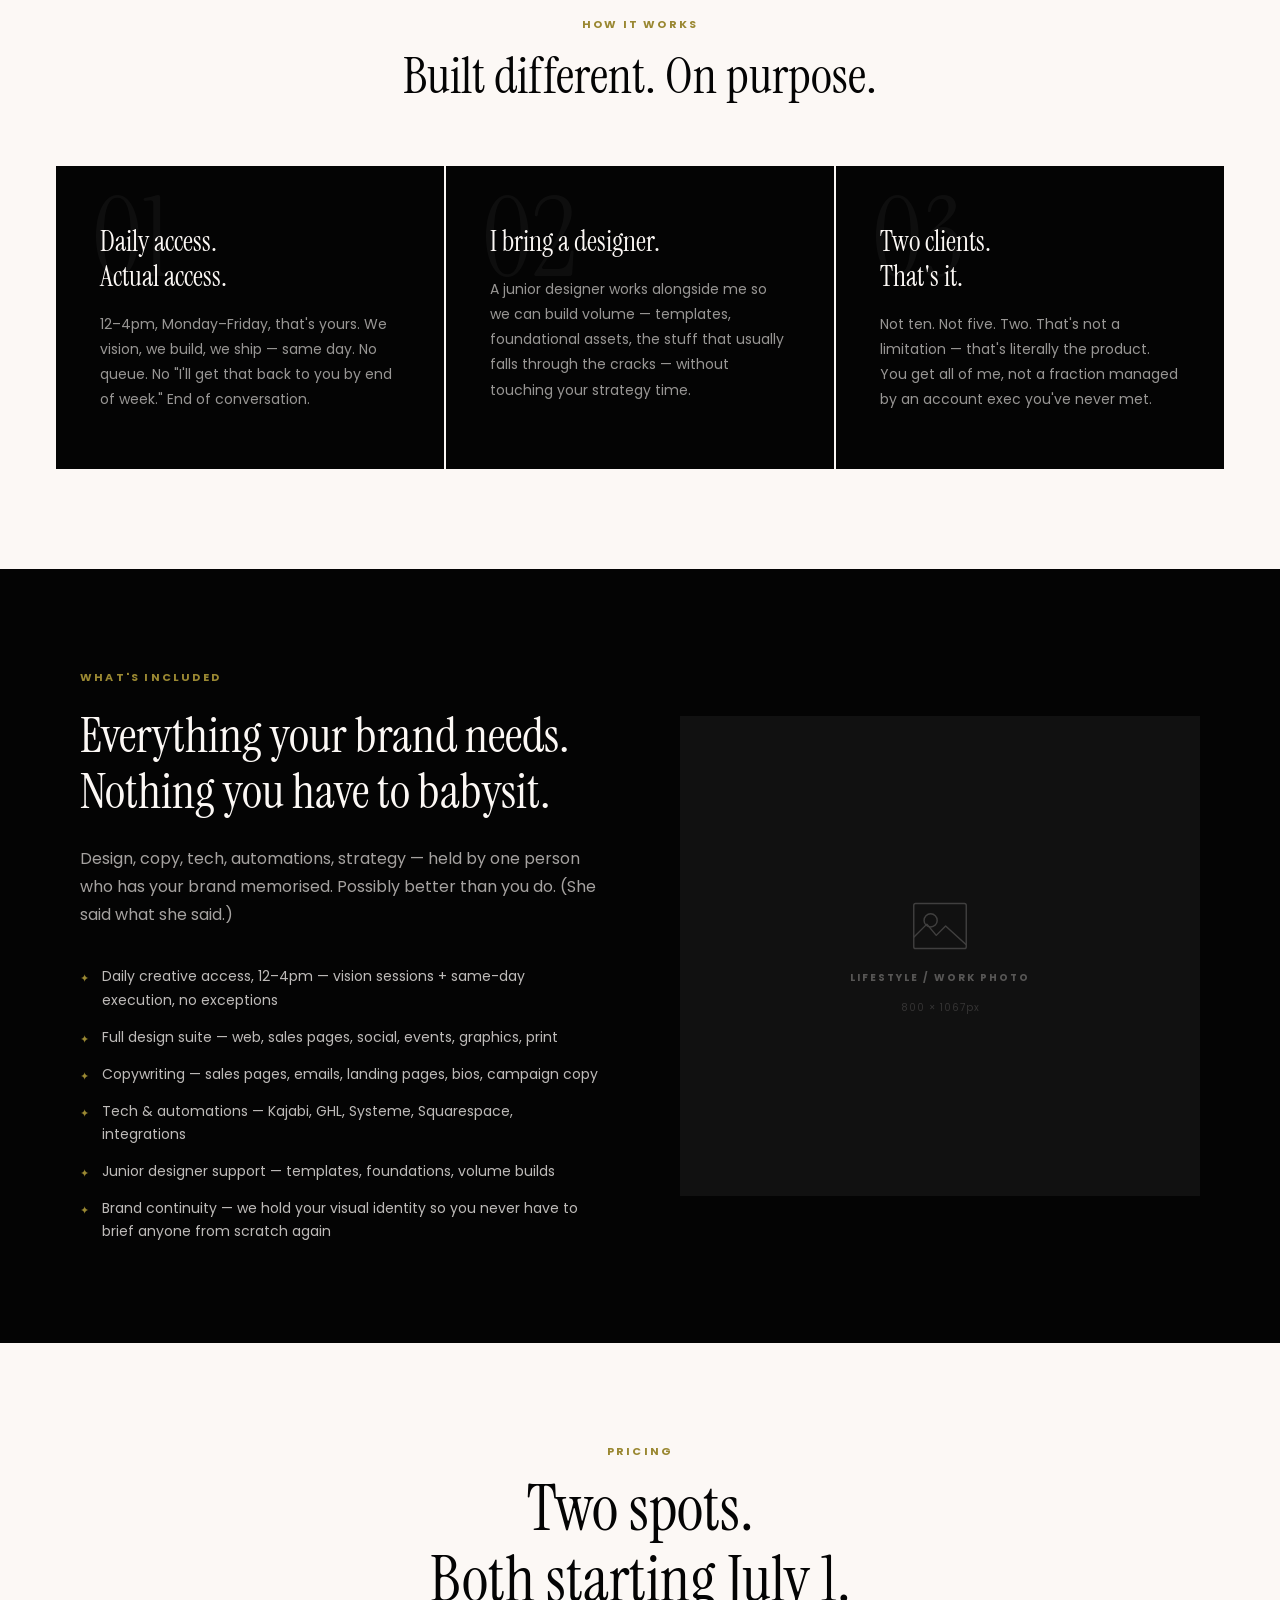
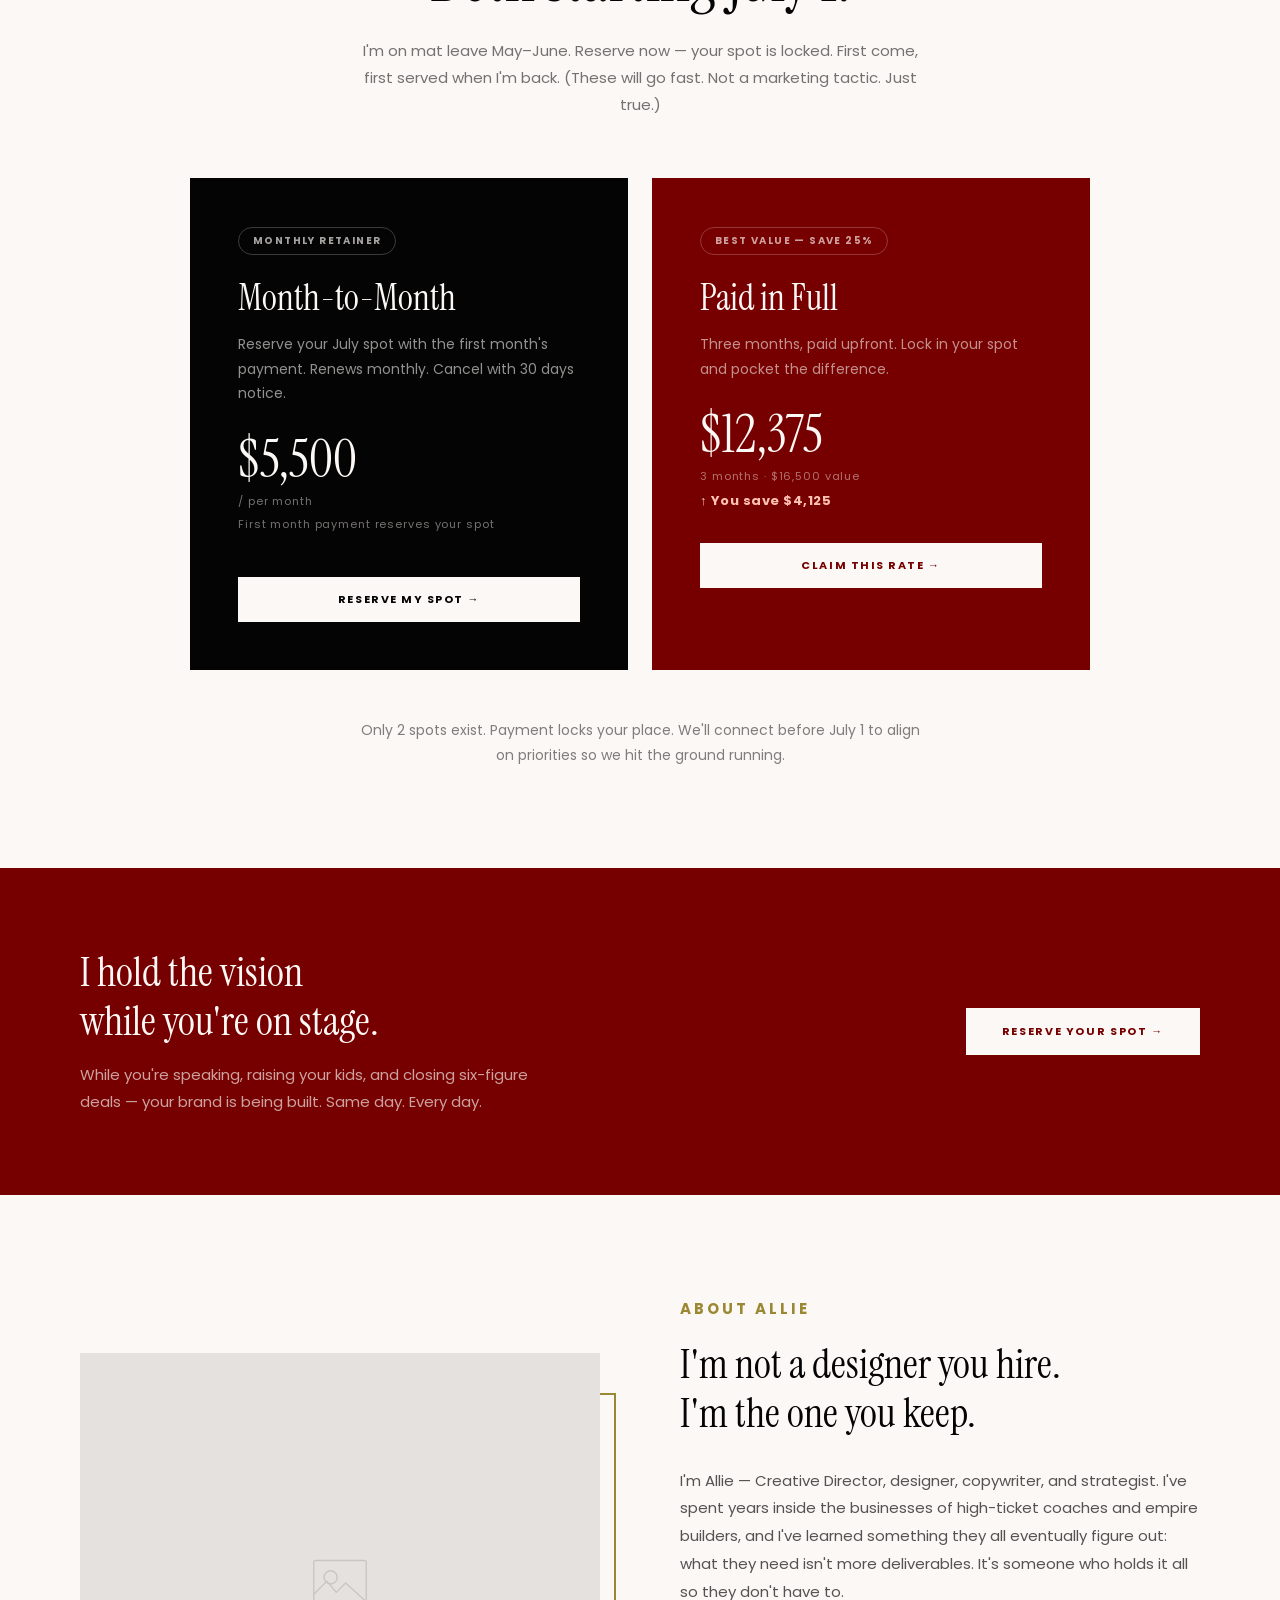
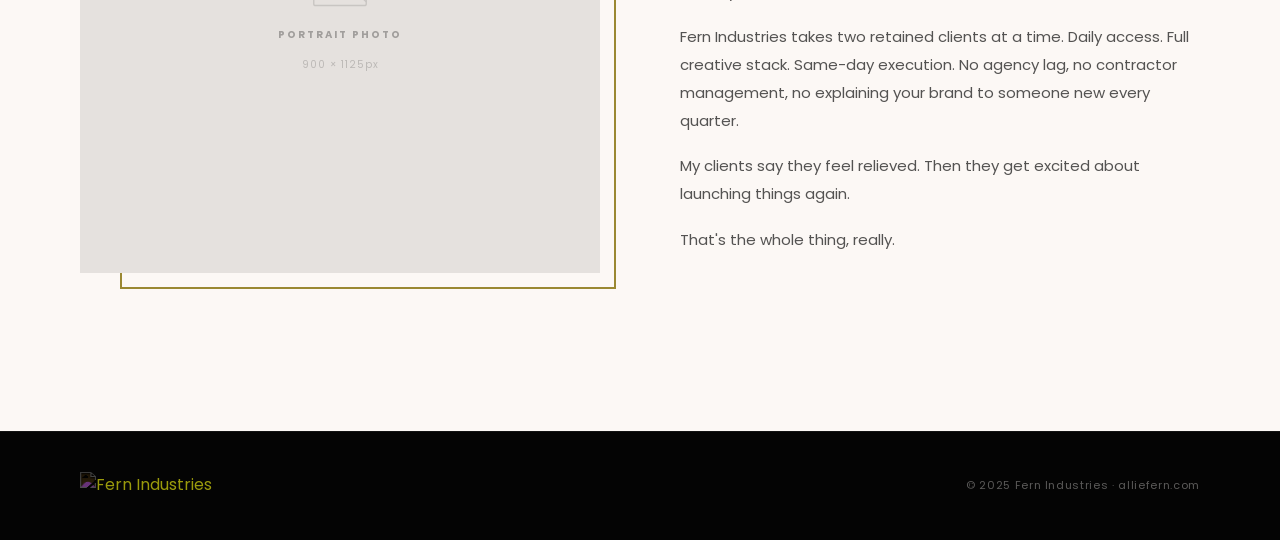
==== commit e91c5502: "Build Allie Fern homepage: embedded creative direction retainer sales page Full one-page site with 1" ====
--- a/index.html
+++ b/index.html
@@ -1,354 +1,958 @@
 <!DOCTYPE html>
 <html lang="en">
 <head>
-  <meta charset="UTF-8" />
-  <meta name="viewport" content="width=device-width, initial-scale=1.0" />
-  <title>Allie Fern — Design & Strategy for High-Ticket Women</title>
-  <meta name="description" content="Design & Strategy for High-Ticket Women Ready to Bridge the Gap From $20k+ Months into $50k and Beyond. Revenue-focused branding that actually converts." />
-
-  <!-- Open Graph -->
-  <meta property="og:title" content="Allie Fern — Design & Strategy for High-Ticket Women" />
-  <meta property="og:description" content="I help high-ticket women build brands that close. Design, strategy, and implementation that moves the needle." />
-  <meta property="og:type" content="website" />
-  <meta property="og:url" content="https://alliefern.com" />
-  <meta property="og:image" content="https://alliefern.com/assets/og-image.jpg" />
-
-  <!-- Fonts -->
-  <link rel="preconnect" href="https://fonts.googleapis.com" />
-  <link rel="preconnect" href="https://fonts.gstatic.com" crossorigin />
-  <link href="https://fonts.googleapis.com/css2?family=Instrument+Serif:ital@0;1&family=Inter:wght@300;400;500;600&family=Pinyon+Script&display=swap" rel="stylesheet" />
-
-  <link rel="stylesheet" href="css/styles.css?v=4" />
-
-  <!-- Schema -->
-  <script type="application/ld+json">
-  {
-    "@context": "https://schema.org",
-    "@type": "ProfessionalService",
-    "name": "Allie Fern",
-    "description": "Design & Strategy for High-Ticket Women",
-    "url": "https://alliefern.com",
-    "serviceType": ["Brand Design", "Strategy", "Website Makeover", "Podcast Branding"]
-  }
-  </script>
+  <meta charset="UTF-8">
+  <meta name="viewport" content="width=device-width, initial-scale=1.0">
+  <title>Fern Industries — Embedded Creative Direction</title>
+  <link rel="preconnect" href="https://fonts.googleapis.com">
+  <link rel="preconnect" href="https://fonts.gstatic.com" crossorigin>
+  <link href="https://fonts.googleapis.com/css2?family=Instrument+Serif:ital@0;1&family=Poppins:wght@400;700&display=swap" rel="stylesheet">
+  <style>
+    /* ── Reset ── */
+    *, *::before, *::after { box-sizing: border-box; margin: 0; padding: 0; }
+    html { scroll-behavior: smooth; }
+    body {
+      background: #040404;
+      color: #fcf8f5;
+      font-family: 'Poppins', sans-serif;
+      font-weight: 400;
+      overflow-x: hidden;
+    }
+    a { text-decoration: none; }
+    img { max-width: 100%; display: block; }
+
+    /* ── Type helpers ── */
+    .eyebrow {
+      font-family: 'Poppins', sans-serif;
+      font-weight: 700;
+      font-size: 11px;
+      letter-spacing: 0.2em;
+      text-transform: uppercase;
+    }
+    h1, h2, h3 {
+      font-family: 'Instrument Serif', serif;
+      font-weight: 400;
+    }
+
+    /* ── Fade-up ── */
+    .fu {
+      opacity: 0;
+      transform: translateY(28px);
+      transition: opacity 0.7s ease, transform 0.7s ease;
+    }
+    .fu.visible {
+      opacity: 1;
+      transform: translateY(0);
+    }
+
+    /* ════════════════════════════════
+       NAV
+    ════════════════════════════════ */
+    #nav {
+      position: fixed;
+      top: 0; left: 0;
+      width: 100%;
+      z-index: 1000;
+      padding: 20px 56px;
+      display: flex;
+      justify-content: space-between;
+      align-items: center;
+      transition: background 0.4s ease;
+    }
+    #nav.scrolled { background: #040404; }
+
+    .nav-logo img {
+      height: 34px;
+      width: auto;
+    }
+
+    .nav-cta {
+      display: inline-block;
+      border: 1px solid #fcf8f5;
+      color: #fcf8f5;
+      background: transparent;
+      padding: 10px 26px;
+      font-family: 'Poppins', sans-serif;
+      font-weight: 700;
+      font-size: 11px;
+      letter-spacing: 0.15em;
+      text-transform: uppercase;
+      cursor: pointer;
+      transition: background 0.3s ease, color 0.3s ease;
+    }
+    .nav-cta:hover {
+      background: #fcf8f5;
+      color: #040404;
+    }
+
+    /* ════════════════════════════════
+       MARQUEE BAR
+    ════════════════════════════════ */
+    .marquee-bar {
+      background: #040404;
+      padding: 13px 0;
+      overflow: hidden;
+      border-bottom: 1px solid rgba(154,136,50,0.18);
+      margin-top: 74px;
+    }
+
+    .marquee-track {
+      display: flex;
+      white-space: nowrap;
+      animation: marquee 32s linear infinite;
+    }
+    .marquee-track:hover { animation-play-state: paused; }
+
+    .marquee-set {
+      display: inline-flex;
+      align-items: center;
+      flex-shrink: 0;
+    }
+
+    .marquee-item {
+      font-family: 'Poppins', sans-serif;
+      font-weight: 700;
+      font-size: 11px;
+      letter-spacing: 0.2em;
+      text-transform: uppercase;
+      color: #fcf8f5;
+      padding: 0 20px;
+    }
+    .marquee-sep {
+      color: #9a8832;
+      font-size: 13px;
+    }
+
+    @keyframes marquee {
+      from { transform: translateX(0); }
+      to   { transform: translateX(-50%); }
+    }
+
+    /* ════════════════════════════════
+       HERO
+    ════════════════════════════════ */
+    .hero {
+      display: grid;
+      grid-template-columns: 1fr 1fr;
+      min-height: 100vh;
+    }
+
+    .hero-photo {
+      background: #0b0b0b;
+      border-right: 1px solid rgba(252,248,245,0.07);
+      display: flex;
+      align-items: center;
+      justify-content: center;
+      min-height: 100vh;
+    }
+
+    .hero-content {
+      background: #040404;
+      display: flex;
+      flex-direction: column;
+      justify-content: flex-end;
+      padding: 120px 80px 80px;
+    }
+
+    .hero-eyebrow {
+      color: #9a8832;
+      margin-bottom: 28px;
+    }
+
+    .hero h1 {
+      font-size: clamp(44px, 5vw, 72px);
+      line-height: 1.1;
+      color: #fcf8f5;
+      margin-bottom: 28px;
+    }
+    .hero h1 em {
+      font-style: italic;
+      color: #ffc1b4;
+    }
+
+    .hero-sub {
+      font-size: 16px;
+      line-height: 1.75;
+      color: rgba(252,248,245,0.65);
+      max-width: 460px;
+      margin-bottom: 28px;
+    }
+
+    .pills {
+      display: flex;
+      flex-wrap: wrap;
+      gap: 8px;
+      margin-bottom: 28px;
+    }
+    .pill {
+      border: 1px solid rgba(252,248,245,0.18);
+      color: rgba(252,248,245,0.45);
+      padding: 6px 16px;
+      border-radius: 100px;
+      font-family: 'Poppins', sans-serif;
+      font-weight: 700;
+      font-size: 10px;
+      letter-spacing: 0.12em;
+      text-transform: uppercase;
+    }
+
+    .availability {
+      display: flex;
+      align-items: center;
+      gap: 10px;
+      margin-bottom: 36px;
+    }
+    .avail-dot {
+      width: 8px; height: 8px;
+      border-radius: 50%;
+      background: #9a8832;
+      flex-shrink: 0;
+      animation: dot-pulse 2.2s ease-in-out infinite;
+    }
+    @keyframes dot-pulse {
+      0%,100% { opacity:1; transform:scale(1); box-shadow:0 0 0 0 rgba(154,136,50,0.45); }
+      50%      { opacity:.7; transform:scale(1.15); box-shadow:0 0 0 6px rgba(154,136,50,0); }
+    }
+    .avail-text {
+      font-family: 'Poppins', sans-serif;
+      font-weight: 700;
+      font-size: 11px;
+      letter-spacing: 0.15em;
+      text-transform: uppercase;
+      color: #9a8832;
+    }
+
+    /* ── Buttons ── */
+    .btn-red {
+      display: inline-block;
+      background: #760000;
+      color: #fcf8f5;
+      padding: 15px 36px;
+      font-family: 'Poppins', sans-serif;
+      font-weight: 700;
+      font-size: 11px;
+      letter-spacing: 0.15em;
+      text-transform: uppercase;
+      cursor: pointer;
+      border: none;
+      align-self: flex-start;
+      transition: background 0.3s ease, color 0.3s ease;
+    }
+    .btn-red:hover { background: #fcf8f5; color: #040404; }
+
+    .btn-cream-on-red {
+      display: inline-block;
+      background: #fcf8f5;
+      color: #760000;
+      padding: 15px 36px;
+      font-family: 'Poppins', sans-serif;
+      font-weight: 700;
+      font-size: 11px;
+      letter-spacing: 0.15em;
+      text-transform: uppercase;
+      cursor: pointer;
+      border: none;
+      white-space: nowrap;
+      transition: background 0.3s ease, color 0.3s ease;
+    }
+    .btn-cream-on-red:hover { background: #040404; color: #fcf8f5; }
+
+    /* ── Photo placeholder ── */
+    .ph {
+      display: flex;
+      flex-direction: column;
+      align-items: center;
+      justify-content: center;
+      gap: 14px;
+      padding: 48px;
+      text-align: center;
+      width: 100%;
+      height: 100%;
+    }
+    .ph svg { opacity: 0.2; }
+    .ph-label {
+      font-family: 'Poppins', sans-serif;
+      font-weight: 700;
+      font-size: 10px;
+      letter-spacing: 0.2em;
+      text-transform: uppercase;
+      color: rgba(252,248,245,0.3);
+    }
+    .ph-dim {
+      font-family: 'Poppins', sans-serif;
+      font-size: 10px;
+      color: rgba(252,248,245,0.15);
+      letter-spacing: 0.1em;
+    }
+    .ph.light svg { opacity: 0.12; }
+    .ph.light .ph-label { color: rgba(4,4,4,0.3); }
+    .ph.light .ph-dim   { color: rgba(4,4,4,0.18); }
+
+    /* ════════════════════════════════
+       STATEMENT BAND
+    ════════════════════════════════ */
+    .statement {
+      background: #760000;
+      display: grid;
+      grid-template-columns: 1fr 1fr;
+      padding: 100px 80px;
+      gap: 80px;
+      align-items: center;
+    }
+    .statement h2 {
+      font-size: clamp(34px, 3.8vw, 54px);
+      line-height: 1.15;
+      color: #fcf8f5;
+    }
+    .statement-body p {
+      font-size: 15px;
+      line-height: 1.85;
+      color: rgba(252,248,245,0.68);
+      margin-bottom: 20px;
+    }
+    .statement-body p:last-child { margin-bottom: 0; }
+
+    /* ════════════════════════════════
+       HOW IT WORKS
+    ════════════════════════════════ */
+    .how {
+      background: #fcf8f5;
+      padding: 100px 56px;
+    }
+    .section-header {
+      text-align: center;
+      margin-bottom: 60px;
+    }
+    .section-header .eyebrow { color: #9a8832; margin-bottom: 14px; }
+    .section-header h2 {
+      font-size: clamp(34px, 4vw, 54px);
+      color: #040404;
+      line-height: 1.15;
+    }
+
+    .cards {
+      display: grid;
+      grid-template-columns: repeat(3, 1fr);
+      gap: 2px;
+      max-width: 1200px;
+      margin: 0 auto;
+    }
+
+    .card {
+      background: #040404;
+      padding: 56px 44px;
+      position: relative;
+      overflow: hidden;
+      border-top: 2px solid transparent;
+      transition: border-color 0.35s ease;
+    }
+    .card:hover { border-top-color: #9a8832; }
+
+    .card-num {
+      font-family: 'Instrument Serif', serif;
+      font-weight: 400;
+      font-size: 110px;
+      line-height: 1;
+      color: rgba(252,248,245,0.045);
+      position: absolute;
+      top: 16px; left: 36px;
+      pointer-events: none;
+      user-select: none;
+    }
+
+    .card h3 {
+      font-family: 'Instrument Serif', serif;
+      font-weight: 400;
+      font-size: 28px;
+      line-height: 1.25;
+      color: #fcf8f5;
+      margin-bottom: 18px;
+      position: relative;
+      z-index: 1;
+    }
+    .card p {
+      font-size: 14px;
+      line-height: 1.8;
+      color: rgba(252,248,245,0.6);
+      position: relative;
+      z-index: 1;
+    }
+
+    /* ════════════════════════════════
+       WHAT YOU GET
+    ════════════════════════════════ */
+    .what {
+      background: #040404;
+      display: grid;
+      grid-template-columns: 1fr 1fr;
+      padding: 100px 80px;
+      gap: 80px;
+      align-items: center;
+    }
+    .what .eyebrow { color: #9a8832; margin-bottom: 22px; }
+    .what h2 {
+      font-size: clamp(34px, 3.8vw, 52px);
+      color: #fcf8f5;
+      line-height: 1.15;
+      margin-bottom: 26px;
+    }
+    .what-intro {
+      font-size: 16px;
+      line-height: 1.75;
+      color: rgba(252,248,245,0.65);
+      margin-bottom: 36px;
+    }
+    .feature-list {
+      list-style: none;
+      display: flex;
+      flex-direction: column;
+      gap: 14px;
+    }
+    .feature-list li {
+      display: flex;
+      align-items: flex-start;
+      gap: 13px;
+      font-size: 14px;
+      line-height: 1.65;
+      color: rgba(252,248,245,0.75);
+    }
+    .feature-list li::before {
+      content: '✦';
+      color: #9a8832;
+      font-size: 11px;
+      flex-shrink: 0;
+      margin-top: 4px;
+    }
+    .what-photo-wrap {
+      background: #111;
+      display: flex;
+      align-items: center;
+      justify-content: center;
+      min-height: 480px;
+    }
+
+    /* ════════════════════════════════
+       PRICING
+    ════════════════════════════════ */
+    .pricing {
+      background: #fcf8f5;
+      padding: 100px 56px;
+    }
+    .pricing-hdr {
+      text-align: center;
+      margin-bottom: 60px;
+    }
+    .pricing-hdr .eyebrow { color: #9a8832; margin-bottom: 14px; }
+    .pricing-hdr h2 {
+      font-size: clamp(40px, 5vw, 64px);
+      color: #040404;
+      line-height: 1.1;
+      margin-bottom: 22px;
+    }
+    .pricing-subhead {
+      font-size: 15px;
+      line-height: 1.8;
+      color: rgba(4,4,4,0.55);
+      max-width: 580px;
+      margin: 0 auto;
+    }
+
+    .pricing-grid {
+      display: grid;
+      grid-template-columns: 1fr 1fr;
+      gap: 24px;
+      max-width: 900px;
+      margin: 0 auto 48px;
+    }
+
+    .p-card {
+      padding: 48px;
+    }
+    .p-card.monthly { background: #040404; }
+    .p-card.pif     { background: #760000; }
+
+    .p-badge {
+      display: inline-block;
+      border: 1px solid rgba(252,248,245,0.22);
+      color: rgba(252,248,245,0.65);
+      padding: 5px 14px;
+      border-radius: 100px;
+      font-family: 'Poppins', sans-serif;
+      font-weight: 700;
+      font-size: 10px;
+      letter-spacing: 0.14em;
+      text-transform: uppercase;
+      margin-bottom: 22px;
+    }
+
+    .p-title {
+      font-family: 'Instrument Serif', serif;
+      font-weight: 400;
+      font-size: 36px;
+      color: #fcf8f5;
+      line-height: 1.15;
+      margin-bottom: 14px;
+    }
+    .p-desc {
+      font-size: 14px;
+      line-height: 1.75;
+      color: rgba(252,248,245,0.58);
+      margin-bottom: 28px;
+    }
+    .p-price {
+      font-family: 'Instrument Serif', serif;
+      font-weight: 400;
+      font-size: 52px;
+      color: #fcf8f5;
+      line-height: 1;
+      margin-bottom: 7px;
+    }
+    .p-sub {
+      font-size: 11px;
+      font-family: 'Poppins', sans-serif;
+      color: rgba(252,248,245,0.45);
+      letter-spacing: 0.08em;
+      margin-bottom: 6px;
+    }
+    .p-savings {
+      font-size: 13px;
+      font-family: 'Poppins', sans-serif;
+      font-weight: 700;
+      color: #ffc1b4;
+      letter-spacing: 0.04em;
+      margin-bottom: 32px;
+    }
+    .p-spacer { height: 38px; }
+
+    .p-btn-monthly {
+      display: block;
+      background: #fcf8f5;
+      color: #040404;
+      padding: 14px 32px;
+      font-family: 'Poppins', sans-serif;
+      font-weight: 700;
+      font-size: 11px;
+      letter-spacing: 0.14em;
+      text-transform: uppercase;
+      text-align: center;
+      cursor: pointer;
+      transition: background 0.3s ease, color 0.3s ease;
+    }
+    .p-btn-monthly:hover { background: #9a8832; color: #fcf8f5; }
+
+    .p-btn-pif {
+      display: block;
+      background: #fcf8f5;
+      color: #760000;
+      padding: 14px 32px;
+      font-family: 'Poppins', sans-serif;
+      font-weight: 700;
+      font-size: 11px;
+      letter-spacing: 0.14em;
+      text-transform: uppercase;
+      text-align: center;
+      cursor: pointer;
+      transition: background 0.3s ease, color 0.3s ease;
+    }
+    .p-btn-pif:hover { background: #040404; color: #fcf8f5; }
+
+    .pricing-note {
+      text-align: center;
+      font-size: 14px;
+      color: rgba(4,4,4,0.5);
+      max-width: 580px;
+      margin: 0 auto;
+      line-height: 1.8;
+    }
+
+    /* ════════════════════════════════
+       URGENCY BAND
+    ════════════════════════════════ */
+    .urgency {
+      background: #760000;
+      padding: 80px;
+      display: flex;
+      justify-content: space-between;
+      align-items: center;
+      gap: 60px;
+    }
+    .urgency-left h3 {
+      font-size: clamp(30px, 3.2vw, 46px);
+      line-height: 1.2;
+      color: #fcf8f5;
+      margin-bottom: 14px;
+    }
+    .urgency-sub {
+      font-size: 15px;
+      line-height: 1.8;
+      color: rgba(252,248,245,0.65);
+      max-width: 480px;
+    }
+
+    /* ════════════════════════════════
+       ABOUT
+    ════════════════════════════════ */
+    .about {
+      background: #fcf8f5;
+      display: grid;
+      grid-template-columns: 1fr 1fr;
+      padding: 100px 80px;
+      gap: 80px;
+      align-items: center;
+    }
+
+    .about-photo-wrap {
+      position: relative;
+    }
+    .about-photo-wrap::after {
+      content: '';
+      position: absolute;
+      bottom: -16px;
+      right: -16px;
+      width: calc(100% - 24px);
+      height: calc(100% - 24px);
+      border: 2px solid #9a8832;
+      pointer-events: none;
+      z-index: 0;
+    }
+    .about-photo {
+      background: #e5e1de;
+      display: flex;
+      align-items: center;
+      justify-content: center;
+      min-height: 520px;
+      position: relative;
+      z-index: 1;
+    }
+    .about .eyebrow { color: #9a8832; margin-bottom: 18px; }
+    .about h2 {
+      font-size: clamp(30px, 3.2vw, 46px);
+      color: #040404;
+      line-height: 1.2;
+      margin-bottom: 28px;
+    }
+    .about p {
+      font-size: 15px;
+      line-height: 1.85;
+      color: rgba(4,4,4,0.68);
+      margin-bottom: 18px;
+    }
+    .about p:last-of-type { margin-bottom: 32px; }
+
+    .btn-red-about {
+      display: inline-block;
+      background: #760000;
+      color: #fcf8f5;
+      padding: 14px 32px;
+      font-family: 'Poppins', sans-serif;
+      font-weight: 700;
+      font-size: 11px;
+      letter-spacing: 0.14em;
+      text-transform: uppercase;
+      cursor: pointer;
+      border: none;
+      transition: background 0.3s ease, color 0.3s ease;
+    }
+    .btn-red-about:hover { background: #fcf8f5; color: #040404; }
+
+    /* ════════════════════════════════
+       FOOTER
+    ════════════════════════════════ */
+    footer {
+      background: #040404;
+      padding: 40px 80px;
+      display: flex;
+      justify-content: space-between;
+      align-items: center;
+      border-top: 1px solid rgba(252,248,245,0.06);
+    }
+    .footer-logo img {
+      height: 28px;
+      width: auto;
+      opacity: 0.6;
+      filter: invert(1);
+    }
+    .footer-copy {
+      font-size: 11px;
+      color: rgba(252,248,245,0.35);
+      letter-spacing: 0.06em;
+    }
+
+    /* ════════════════════════════════
+       RESPONSIVE
+    ════════════════════════════════ */
+    @media (max-width: 768px) {
+      #nav { padding: 16px 24px; }
+
+      .hero { grid-template-columns: 1fr; }
+      .hero-photo { display: none; }
+      .hero-content { padding: 110px 28px 64px; }
+      .hero h1 { font-size: 40px; }
+
+      .statement { grid-template-columns: 1fr; padding: 64px 28px; gap: 40px; }
+
+      .how { padding: 64px 20px; }
+      .cards { grid-template-columns: 1fr; }
+
+      .what { grid-template-columns: 1fr; padding: 64px 28px; gap: 40px; }
+      .what-photo-wrap { display: none; }
+
+      .pricing { padding: 64px 20px; }
+      .pricing-grid { grid-template-columns: 1fr; }
+      .p-card { padding: 36px 28px; }
+
+      .urgency { flex-direction: column; padding: 64px 28px; align-items: flex-start; gap: 32px; }
+
+      .about { grid-template-columns: 1fr; padding: 64px 28px; gap: 40px; }
+      .about-photo-wrap { display: none; }
+
+      footer { padding: 32px 24px; flex-direction: column; gap: 14px; text-align: center; }
+    }
+  </style>
 </head>
 <body>
 
-  <!-- Custom Cursor -->
-  <div class="cursor-dot" id="cursorDot"></div>
-  <div class="cursor-ring" id="cursorRing"></div>
-
-  <!-- ===================== NAV ===================== -->
-  <nav class="nav" id="nav">
-    <a href="#" class="nav-logo" aria-label="Allie Fern Home">
-      <span class="nav-logo-name">ALLIE FERN</span>
-      <span class="nav-logo-sub">DESIGN &amp; STRATEGY</span>
+  <!-- ═══ NAV ═══ -->
+  <nav id="nav">
+    <a href="#" class="nav-logo">
+      <img src="https://i.ibb.co/Q3Hm500L/Artboard-2.png" alt="Fern Industries">
     </a>
-    <ul class="nav-links" id="navLinks">
-      <li><a href="#services" class="nav-link">Services</a></li>
-      <li><a href="#work" class="nav-link">Work</a></li>
-      <li><a href="#about" class="nav-link">About</a></li>
-      <li><a href="pricing.html" class="nav-link">Pricing</a></li>
-      <li><a href="#contact" class="nav-link">Contact</a></li>
-    </ul>
-    <a href="https://docs.google.com/forms/d/e/1FAIpQLSfJH3ZyAEF1dMJfEVacwirwXIA8rOUPNBtRmI8cF2uXXy990w/viewform?usp=header" target="_blank" rel="noopener" class="nav-cta btn-primary">Apply Now</a>
-    <button class="nav-hamburger" id="hamburger" aria-label="Open menu" aria-expanded="false">
-      <span></span><span></span>
-    </button>
+    <a href="#pricing" class="nav-cta">Reserve Your Spot →</a>
   </nav>
 
-  <!-- Mobile Menu -->
-  <div class="mobile-menu" id="mobileMenu">
-    <button class="mobile-close" id="mobileClose" aria-label="Close menu">&times;</button>
-    <ul>
-      <li><a href="#services" class="mobile-link">Services</a></li>
-      <li><a href="#work" class="mobile-link">Work</a></li>
-      <li><a href="#about" class="mobile-link">About</a></li>
-      <li><a href="pricing.html" class="mobile-link">Pricing</a></li>
-      <li><a href="quiz-oracle.html" class="mobile-link">Quiz Oracle</a></li>
-      <li><a href="#contact" class="mobile-link">Contact</a></li>
-    </ul>
-    <a href="https://docs.google.com/forms/d/e/1FAIpQLSfJH3ZyAEF1dMJfEVacwirwXIA8rOUPNBtRmI8cF2uXXy990w/viewform?usp=header" target="_blank" rel="noopener" class="btn-primary mobile-cta">Apply Now</a>
+  <!-- ═══ MARQUEE BAR ═══ -->
+  <div class="marquee-bar" aria-hidden="true">
+    <div class="marquee-track">
+      <span class="marquee-set">
+        <span class="marquee-item">Embedded Creative Director</span>
+        <span class="marquee-sep">✦</span>
+        <span class="marquee-item">Same-Day Execution</span>
+        <span class="marquee-sep">✦</span>
+        <span class="marquee-item">Design · Copy · Tech · Strategy</span>
+        <span class="marquee-sep">✦</span>
+        <span class="marquee-item">Two Clients. Maximum.</span>
+        <span class="marquee-sep">✦</span>
+        <span class="marquee-item">Starting July 2025</span>
+        <span class="marquee-sep">✦</span>
+        <span class="marquee-item">Reserve Your Spot Now</span>
+        <span class="marquee-sep">✦</span>
+      </span>
+      <span class="marquee-set" aria-hidden="true">
+        <span class="marquee-item">Embedded Creative Director</span>
+        <span class="marquee-sep">✦</span>
+        <span class="marquee-item">Same-Day Execution</span>
+        <span class="marquee-sep">✦</span>
+        <span class="marquee-item">Design · Copy · Tech · Strategy</span>
+        <span class="marquee-sep">✦</span>
+        <span class="marquee-item">Two Clients. Maximum.</span>
+        <span class="marquee-sep">✦</span>
+        <span class="marquee-item">Starting July 2025</span>
+        <span class="marquee-sep">✦</span>
+        <span class="marquee-item">Reserve Your Spot Now</span>
+        <span class="marquee-sep">✦</span>
+      </span>
+    </div>
   </div>
 
-  <!-- ===================== HERO ===================== -->
-  <section class="hero" id="hero">
-    <div class="hero-bg">
-      <img src="https://i.ibb.co/1tQKD4q2/24be93e0-8a42-4bf6-9a9d-35bd7d4c117d.png" alt="" aria-hidden="true" class="hero-bg-img" />
-      <div class="hero-overlay"></div>
-    </div>
-
-    <div class="hero-inner">
-      <p class="hero-script reveal-line">Design &amp; Strategy for High-Ticket Women</p>
-      <h1 class="hero-headline">
-        <span class="reveal-word">Your brand is</span>
-        <span class="reveal-word"><em>making you hella money.</em></span>
+  <!-- ═══ HERO ═══ -->
+  <section class="hero">
+    <div class="hero-photo fu">
+      <div class="ph">
+        <svg width="60" height="60" viewBox="0 0 64 64" fill="none" xmlns="http://www.w3.org/2000/svg">
+          <rect x="4" y="8" width="56" height="48" rx="2" stroke="#fcf8f5" stroke-width="1.5"/>
+          <circle cx="22" cy="26" r="7" stroke="#fcf8f5" stroke-width="1.5"/>
+          <path d="M4 44L18 30L28 42L38 32L60 52" stroke="#fcf8f5" stroke-width="1.5" stroke-linejoin="round"/>
+        </svg>
+        <span class="ph-label">Portrait Photo</span>
+        <span class="ph-dim">900 × 1200px</span>
+      </div>
+    </div>
+
+    <div class="hero-content">
+      <p class="eyebrow hero-eyebrow fu">Fern Industries — Creative Direction</p>
+      <h1 class="fu">
+        Your brand doesn't stop<br>
+        when you walk on stage.<br>
+        (Lucky you have <em>me.</em>)
       </h1>
-      <p class="hero-sub reveal-block">
-        But you know deep down that it could be making <em>wayyyy</em> more. And currently, you sit at the intersection of knowing that, and not really knowing HOW to implement changes that will shore up that gap.
-      </p>
-      <div class="hero-cta reveal-block">
-        <a href="https://docs.google.com/forms/d/e/1FAIpQLSfJH3ZyAEF1dMJfEVacwirwXIA8rOUPNBtRmI8cF2uXXy990w/viewform?usp=header" target="_blank" rel="noopener" class="btn-light btn-magnetic">
-          Literally sign me up right tf now &rarr;
-        </a>
+      <p class="hero-sub fu">Design. Copy. Tech. Strategy. All of it, daily, from someone who already knows your brand better than your last three contractors combined.</p>
+      <div class="pills fu">
+        <span class="pill">Design</span>
+        <span class="pill">Copywriting</span>
+        <span class="pill">Tech &amp; Automations</span>
+        <span class="pill">Strategy</span>
       </div>
-    </div>
-
-    <div class="hero-scroll-indicator">
-      <span class="scroll-line"></span>
-      <span class="scroll-label">SCROLL</span>
+      <div class="availability fu">
+        <div class="avail-dot"></div>
+        <span class="avail-text">1 Spot Available — July 2026</span>
+      </div>
+      <a href="#pricing" class="btn-red fu">YEP, NEED THIS →</a>
     </div>
   </section>
 
-  <!-- ===================== MARQUEE ===================== -->
-  <div class="marquee-strip" aria-hidden="true">
-    <div class="marquee-track">
-      <span>Design that converts</span>
-      <span class="marquee-dot">&middot;</span>
-      <span>Strategy that scales</span>
-      <span class="marquee-dot">&middot;</span>
-      <span>Brands that close</span>
-      <span class="marquee-dot">&middot;</span>
-      <span>Design that converts</span>
-      <span class="marquee-dot">&middot;</span>
-      <span>Strategy that scales</span>
-      <span class="marquee-dot">&middot;</span>
-      <span>Brands that close</span>
-      <span class="marquee-dot">&middot;</span>
-      <span>Design that converts</span>
-      <span class="marquee-dot">&middot;</span>
-      <span>Strategy that scales</span>
-      <span class="marquee-dot">&middot;</span>
-      <span>Brands that close</span>
-      <span class="marquee-dot">&middot;</span>
-      <span>Design that converts</span>
-      <span class="marquee-dot">&middot;</span>
-      <span>Strategy that scales</span>
-      <span class="marquee-dot">&middot;</span>
-      <span>Brands that close</span>
-      <span class="marquee-dot">&middot;</span>
-    </div>
-  </div>
-
-  <!-- ===================== STATEMENT ===================== -->
+  <!-- ═══ STATEMENT BAND ═══ -->
   <section class="statement">
-    <div class="container">
-      <div class="statement-box reveal-block">
-        <span class="statement-script">the honest truth...</span>
-        <h2 class="statement-heading">
-          What I do isn&rsquo;t &ldquo;graphic design&rdquo;.<br />
-          It&rsquo;s <em>REVENUE INCREASE.</em>
-        </h2>
-        <p class="statement-body">Every asset I build, every brand decision I make, every layout I touch&hellip; it&rsquo;s all in service of one thing: making your business more money than it was making before I showed up.</p>
-        <a href="https://docs.google.com/forms/d/e/1FAIpQLSfJH3ZyAEF1dMJfEVacwirwXIA8rOUPNBtRmI8cF2uXXy990w/viewform?usp=header" target="_blank" rel="noopener" class="btn-ghost-light btn-magnetic">Get a taste of working together &rarr;</a>
+    <div class="fu">
+      <h2>You've burned through designers.<br>They didn't get it, but I will.</h2>
+    </div>
+    <div class="statement-body fu">
+      <p>High-ticket coaches and empire builders don't need someone to manage. They need someone who's already inside the vision — and moves fast enough to actually keep up.</p>
+      <p>This isn't a project. It's not a retainer in the "send deliverables and invoice" sense. It's an embedded creative partnership — design, copy, tech, and strategy held by one person, available daily, while you're on stage raising your kids and closing six-figure deals.</p>
+      <p>You focus on the empire. I'll make sure it looks like one.</p>
+    </div>
+  </section>
+
+  <!-- ═══ HOW IT WORKS ═══ -->
+  <section class="how">
+    <div class="section-header">
+      <p class="eyebrow fu">How It Works</p>
+      <h2 class="fu">Built different. On purpose.</h2>
+    </div>
+    <div class="cards">
+      <div class="card fu">
+        <span class="card-num" aria-hidden="true">01</span>
+        <h3>Daily access.<br>Actual access.</h3>
+        <p>12–4pm, Monday–Friday, that's yours. We vision, we build, we ship — same day. No queue. No "I'll get that back to you by end of week." End of conversation.</p>
       </div>
+      <div class="card fu">
+        <span class="card-num" aria-hidden="true">02</span>
+        <h3>I bring a designer.</h3>
+        <p>A junior designer works alongside me so we can build volume — templates, foundational assets, the stuff that usually falls through the cracks — without touching your strategy time.</p>
+      </div>
+      <div class="card fu">
+        <span class="card-num" aria-hidden="true">03</span>
+        <h3>Two clients.<br>That's it.</h3>
+        <p>Not ten. Not five. Two. That's not a limitation — that's literally the product. You get all of me, not a fraction managed by an account exec you've never met.</p>
+      </div>
     </div>
   </section>
 
-  <!-- ===================== SERVICES ===================== -->
-  <section class="services" id="services">
-    <div class="services-intro container">
-      <p class="section-overline reveal-line">WHAT WE DO</p>
-      <h2 class="section-heading reveal-heading">
-        Ready to build a brand<br /><em>that actually closes?</em>
-      </h2>
-    </div>
-
-    <div class="services-grid container">
-
-      <div class="service-card reveal-card">
-        <div class="service-card-inner">
-          <div class="service-tag">01</div>
-          <h3 class="service-name">Iconic Woman</h3>
-          <div class="service-price">$7,000</div>
-          <p class="service-desc">A longterm private design and strategy partnership for the woman whose business has outgrown her brand. I embed into your world, work alongside you weekly, and build everything that impacts how you sell&hellip; brand, assets, backend, creative direction. All of it.</p>
-          <p class="service-note">One spot available to start in April 2026.</p>
-          <a href="https://docs.google.com/forms/d/e/1FAIpQLSfJH3ZyAEF1dMJfEVacwirwXIA8rOUPNBtRmI8cF2uXXy990w/viewform?usp=header" target="_blank" rel="noopener" class="btn-primary btn-magnetic">Apply Now &rarr;</a>
+  <!-- ═══ WHAT YOU GET ═══ -->
+  <section class="what">
+    <div>
+      <p class="eyebrow fu">What's Included</p>
+      <h2 class="fu">Everything your brand needs.<br>Nothing you have to babysit.</h2>
+      <p class="what-intro fu">Design, copy, tech, automations, strategy — held by one person who has your brand memorised. Possibly better than you do. (She said what she said.)</p>
+      <ul class="feature-list">
+        <li class="fu">Daily creative access, 12–4pm — vision sessions + same-day execution, no exceptions</li>
+        <li class="fu">Full design suite — web, sales pages, social, events, graphics, print</li>
+        <li class="fu">Copywriting — sales pages, emails, landing pages, bios, campaign copy</li>
+        <li class="fu">Tech &amp; automations — Kajabi, GHL, Systeme, Squarespace, integrations</li>
+        <li class="fu">Junior designer support — templates, foundations, volume builds</li>
+        <li class="fu">Brand continuity — we hold your visual identity so you never have to brief anyone from scratch again</li>
+      </ul>
+    </div>
+    <div class="what-photo-wrap fu">
+      <div class="ph">
+        <svg width="60" height="60" viewBox="0 0 64 64" fill="none" xmlns="http://www.w3.org/2000/svg">
+          <rect x="4" y="8" width="56" height="48" rx="2" stroke="#fcf8f5" stroke-width="1.5"/>
+          <circle cx="22" cy="26" r="7" stroke="#fcf8f5" stroke-width="1.5"/>
+          <path d="M4 44L18 30L28 42L38 32L60 52" stroke="#fcf8f5" stroke-width="1.5" stroke-linejoin="round"/>
+        </svg>
+        <span class="ph-label">Lifestyle / Work Photo</span>
+        <span class="ph-dim">800 × 1067px</span>
+      </div>
+    </div>
+  </section>
+
+  <!-- ═══ PRICING ═══ -->
+  <section class="pricing" id="pricing">
+    <div class="pricing-hdr">
+      <p class="eyebrow fu">Pricing</p>
+      <h2 class="fu">Two spots.<br>Both starting July 1.</h2>
+      <p class="pricing-subhead fu">I'm on mat leave May–June. Reserve now — your spot is locked. First come, first served when I'm back. (These will go fast. Not a marketing tactic. Just true.)</p>
+    </div>
+
+    <div class="pricing-grid">
+      <div class="p-card monthly fu">
+        <span class="p-badge">Monthly Retainer</span>
+        <h3 class="p-title">Month-to-Month</h3>
+        <p class="p-desc">Reserve your July spot with the first month's payment. Renews monthly. Cancel with 30 days notice.</p>
+        <div class="p-price">$5,500</div>
+        <p class="p-sub">/ per month</p>
+        <p class="p-sub">First month payment reserves your spot</p>
+        <div class="p-spacer"></div>
+        <a href="#" class="p-btn-monthly">Reserve My Spot →</a>
+      </div>
+
+      <div class="p-card pif fu">
+        <span class="p-badge">Best Value — Save 25%</span>
+        <h3 class="p-title">Paid in Full</h3>
+        <p class="p-desc">Three months, paid upfront. Lock in your spot and pocket the difference.</p>
+        <div class="p-price">$12,375</div>
+        <p class="p-sub">3 months · $16,500 value</p>
+        <p class="p-savings">↑ You save $4,125</p>
+        <a href="#" class="p-btn-pif">Claim This Rate →</a>
+      </div>
+    </div>
+
+    <p class="pricing-note fu">Only 2 spots exist. Payment locks your place. We'll connect before July 1 to align on priorities so we hit the ground running.</p>
+  </section>
+
+  <!-- ═══ URGENCY BAND ═══ -->
+  <section class="urgency">
+    <div class="urgency-left fu">
+      <h3>I hold the vision<br>while you're on stage.</h3>
+      <p class="urgency-sub">While you're speaking, raising your kids, and closing six-figure deals — your brand is being built. Same day. Every day.</p>
+    </div>
+    <a href="#pricing" class="btn-cream-on-red fu">Reserve Your Spot →</a>
+  </section>
+
+  <!-- ═══ ABOUT ═══ -->
+  <section class="about">
+    <div class="about-photo-wrap fu">
+      <div class="about-photo">
+        <div class="ph light">
+          <svg width="60" height="60" viewBox="0 0 64 64" fill="none" xmlns="http://www.w3.org/2000/svg">
+            <rect x="4" y="8" width="56" height="48" rx="2" stroke="#040404" stroke-width="1.5"/>
+            <circle cx="22" cy="26" r="7" stroke="#040404" stroke-width="1.5"/>
+            <path d="M4 44L18 30L28 42L38 32L60 52" stroke="#040404" stroke-width="1.5" stroke-linejoin="round"/>
+          </svg>
+          <span class="ph-label">Portrait Photo</span>
+          <span class="ph-dim">900 × 1125px</span>
         </div>
       </div>
-
-      <div class="service-card service-card--featured reveal-card">
-        <div class="service-card-inner">
-          <div class="service-tag">02</div>
-          <h3 class="service-name">Website Makeover</h3>
-          <div class="service-price">$3,000</div>
-          <p class="service-desc">Your website isn&rsquo;t broken. It&rsquo;s just not converting. I take what you have and rebuild it into a luxury-level, high-converting asset that actually closes. Squarespace, Kajabi, GHL&hellip; whatever you&rsquo;re on, I&rsquo;ll make it work harder.</p>
-          <a href="https://docs.google.com/forms/d/e/1FAIpQLSfJH3ZyAEF1dMJfEVacwirwXIA8rOUPNBtRmI8cF2uXXy990w/viewform?usp=header" target="_blank" rel="noopener" class="btn-primary btn-magnetic">Apply Now &rarr;</a>
-        </div>
-      </div>
-
-      <div class="service-card reveal-card">
-        <div class="service-card-inner">
-          <div class="service-tag">03</div>
-          <h3 class="service-name">Podcast Makeover</h3>
-          <div class="service-price">$1,500</div>
-          <p class="service-desc">Your podcast is a sales tool that isn&rsquo;t dressed like one yet. I take your existing presence and turn it into a brand-aligned asset that builds authority and converts listeners into clients.</p>
-          <a href="https://docs.google.com/forms/d/e/1FAIpQLSfJH3ZyAEF1dMJfEVacwirwXIA8rOUPNBtRmI8cF2uXXy990w/viewform?usp=header" target="_blank" rel="noopener" class="btn-primary btn-magnetic">Apply Now &rarr;</a>
-        </div>
-      </div>
-
-    </div>
-
-    <div class="services-footer container reveal-block">
-      <a href="pricing.html" class="btn-ghost btn-magnetic">See the full pricing list &rarr;</a>
+    </div>
+    <div>
+      <p class="eyebrow fu">About Allie</p>
+      <h2 class="fu">I'm not a designer you hire.<br>I'm the one you keep.</h2>
+      <p class="fu">I'm Allie — Creative Director, designer, copywriter, and strategist. I've spent years inside the businesses of high-ticket coaches and empire builders, and I've learned something they all eventually figure out: what they need isn't more deliverables. It's someone who holds it all so they don't have to.</p>
+      <p class="fu">Fern Industries takes two retained clients at a time. Daily access. Full creative stack. Same-day execution. No agency lag, no contractor management, no explaining your brand to someone new every quarter.</p>
+      <p class="fu">My clients say they feel relieved. Then they get excited about launching things again.</p>
+      <p class="fu">That's the whole thing, really.</p>
+      <a href="#pricing" class="btn-red-about fu">Work With Me →</a>
     </div>
   </section>
 
-  <!-- ===================== TESTIMONIALS ===================== -->
-  <section class="testimonials" id="testimonials">
-    <div class="container">
-      <p class="section-overline reveal-line">WHAT THEY&rsquo;RE SAYING</p>
-      <h2 class="section-heading reveal-heading">Don&rsquo;t take my word for it.</h2>
-      <div class="senja-wrapper reveal-block">
-        <script src="https://widget.senja.io/widget/84bfc37e-9c2c-4a51-b90a-b4b629de8a9f/platform.js" type="text/javascript" async></script>
-        <div class="senja-embed" data-id="84bfc37e-9c2c-4a51-b90a-b4b629de8a9f" data-mode="shadow" data-lazyload="false" style="display: block; width: 100%;"></div>
-      </div>
-    </div>
-  </section>
-
-  <!-- ===================== WORK ===================== -->
-  <section class="work" id="work">
-    <div class="work-intro container">
-      <p class="section-overline reveal-line">RECENT WORK</p>
-      <h2 class="section-heading reveal-heading">The proof is in the portfolio.</h2>
-      <p class="section-sub reveal-block">I partner with women who are done letting their brand lag behind their vision. These are some recent collaborations.</p>
-    </div>
-
-    <div class="work-grid container">
-      <div class="work-item work-item--wide reveal-card">
-        <img src="https://i.ibb.co/C3bwyZyW/a8b2072-bc40-a00f-6ac5-1e1cde60516d-Lisa-Duncan-Day-of-Design-4.png" alt="Lisa Duncan Day of Design" class="work-img" loading="lazy" />
-      </div>
-      <div class="work-item work-item--tall reveal-card">
-        <img src="https://i.ibb.co/9H1rL815/1680b4d-523-8614-3bfb-7770d4faea2f-Lipstick-Mockup.png" alt="Lipstick Mockup Brand Design" class="work-img" loading="lazy" />
-      </div>
-      <div class="work-item reveal-card">
-        <img src="https://i.ibb.co/WpYB8tzb/e406d1-32b1-1d3a-e627-2bc85fbe4171-HER-NEXT-LEVEL-One-Page-Brand-Guide.png" alt="Her Next Level Brand Guide" class="work-img" loading="lazy" />
-      </div>
-      <div class="work-item reveal-card">
-        <img src="https://i.ibb.co/1Gyq6tNH/ade0bea-b0d8-cc24-cb-a70e24f4c2df-sticker-mockups-mikayla.png" alt="Sticker Mockups Mikayla" class="work-img" loading="lazy" />
-      </div>
-      <div class="work-item reveal-card">
-        <img src="https://i.ibb.co/gbq0KG1b/4bd62c8-82d7-8d5-5ac-d688c3b12162-style-matrix-mockup-3.png" alt="Style Matrix Mockup" class="work-img" loading="lazy" />
-      </div>
-      <div class="work-item work-item--wide reveal-card">
-        <img src="https://i.ibb.co/Z68ph7DF/8d4cf1f-33d-224-e06-d12ce6bcce81-style-matrix-mockup-2.png" alt="Style Matrix Mockup 2" class="work-img" loading="lazy" />
-      </div>
-      <div class="work-item reveal-card">
-        <img src="https://i.ibb.co/67LrZRDp/f2150f-3bd0-708-5bfd-bcb137278fba-Brand-Guidelines-4.png" alt="Brand Guidelines" class="work-img" loading="lazy" />
-      </div>
-      <div class="work-item reveal-card">
-        <img src="https://i.ibb.co/Q7rnJLHJ/03da1e-232-0f8-8e76-138da2ee6b-please-without-changing-much-of-1.png" alt="Brand Design" class="work-img" loading="lazy" />
-      </div>
-    </div>
-  </section>
-
-  <!-- ===================== ABOUT ===================== -->
-  <section class="about" id="about">
-    <div class="about-inner container">
-
-      <div class="about-photo reveal-card">
-        <img src="https://i.ibb.co/1tQKD4q2/24be93e0-8a42-4bf6-9a9d-35bd7d4c117d.png" alt="Allie Fern" class="about-img" loading="lazy" />
-      </div>
-
-      <div class="about-content">
-        <p class="section-overline reveal-line">ABOUT ALLIE</p>
-        <h2 class="section-heading reveal-heading">
-          I&rsquo;m not here to make things look nice.<br />
-          <em>I&rsquo;m here to make things work.</em>
-        </h2>
-        <div class="about-body reveal-block">
-          <p>I&rsquo;ve been in design long enough to know that a pretty brand that doesn&rsquo;t convert isn&rsquo;t a brand. It&rsquo;s just decoration at that point.</p>
-          <p>I work with women who are already excellent&hellip; coaches, service providers, high-ticket sellers&hellip; who need a designer who can move at their speed, hold their vision, and build something that does the heavy lifting for them.</p>
-          <p>Think of me as your second brain. The person you drop a Tuesday morning voice note to with a half-formed idea and trust to turn it into something that sells. I bring the design, the strategy, the structure, and the eye&hellip; so you can stay in your genius and let the brand do its job.</p>
-        </div>
-        <a href="https://docs.google.com/forms/d/e/1FAIpQLSfJH3ZyAEF1dMJfEVacwirwXIA8rOUPNBtRmI8cF2uXXy990w/viewform?usp=header" target="_blank" rel="noopener" class="btn-primary btn-magnetic reveal-block">I wanna hire you right tf now! &rarr;</a>
-      </div>
-
-    </div>
-  </section>
-
-  <!-- ===================== EMAIL CTA ===================== -->
-  <section class="email-cta" id="contact">
-    <div class="email-cta-inner container">
-      <span class="email-cta-script reveal-line">stay in the loop</span>
-      <h2 class="section-heading reveal-heading">The best brands aren&rsquo;t built by accident.</h2>
-      <p class="section-sub reveal-block">Join the list for design and strategy insights that actually move the needle, straight to your inbox.</p>
-
-      <form class="email-form reveal-block" name="newsletter" method="POST" data-netlify="true" netlify-honeypot="bot-field">
-        <input type="hidden" name="form-name" value="newsletter" />
-        <p class="hidden-field" aria-hidden="true"><input name="bot-field" /></p>
-        <div class="email-form-fields">
-          <input type="text" name="first-name" placeholder="First name" required autocomplete="given-name" />
-          <input type="email" name="email" placeholder="Email address" required autocomplete="email" />
-          <button type="submit" class="btn-cream btn-magnetic">I&rsquo;m In &rarr;</button>
-        </div>
-      </form>
-    </div>
-  </section>
-
-  <!-- ===================== INSTAGRAM ===================== -->
-  <section class="instagram-section" id="instagram">
-    <div class="container">
-      <div class="instagram-header">
-        <div>
-          <p class="section-overline reveal-line">FIND ME ON INSTAGRAM</p>
-          <h2 class="section-heading reveal-heading">Come hang with me.</h2>
-          <p class="section-sub reveal-block">Behind the work, the strategy, and the occasional Tuesday morning voice note. This is where I show up most.</p>
-          <a href="https://instagram.com/iamalexandrafern" target="_blank" rel="noopener" class="btn-primary btn-magnetic reveal-block">Follow @iamalexandrafern &rarr;</a>
-        </div>
-        <div class="instagram-handle-badge reveal-block">
-          <svg viewBox="0 0 24 24" fill="none" stroke="currentColor" stroke-width="1.2" width="32" height="32"><rect x="2" y="2" width="20" height="20" rx="5"/><circle cx="12" cy="12" r="4"/><circle cx="17.5" cy="6.5" r="1.2" fill="currentColor" stroke="none"/></svg>
-          <span>@iamalexandrafern</span>
-        </div>
-      </div>
-    </div>
-    <div class="instagram-grid">
-      <a href="https://instagram.com/iamalexandrafern" target="_blank" rel="noopener" class="instagram-tile reveal-card"><div class="photo-placeholder"><span class="placeholder-label">[ Photo ]</span></div></a>
-      <a href="https://instagram.com/iamalexandrafern" target="_blank" rel="noopener" class="instagram-tile reveal-card"><div class="photo-placeholder"><span class="placeholder-label">[ Photo ]</span></div></a>
-      <a href="https://instagram.com/iamalexandrafern" target="_blank" rel="noopener" class="instagram-tile reveal-card"><div class="photo-placeholder"><span class="placeholder-label">[ Photo ]</span></div></a>
-      <a href="https://instagram.com/iamalexandrafern" target="_blank" rel="noopener" class="instagram-tile reveal-card"><div class="photo-placeholder"><span class="placeholder-label">[ Photo ]</span></div></a>
-      <a href="https://instagram.com/iamalexandrafern" target="_blank" rel="noopener" class="instagram-tile reveal-card"><div class="photo-placeholder"><span class="placeholder-label">[ Photo ]</span></div></a>
-      <a href="https://instagram.com/iamalexandrafern" target="_blank" rel="noopener" class="instagram-tile reveal-card"><div class="photo-placeholder"><span class="placeholder-label">[ Photo ]</span></div></a>
-    </div>
-  </section>
-
-  <!-- ===================== FOOTER ===================== -->
-  <footer class="footer">
-    <div class="footer-inner container">
-      <div class="footer-brand">
-        <span class="footer-logo-name">ALLIE FERN</span>
-        <span class="footer-logo-sub">Design &amp; Strategy for High-Ticket Women</span>
-      </div>
-
-      <nav class="footer-nav" aria-label="Footer navigation">
-        <a href="#hero">Home</a>
-        <a href="#services">Services</a>
-        <a href="#work">Work</a>
-        <a href="#about">About</a>
-        <a href="pricing.html">Pricing</a>
-        <a href="quiz-oracle.html">Quiz Oracle</a>
-        <a href="#contact">Contact</a>
-      </nav>
-
-      <div class="footer-social">
-        <a href="https://instagram.com/iamalexandrafern" target="_blank" rel="noopener" aria-label="Instagram" class="social-icon">
-          <svg width="20" height="20" viewBox="0 0 24 24" fill="none" stroke="currentColor" stroke-width="1.5"><rect x="2" y="2" width="20" height="20" rx="5"/><circle cx="12" cy="12" r="4"/><circle cx="17.5" cy="6.5" r="1" fill="currentColor" stroke="none"/></svg>
-        </a>
-        <a href="https://www.facebook.com/allie.billings.1/" target="_blank" rel="noopener" aria-label="Facebook" class="social-icon">
-          <svg width="20" height="20" viewBox="0 0 24 24" fill="none" stroke="currentColor" stroke-width="1.5"><rect x="2" y="2" width="20" height="20" rx="3"/><path d="M15 2h-2a4 4 0 0 0-4 4v3H7v4h2v9h4v-9h3l1-4h-4V6a1 1 0 0 1 1-1h3z"/></svg>
-        </a>
-      </div>
-    </div>
-
-    <div class="footer-bottom container">
-      <p>&copy; 2026 Allie Fern. All rights reserved.</p>
-    </div>
+  <!-- ═══ FOOTER ═══ -->
+  <footer>
+    <a href="#" class="footer-logo">
+      <img src="https://i.ibb.co/Q3Hm500L/Artboard-2.png" alt="Fern Industries">
+    </a>
+    <p class="footer-copy">© 2025 Fern Industries · alliefern.com</p>
   </footer>
 
-  <!-- GSAP -->
-  <script src="https://cdnjs.cloudflare.com/ajax/libs/gsap/3.12.5/gsap.min.js"></script>
-  <script src="https://cdnjs.cloudflare.com/ajax/libs/gsap/3.12.5/ScrollTrigger.min.js"></script>
-  <script src="https://cdn.jsdelivr.net/npm/lenis@1.1.14/dist/lenis.min.js"></script>
-  <script src="js/main.js"></script>
+  <script>
+    // Nav: transparent → black on scroll past 60px
+    const nav = document.getElementById('nav');
+    window.addEventListener('scroll', () => {
+      nav.classList.toggle('scrolled', window.scrollY > 60);
+    }, { passive: true });
+
+    // Fade-up with 80ms stagger within each parent container
+    const observer = new IntersectionObserver((entries) => {
+      entries.forEach(entry => {
+        if (!entry.isIntersecting) return;
+        const el = entry.target;
+        const siblings = Array.from(el.parentElement.querySelectorAll('.fu'));
+        const idx = siblings.indexOf(el);
+        setTimeout(() => el.classList.add('visible'), Math.max(0, idx * 80));
+        observer.unobserve(el);
+      });
+    }, { threshold: 0.08, rootMargin: '0px 0px -32px 0px' });
+
+    document.querySelectorAll('.fu').forEach(el => observer.observe(el));
+  </script>
+
 </body>
 </html>
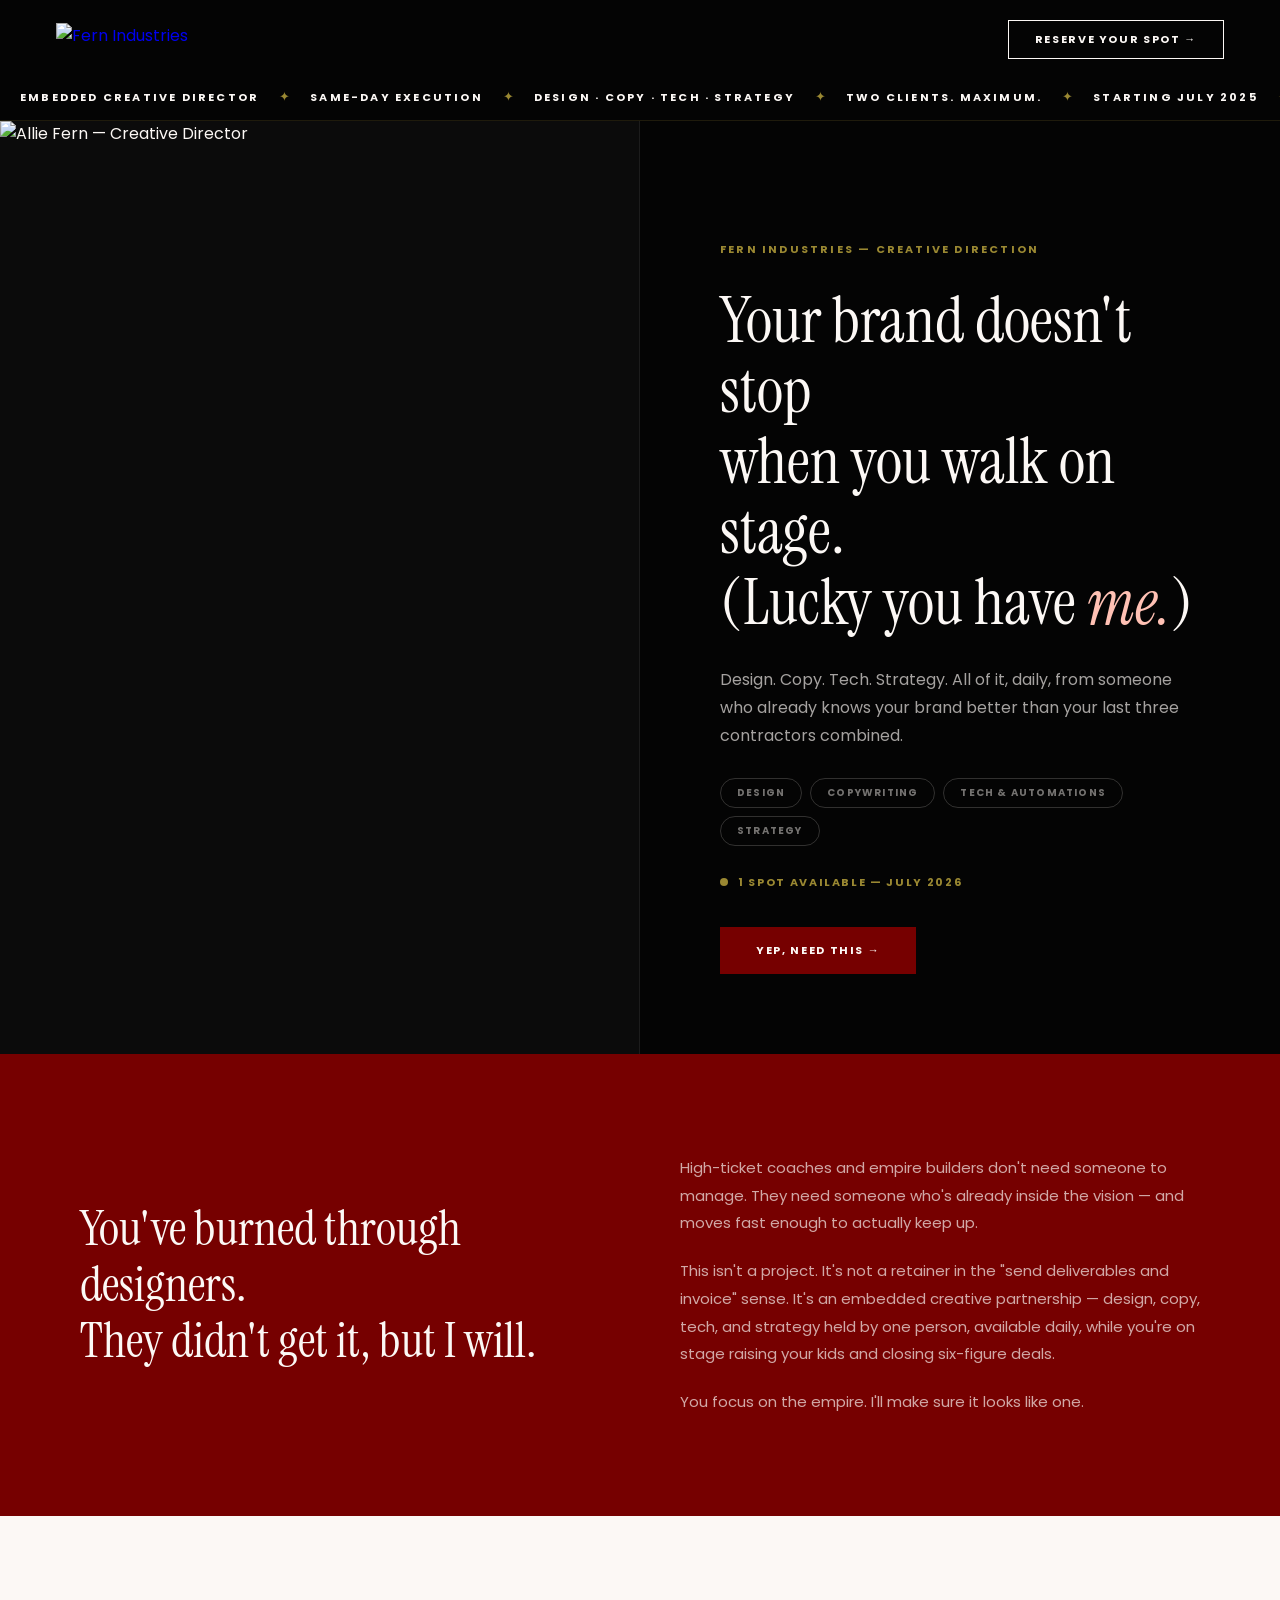
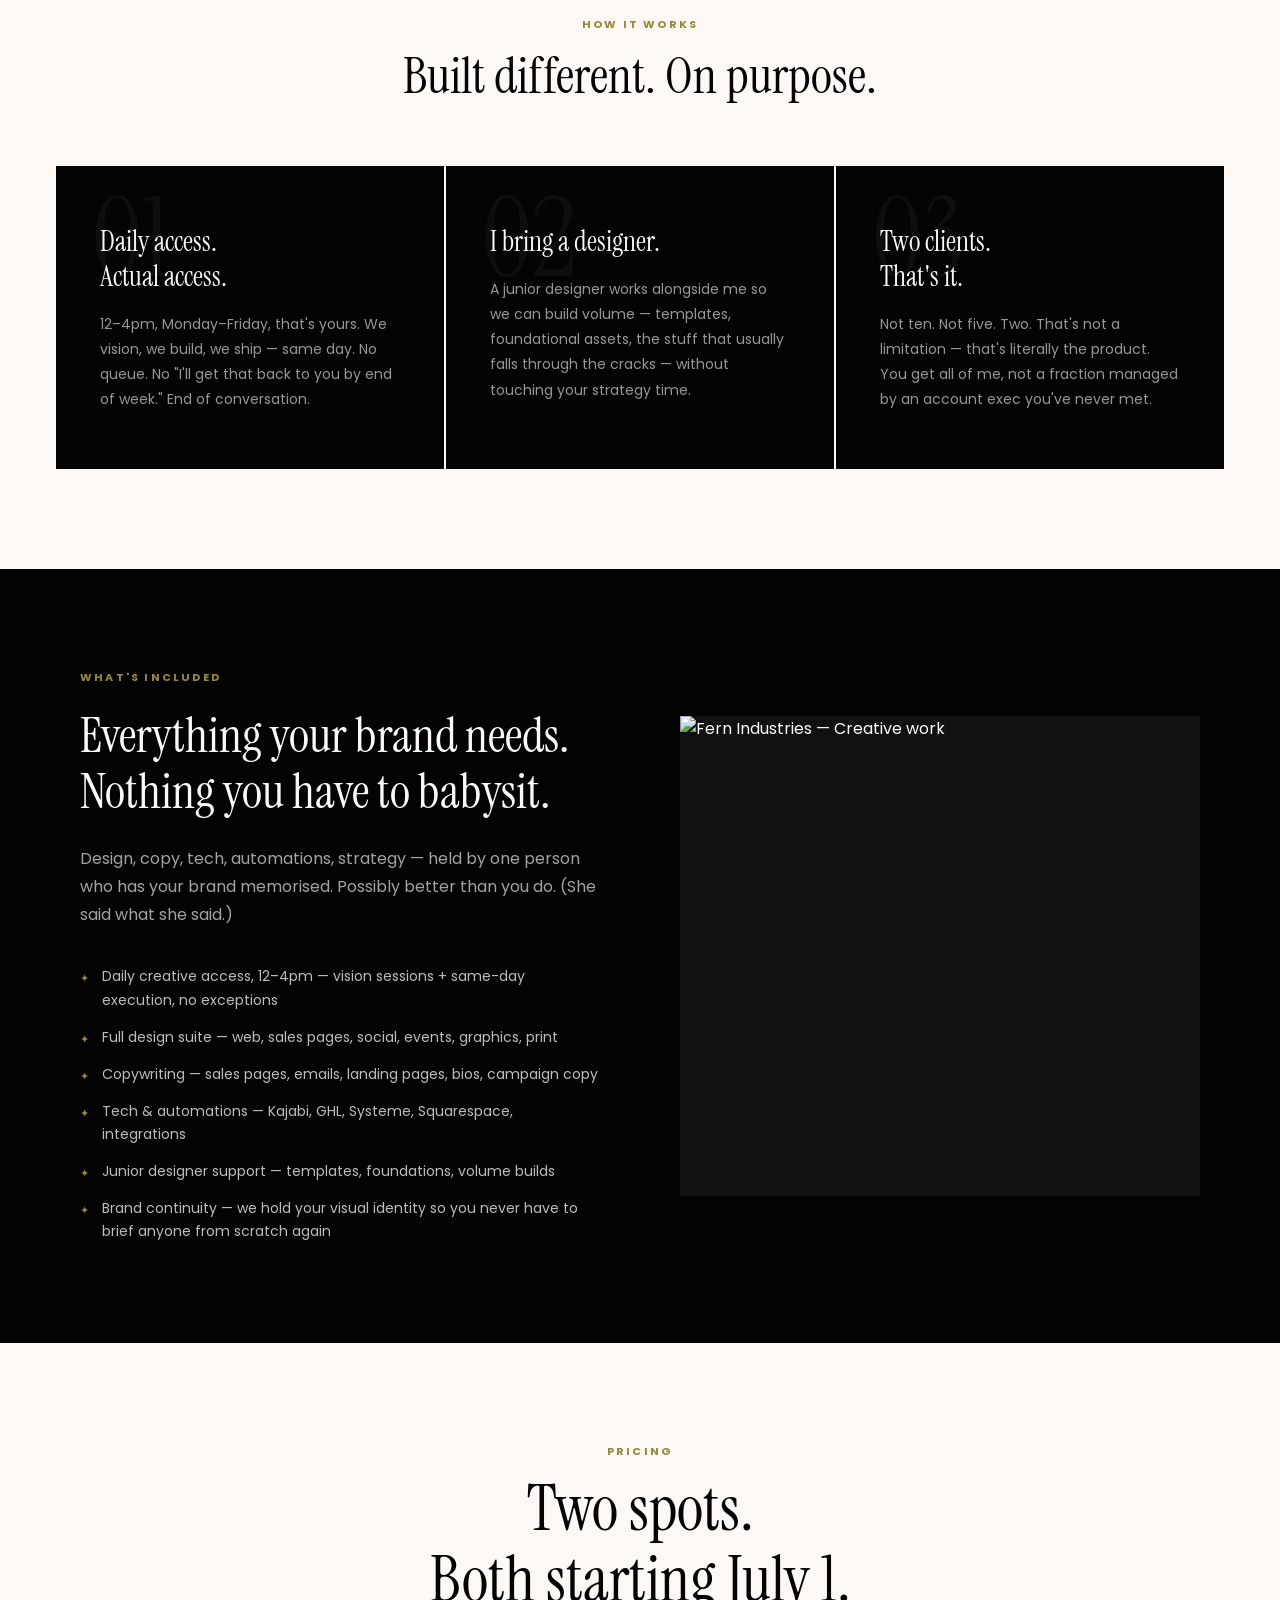
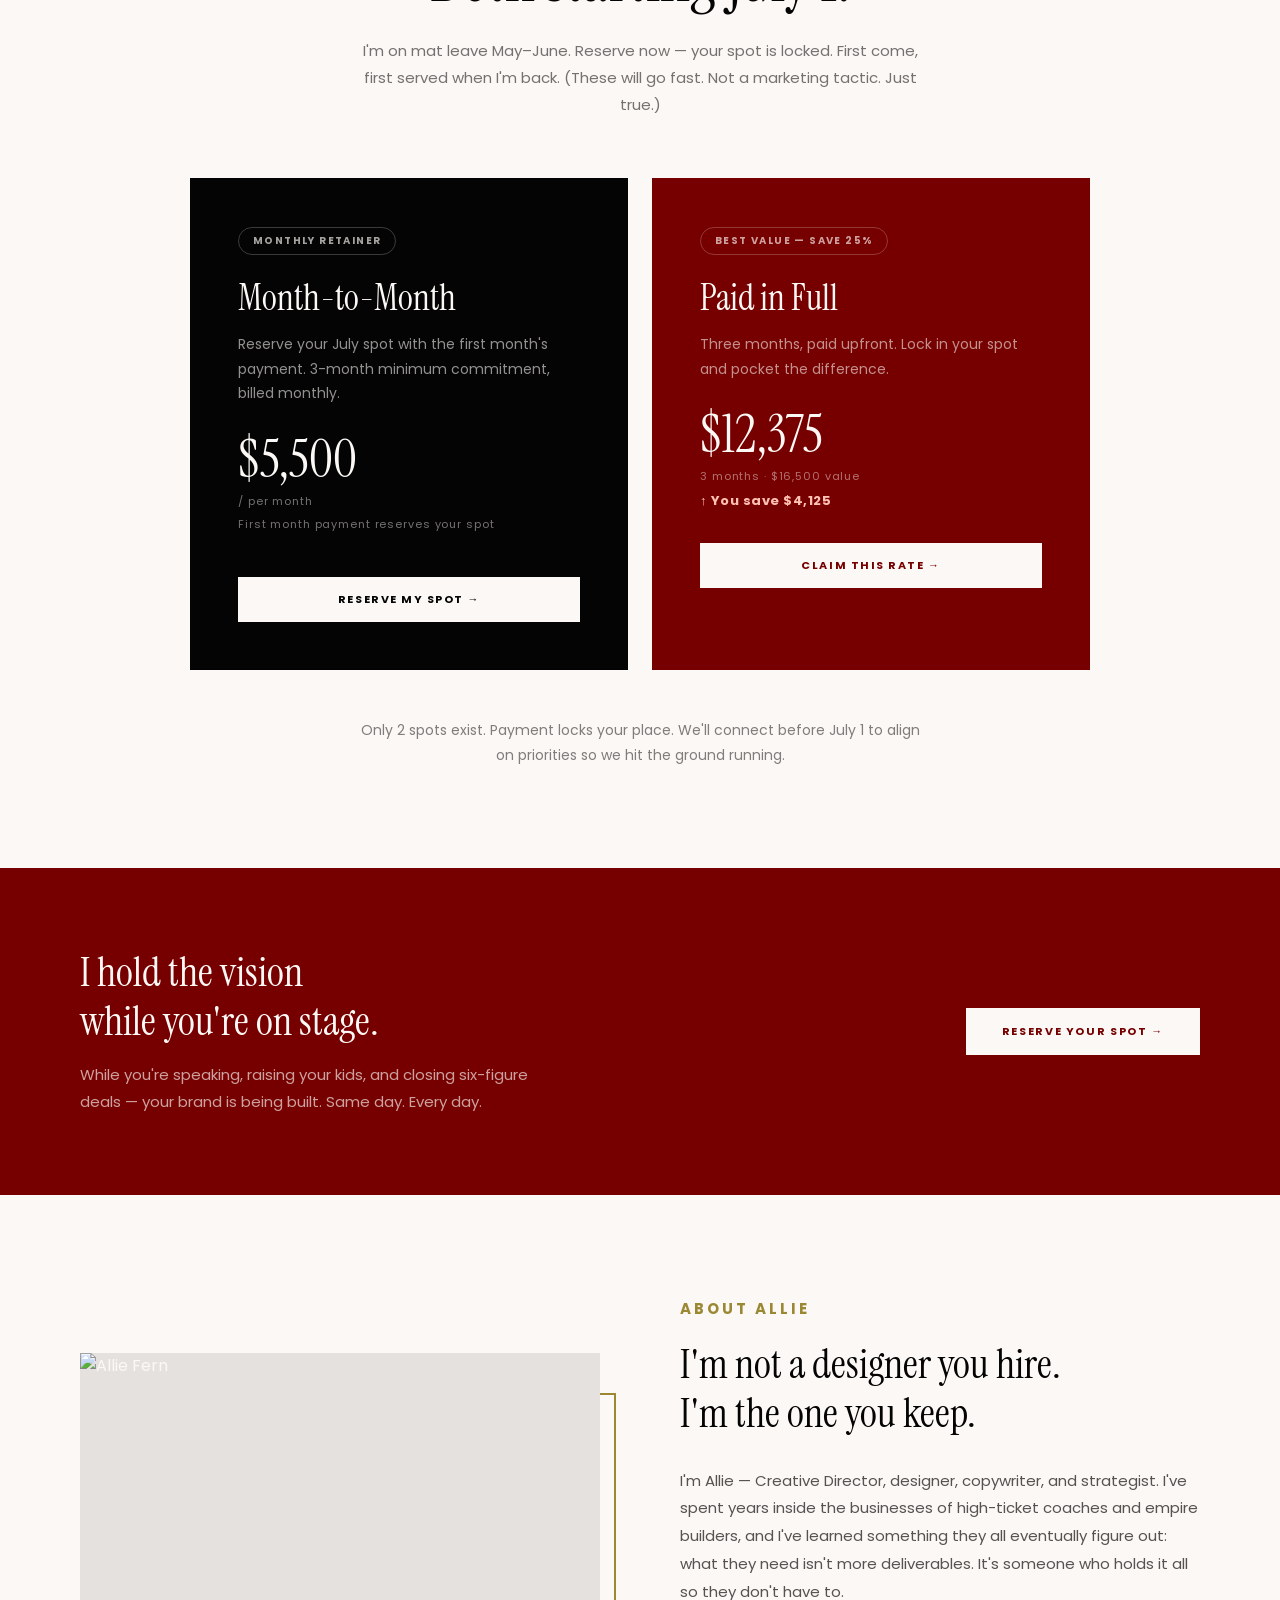
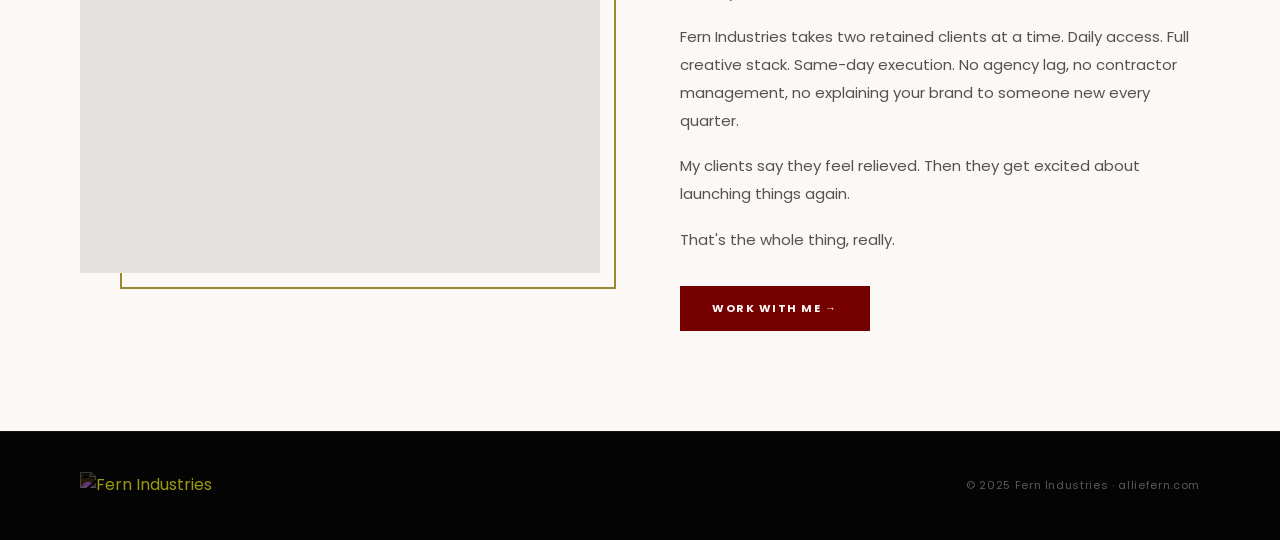
==== commit bef7a511: "Add real photos, Square checkout links, fix monthly commitment copy Replace all three photo placehol" ====
--- a/index.html
+++ b/index.html
@@ -144,6 +144,14 @@
       align-items: center;
       justify-content: center;
       min-height: 100vh;
+      overflow: hidden;
+    }
+    .hero-photo img {
+      width: 100%;
+      height: 100%;
+      object-fit: cover;
+      object-position: center top;
+      min-height: 100vh;
     }
 
     .hero-content {
@@ -429,6 +437,13 @@
       align-items: center;
       justify-content: center;
       min-height: 480px;
+      overflow: hidden;
+    }
+    .what-photo-wrap img {
+      width: 100%;
+      height: 100%;
+      object-fit: cover;
+      min-height: 480px;
     }
 
     /* ════════════════════════════════
@@ -623,6 +638,13 @@
       min-height: 520px;
       position: relative;
       z-index: 1;
+      overflow: hidden;
+    }
+    .about-photo img {
+      width: 100%;
+      height: 100%;
+      object-fit: cover;
+      min-height: 520px;
     }
     .about .eyebrow { color: #9a8832; margin-bottom: 18px; }
     .about h2 {
@@ -757,15 +779,7 @@
   <!-- ═══ HERO ═══ -->
   <section class="hero">
     <div class="hero-photo fu">
-      <div class="ph">
-        <svg width="60" height="60" viewBox="0 0 64 64" fill="none" xmlns="http://www.w3.org/2000/svg">
-          <rect x="4" y="8" width="56" height="48" rx="2" stroke="#fcf8f5" stroke-width="1.5"/>
-          <circle cx="22" cy="26" r="7" stroke="#fcf8f5" stroke-width="1.5"/>
-          <path d="M4 44L18 30L28 42L38 32L60 52" stroke="#fcf8f5" stroke-width="1.5" stroke-linejoin="round"/>
-        </svg>
-        <span class="ph-label">Portrait Photo</span>
-        <span class="ph-dim">900 × 1200px</span>
-      </div>
+      <img src="https://i.ibb.co/k6Hn35sW/Untitled-design-16.png" alt="Allie Fern — Creative Director">
     </div>
 
     <div class="hero-content">
@@ -843,15 +857,7 @@
       </ul>
     </div>
     <div class="what-photo-wrap fu">
-      <div class="ph">
-        <svg width="60" height="60" viewBox="0 0 64 64" fill="none" xmlns="http://www.w3.org/2000/svg">
-          <rect x="4" y="8" width="56" height="48" rx="2" stroke="#fcf8f5" stroke-width="1.5"/>
-          <circle cx="22" cy="26" r="7" stroke="#fcf8f5" stroke-width="1.5"/>
-          <path d="M4 44L18 30L28 42L38 32L60 52" stroke="#fcf8f5" stroke-width="1.5" stroke-linejoin="round"/>
-        </svg>
-        <span class="ph-label">Lifestyle / Work Photo</span>
-        <span class="ph-dim">800 × 1067px</span>
-      </div>
+      <img src="https://i.ibb.co/gMgD64zs/Untitled-design-17.png" alt="Fern Industries — Creative work">
     </div>
   </section>
 
@@ -867,12 +873,12 @@
       <div class="p-card monthly fu">
         <span class="p-badge">Monthly Retainer</span>
         <h3 class="p-title">Month-to-Month</h3>
-        <p class="p-desc">Reserve your July spot with the first month's payment. Renews monthly. Cancel with 30 days notice.</p>
+        <p class="p-desc">Reserve your July spot with the first month's payment. 3-month minimum commitment, billed monthly.</p>
         <div class="p-price">$5,500</div>
         <p class="p-sub">/ per month</p>
         <p class="p-sub">First month payment reserves your spot</p>
         <div class="p-spacer"></div>
-        <a href="#" class="p-btn-monthly">Reserve My Spot →</a>
+        <a href="https://square.link/u/kp0Kfthv" class="p-btn-monthly" target="_blank" rel="noopener">Reserve My Spot →</a>
       </div>
 
       <div class="p-card pif fu">
@@ -882,7 +888,7 @@
         <div class="p-price">$12,375</div>
         <p class="p-sub">3 months · $16,500 value</p>
         <p class="p-savings">↑ You save $4,125</p>
-        <a href="#" class="p-btn-pif">Claim This Rate →</a>
+        <a href="https://square.link/u/FigQmmZw" class="p-btn-pif" target="_blank" rel="noopener">Claim This Rate →</a>
       </div>
     </div>
 
@@ -902,15 +908,7 @@
   <section class="about">
     <div class="about-photo-wrap fu">
       <div class="about-photo">
-        <div class="ph light">
-          <svg width="60" height="60" viewBox="0 0 64 64" fill="none" xmlns="http://www.w3.org/2000/svg">
-            <rect x="4" y="8" width="56" height="48" rx="2" stroke="#040404" stroke-width="1.5"/>
-            <circle cx="22" cy="26" r="7" stroke="#040404" stroke-width="1.5"/>
-            <path d="M4 44L18 30L28 42L38 32L60 52" stroke="#040404" stroke-width="1.5" stroke-linejoin="round"/>
-          </svg>
-          <span class="ph-label">Portrait Photo</span>
-          <span class="ph-dim">900 × 1125px</span>
-        </div>
+        <img src="https://i.ibb.co/xqGcxcs7/Untitled-design-18.png" alt="Allie Fern">
       </div>
     </div>
     <div>
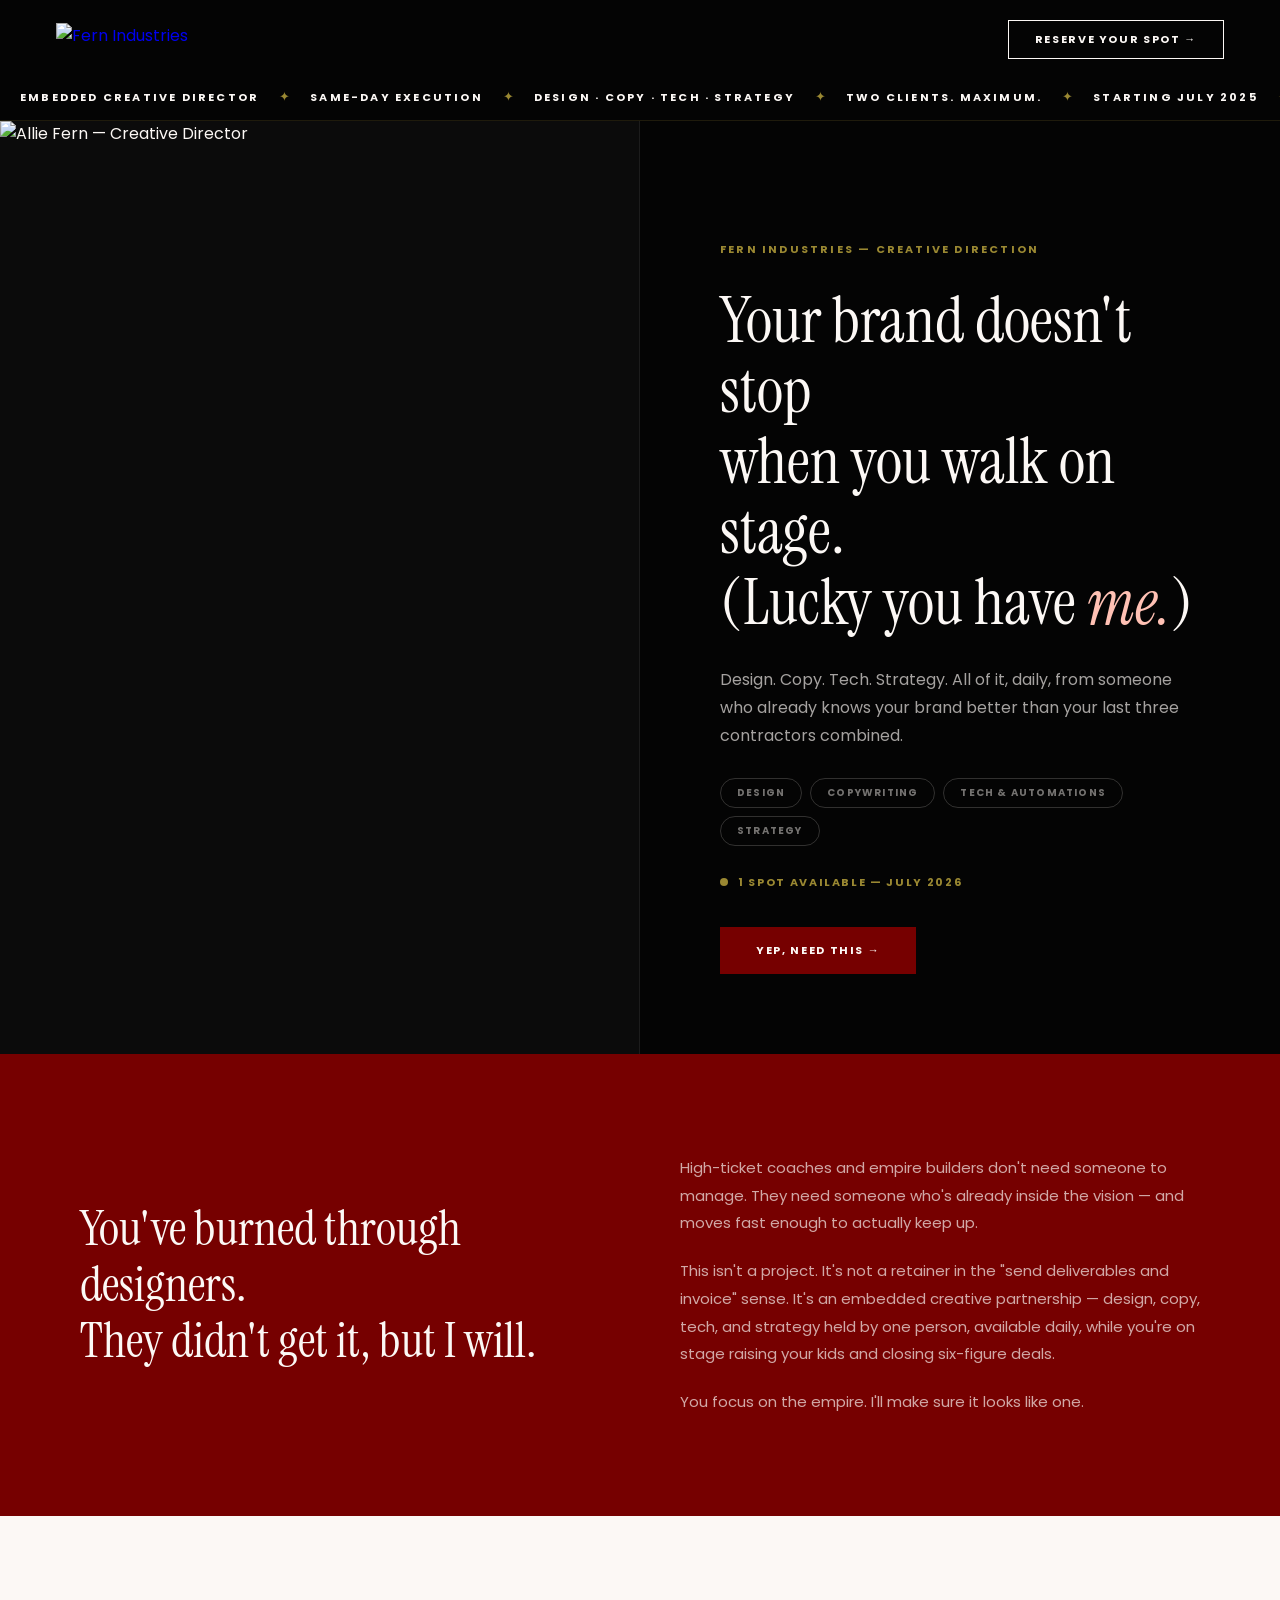
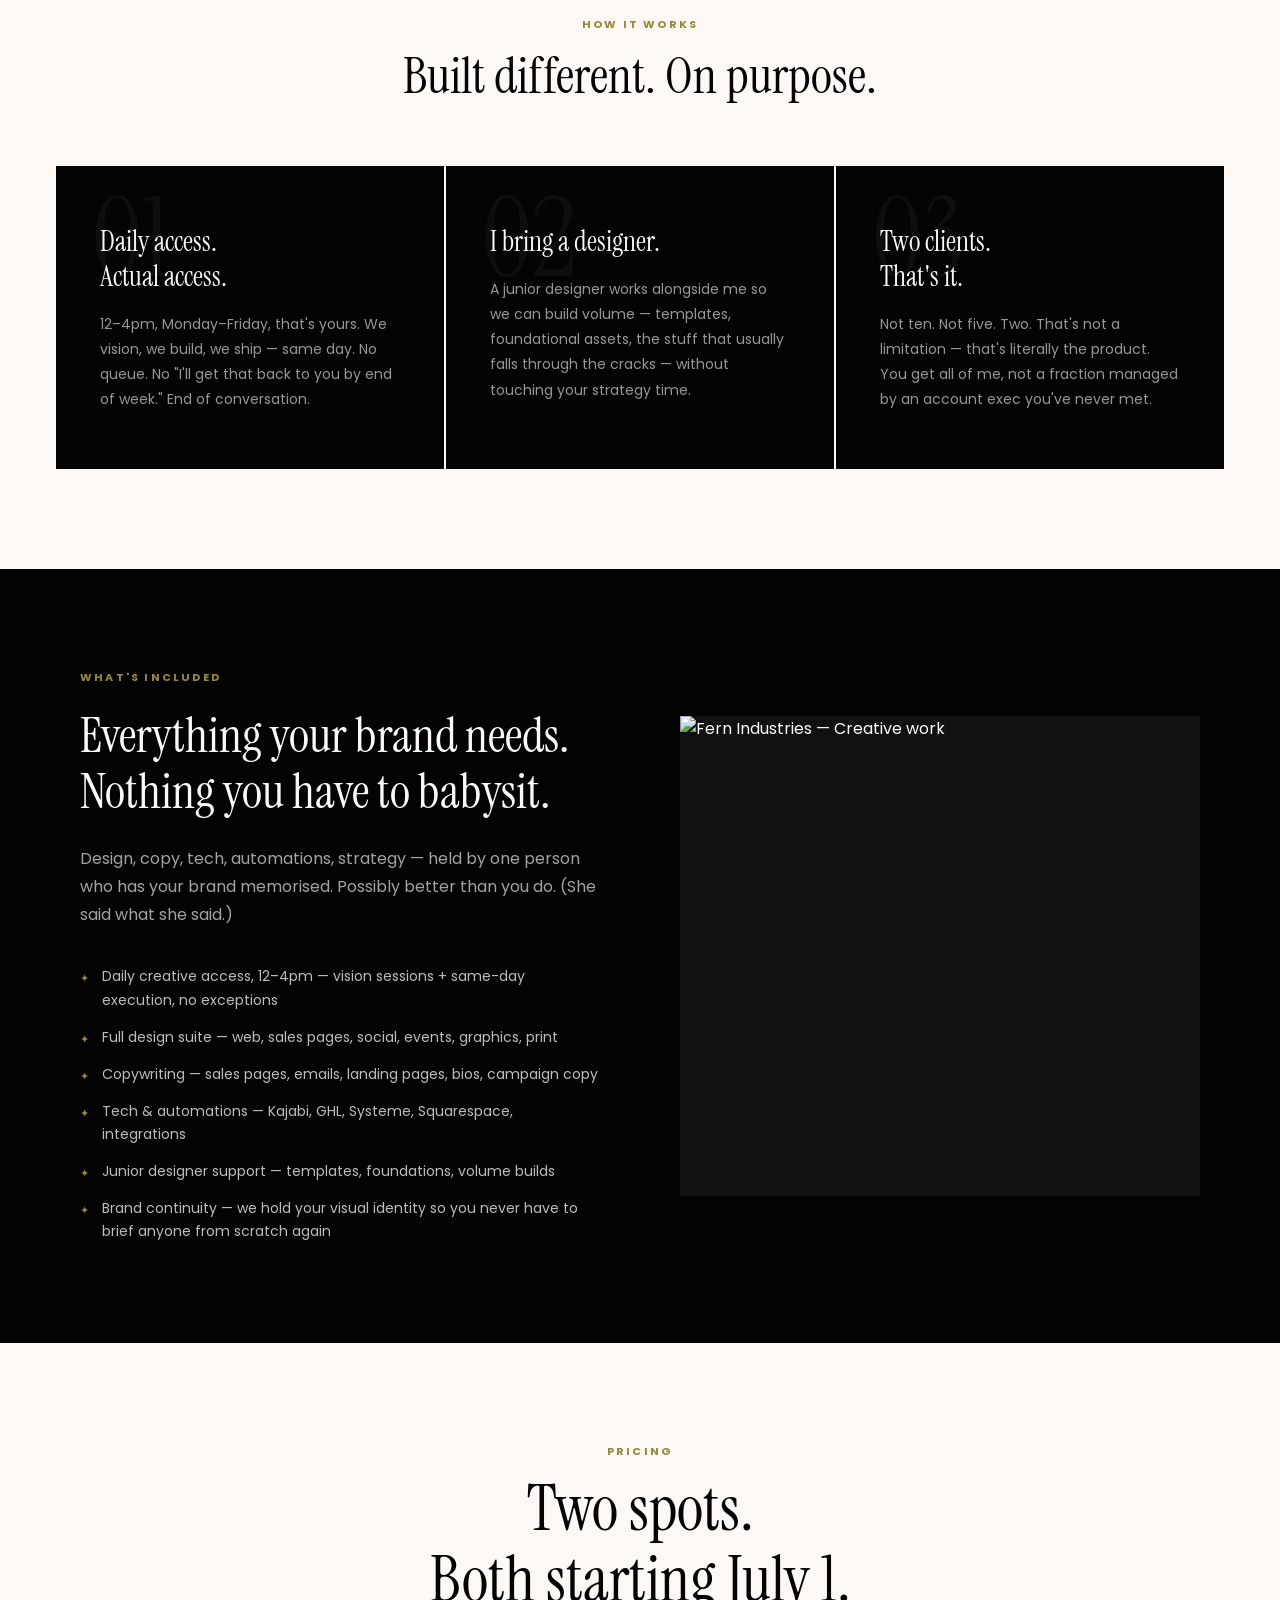
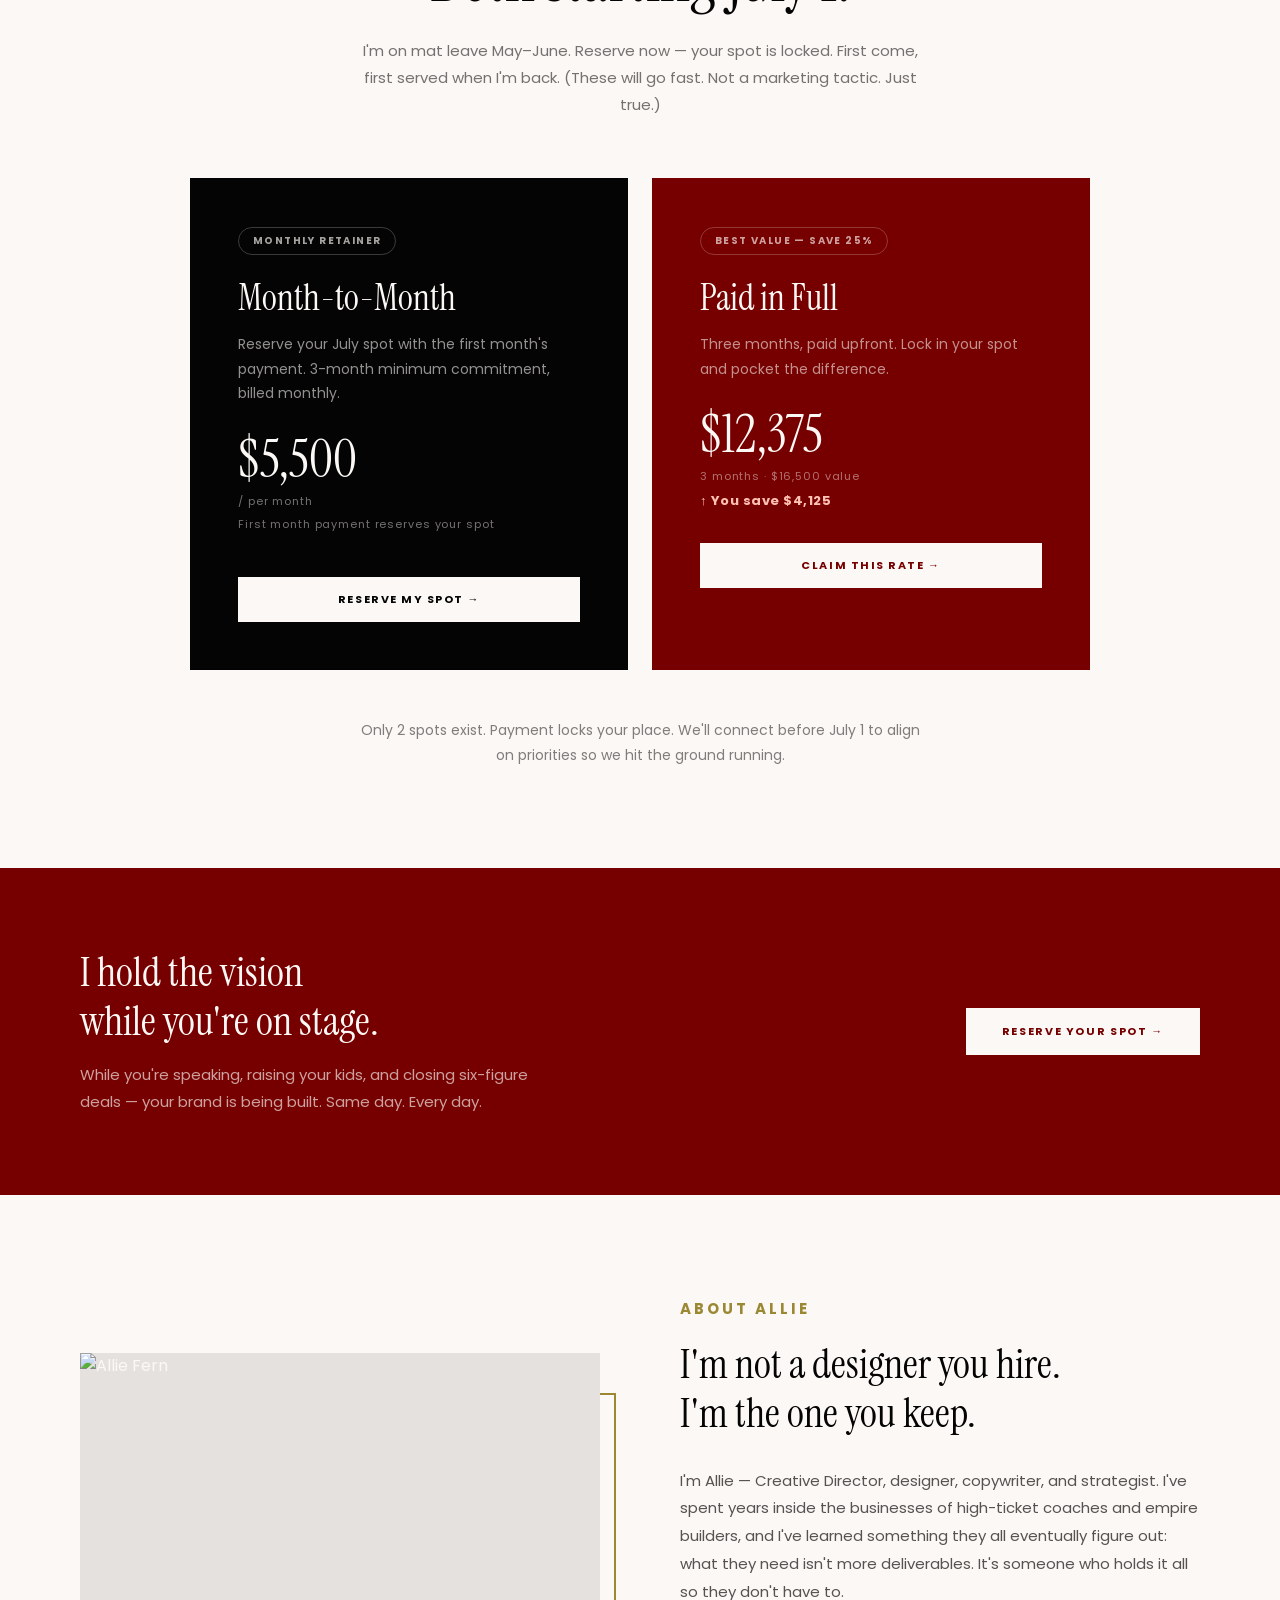
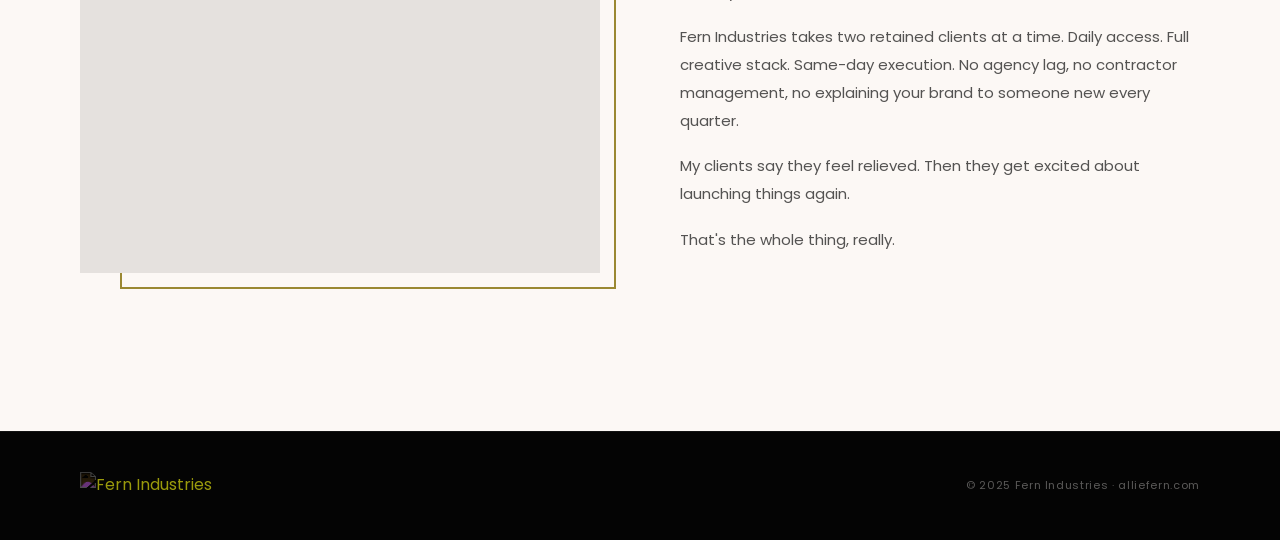
==== commit b6cbd784: "Update logo to new version Co-Authored-By: Claude Sonnet 4.6 <noreply@anthropic.com>" ====
--- a/index.html
+++ b/index.html
@@ -737,7 +737,7 @@
   <!-- ═══ NAV ═══ -->
   <nav id="nav">
     <a href="#" class="nav-logo">
-      <img src="https://i.ibb.co/Q3Hm500L/Artboard-2.png" alt="Fern Industries">
+      <img src="https://i.ibb.co/5WpCjzSD/Artboard-2-2.png" alt="Fern Industries">
     </a>
     <a href="#pricing" class="nav-cta">Reserve Your Spot →</a>
   </nav>
@@ -925,7 +925,7 @@
   <!-- ═══ FOOTER ═══ -->
   <footer>
     <a href="#" class="footer-logo">
-      <img src="https://i.ibb.co/Q3Hm500L/Artboard-2.png" alt="Fern Industries">
+      <img src="https://i.ibb.co/5WpCjzSD/Artboard-2-2.png" alt="Fern Industries">
     </a>
     <p class="footer-copy">© 2025 Fern Industries · alliefern.com</p>
   </footer>
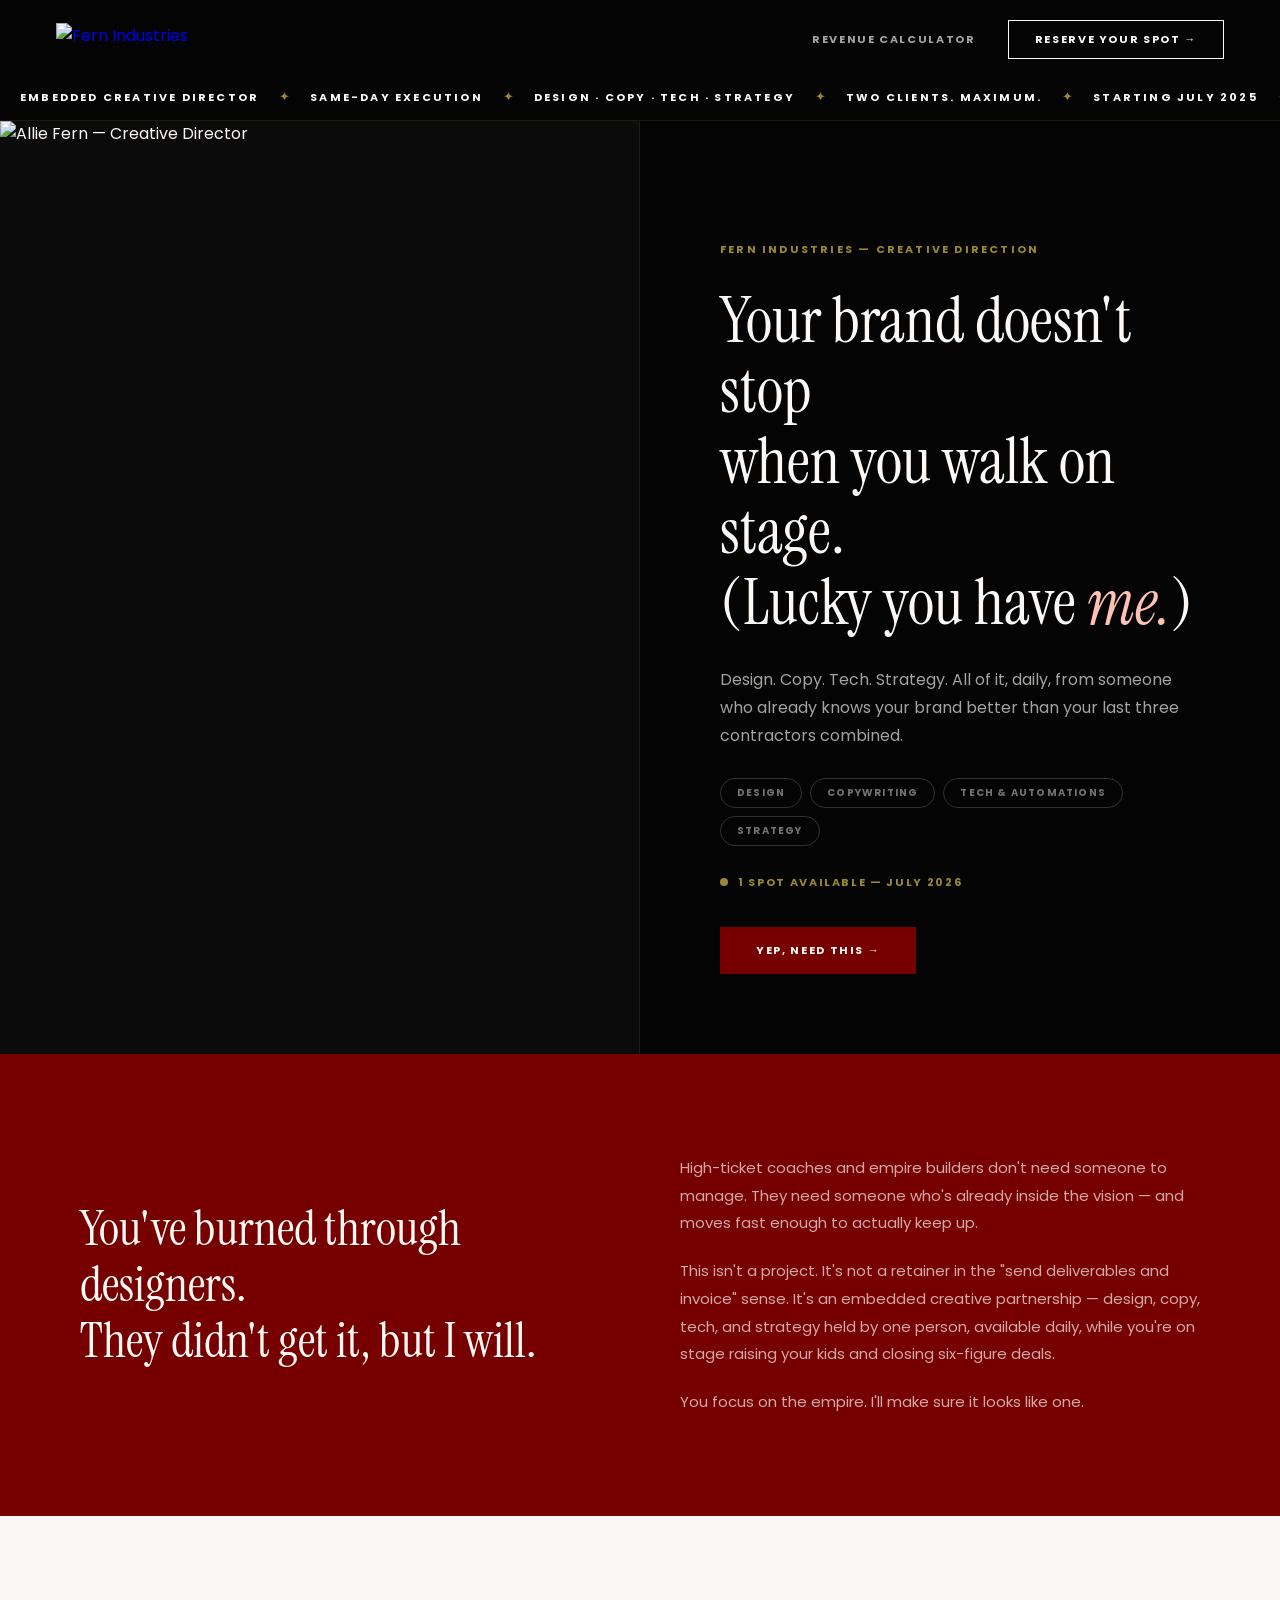
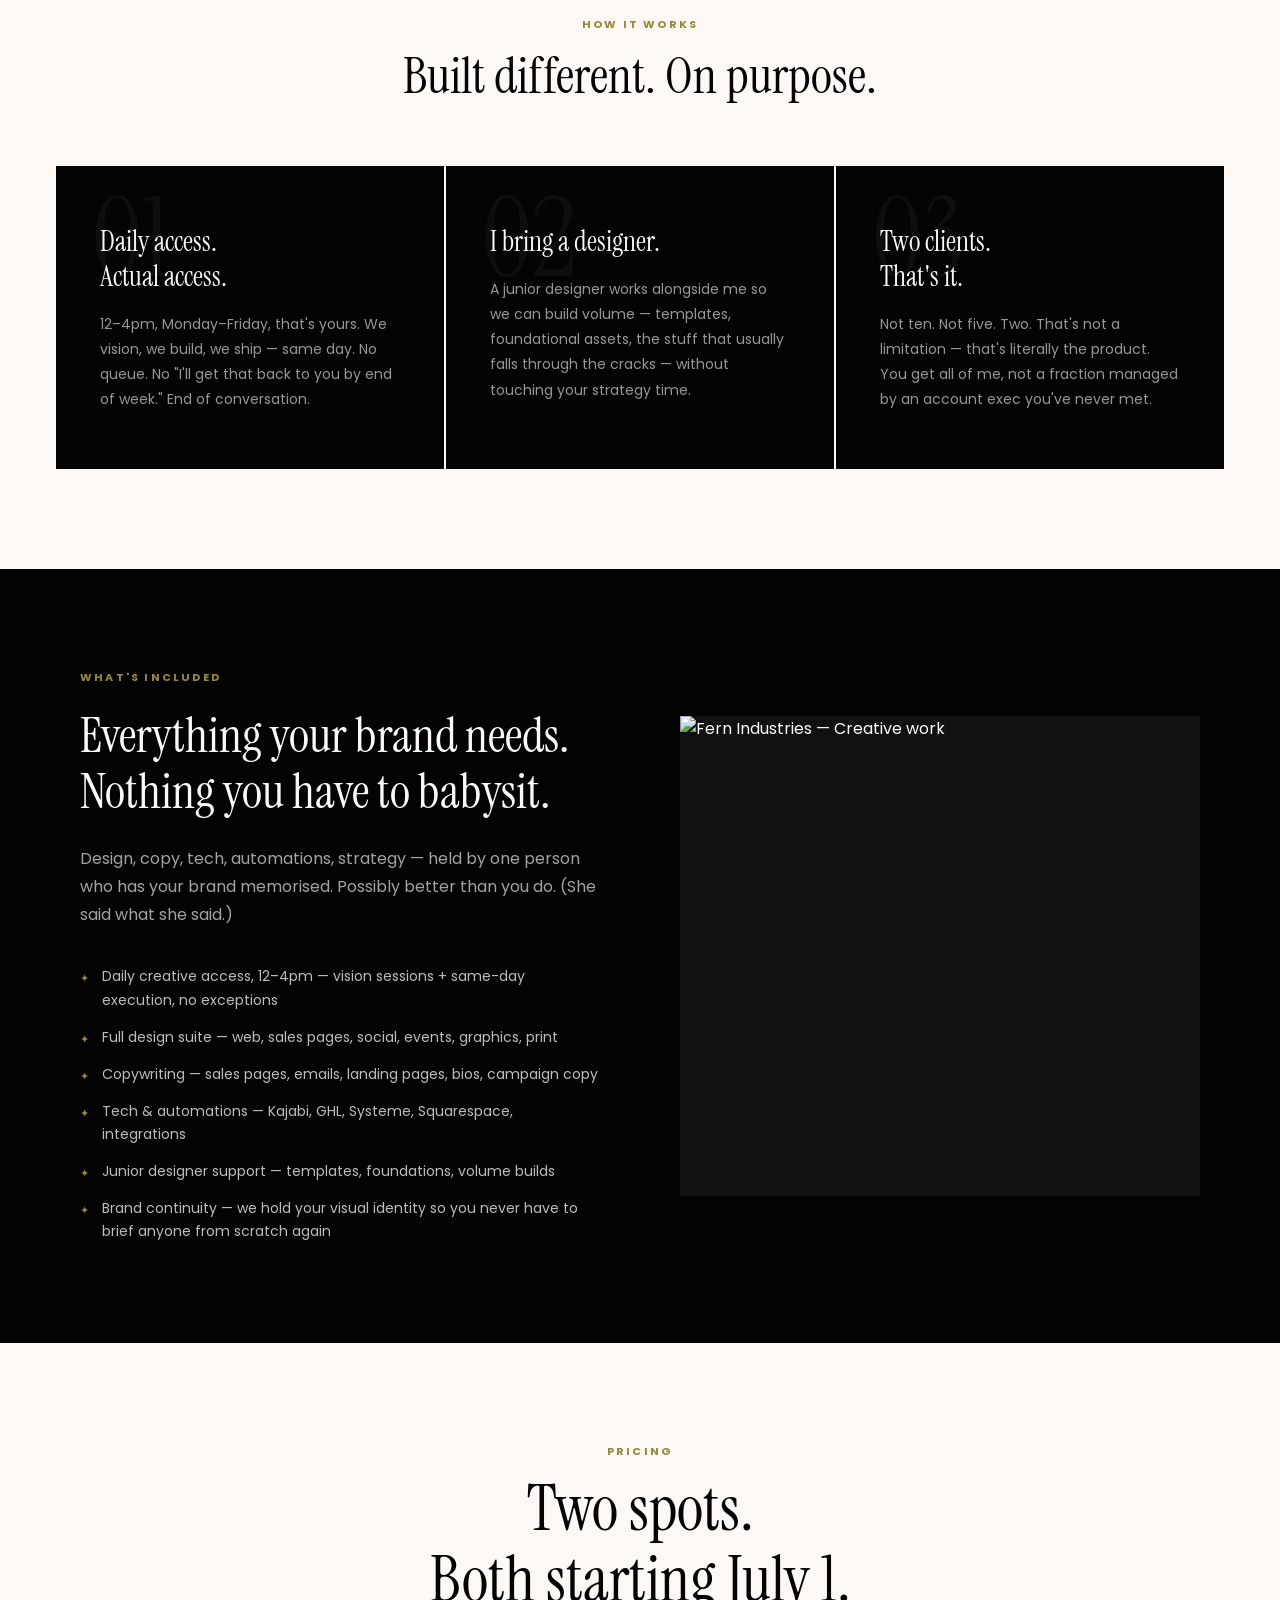
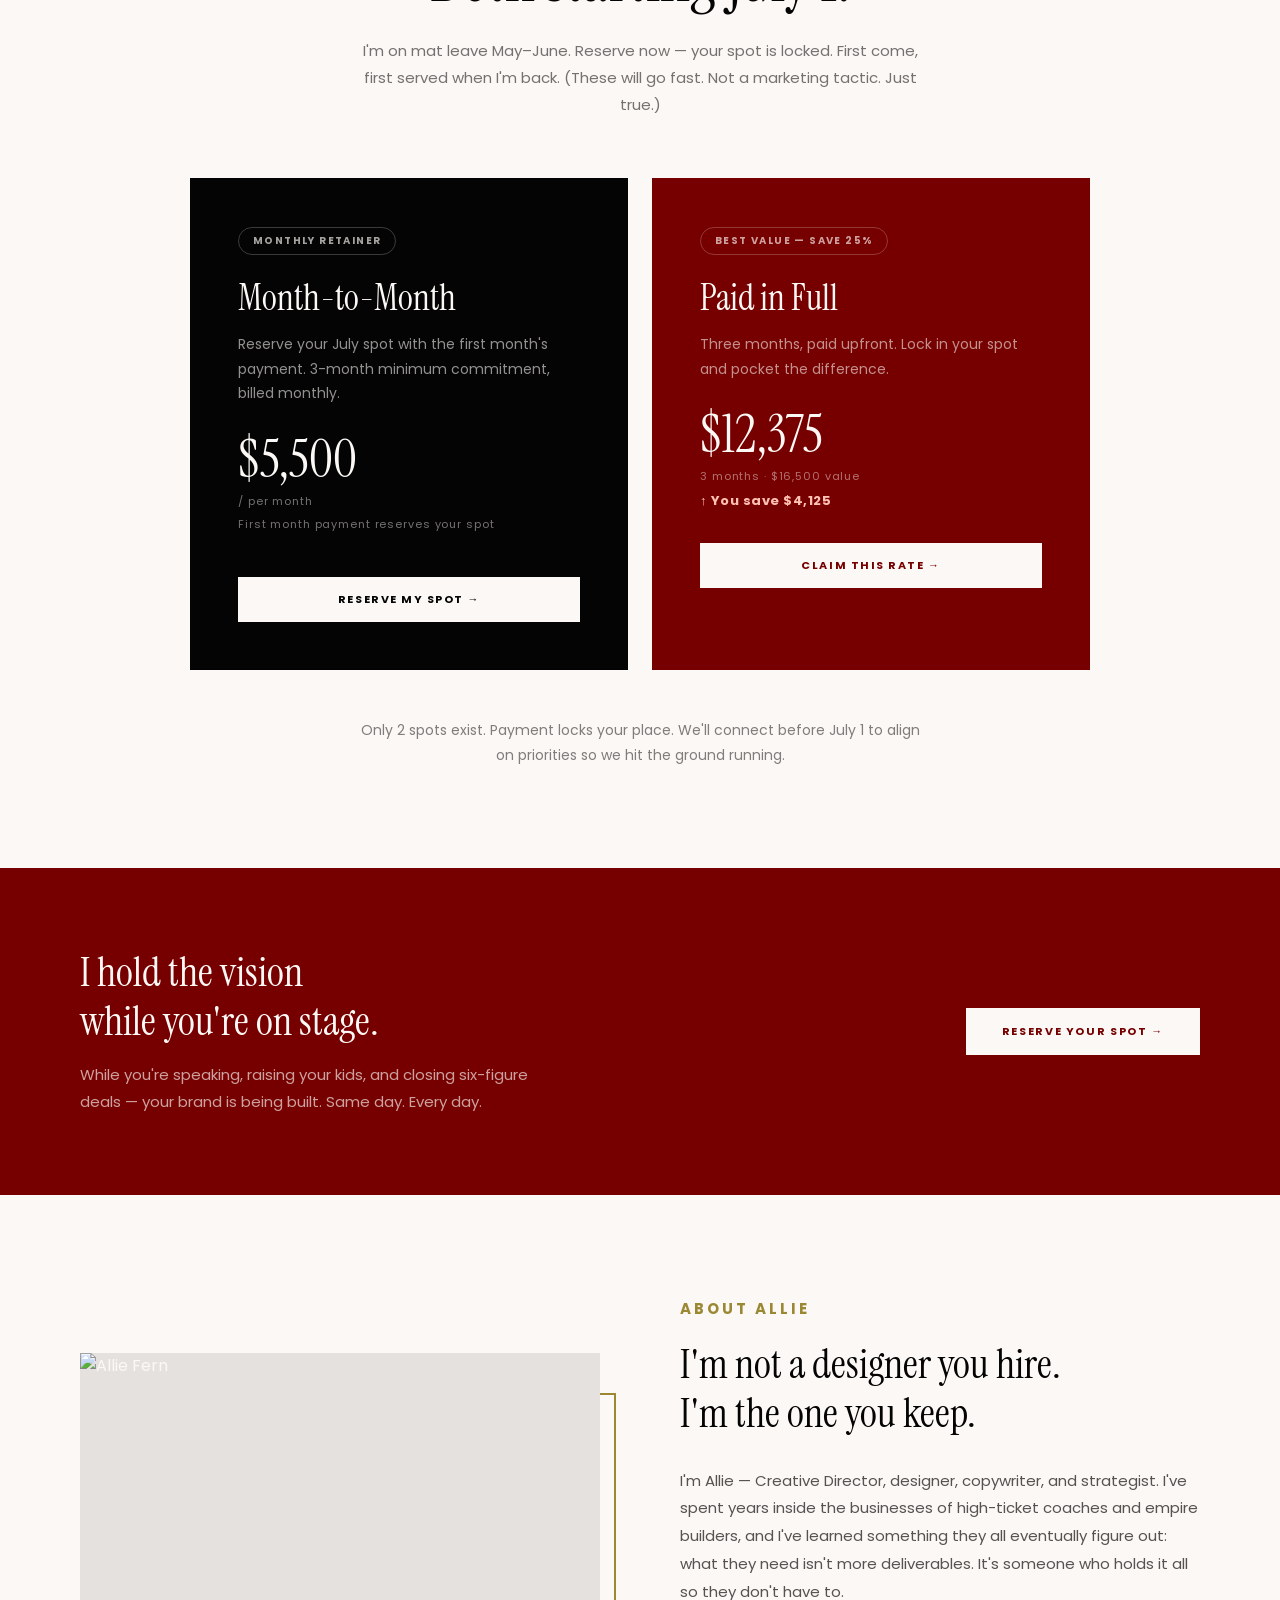
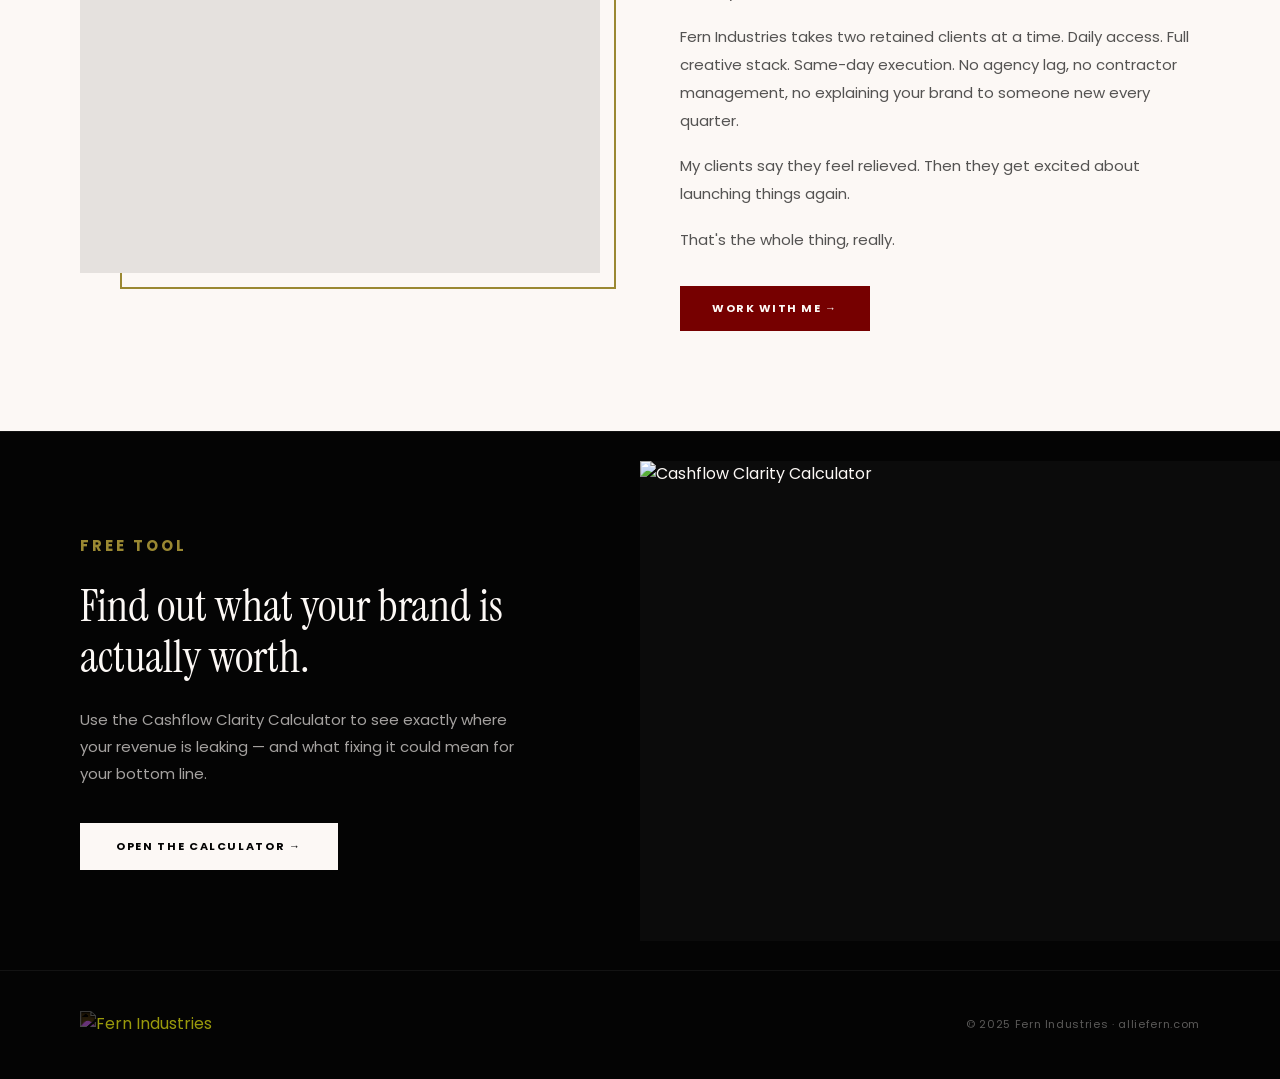
==== commit 3b86efa4: "Add Revenue Calculator nav link and section Add nav link to Cashflow Clarity Calculator, and a new t" ====
--- a/index.html
+++ b/index.html
@@ -66,6 +66,24 @@
       width: auto;
     }
 
+    .nav-calc {
+      display: inline-block;
+      color: rgba(252,248,245,0.65);
+      font-family: 'Poppins', sans-serif;
+      font-weight: 700;
+      font-size: 11px;
+      letter-spacing: 0.15em;
+      text-transform: uppercase;
+      transition: color 0.3s ease;
+    }
+    .nav-calc:hover { color: #9a8832; }
+
+    .nav-right {
+      display: flex;
+      align-items: center;
+      gap: 32px;
+    }
+
     .nav-cta {
       display: inline-block;
       border: 1px solid #fcf8f5;
@@ -247,6 +265,22 @@
       transition: background 0.3s ease, color 0.3s ease;
     }
     .btn-red:hover { background: #fcf8f5; color: #040404; }
+
+    .btn-cream-on-dark {
+      display: inline-block;
+      background: #fcf8f5;
+      color: #040404;
+      padding: 15px 36px;
+      font-family: 'Poppins', sans-serif;
+      font-weight: 700;
+      font-size: 11px;
+      letter-spacing: 0.15em;
+      text-transform: uppercase;
+      cursor: pointer;
+      border: none;
+      transition: background 0.3s ease, color 0.3s ease;
+    }
+    .btn-cream-on-dark:hover { background: #9a8832; color: #fcf8f5; }
 
     .btn-cream-on-red {
       display: inline-block;
@@ -678,6 +712,54 @@
     .btn-red-about:hover { background: #fcf8f5; color: #040404; }
 
     /* ════════════════════════════════
+       CALCULATOR BAND
+    ════════════════════════════════ */
+    .calc-band {
+      background: #040404;
+      display: grid;
+      grid-template-columns: 1fr 1fr;
+      align-items: center;
+      gap: 0;
+      border-top: 1px solid rgba(252,248,245,0.06);
+    }
+    .calc-content {
+      padding: 100px 80px;
+    }
+    .calc-content .eyebrow { color: #9a8832; margin-bottom: 22px; }
+    .calc-content h2 {
+      font-size: clamp(32px, 3.5vw, 48px);
+      color: #fcf8f5;
+      line-height: 1.15;
+      margin-bottom: 22px;
+    }
+    .calc-content p {
+      font-size: 15px;
+      line-height: 1.8;
+      color: rgba(252,248,245,0.65);
+      margin-bottom: 36px;
+      max-width: 440px;
+    }
+    .calc-image {
+      overflow: hidden;
+      display: flex;
+      align-items: center;
+      justify-content: center;
+      min-height: 480px;
+      background: #0b0b0b;
+    }
+    .calc-image img {
+      width: 100%;
+      height: 100%;
+      object-fit: cover;
+      min-height: 480px;
+    }
+    @media (max-width: 768px) {
+      .calc-band { grid-template-columns: 1fr; }
+      .calc-content { padding: 64px 28px; }
+      .calc-image { display: none; }
+    }
+
+    /* ════════════════════════════════
        FOOTER
     ════════════════════════════════ */
     footer {
@@ -739,7 +821,10 @@
     <a href="#" class="nav-logo">
       <img src="https://i.ibb.co/5WpCjzSD/Artboard-2-2.png" alt="Fern Industries">
     </a>
-    <a href="#pricing" class="nav-cta">Reserve Your Spot →</a>
+    <div class="nav-right">
+      <a href="https://thejiffyquick.systeme.io/cashflow-clarity-calculator-optin" class="nav-calc" target="_blank" rel="noopener">Revenue Calculator</a>
+      <a href="#pricing" class="nav-cta">Reserve Your Spot →</a>
+    </div>
   </nav>
 
   <!-- ═══ MARQUEE BAR ═══ -->
@@ -922,6 +1007,19 @@
     </div>
   </section>
 
+  <!-- ═══ REVENUE CALCULATOR ═══ -->
+  <section class="calc-band">
+    <div class="calc-content">
+      <p class="eyebrow fu">Free Tool</p>
+      <h2 class="fu">Find out what your brand is actually worth.</h2>
+      <p class="fu">Use the Cashflow Clarity Calculator to see exactly where your revenue is leaking — and what fixing it could mean for your bottom line.</p>
+      <a href="https://thejiffyquick.systeme.io/cashflow-clarity-calculator-optin" class="btn-cream-on-dark fu" target="_blank" rel="noopener">Open the Calculator →</a>
+    </div>
+    <div class="calc-image fu">
+      <img src="https://d1yei2z3i6k35z.cloudfront.net/5358788/69e3fcafc4db50.62255103_CopyofSysteme.ioTRIPWIRESALESFUNNELTEMPLATEMockups5.png" alt="Cashflow Clarity Calculator">
+    </div>
+  </section>
+
   <!-- ═══ FOOTER ═══ -->
   <footer>
     <a href="#" class="footer-logo">
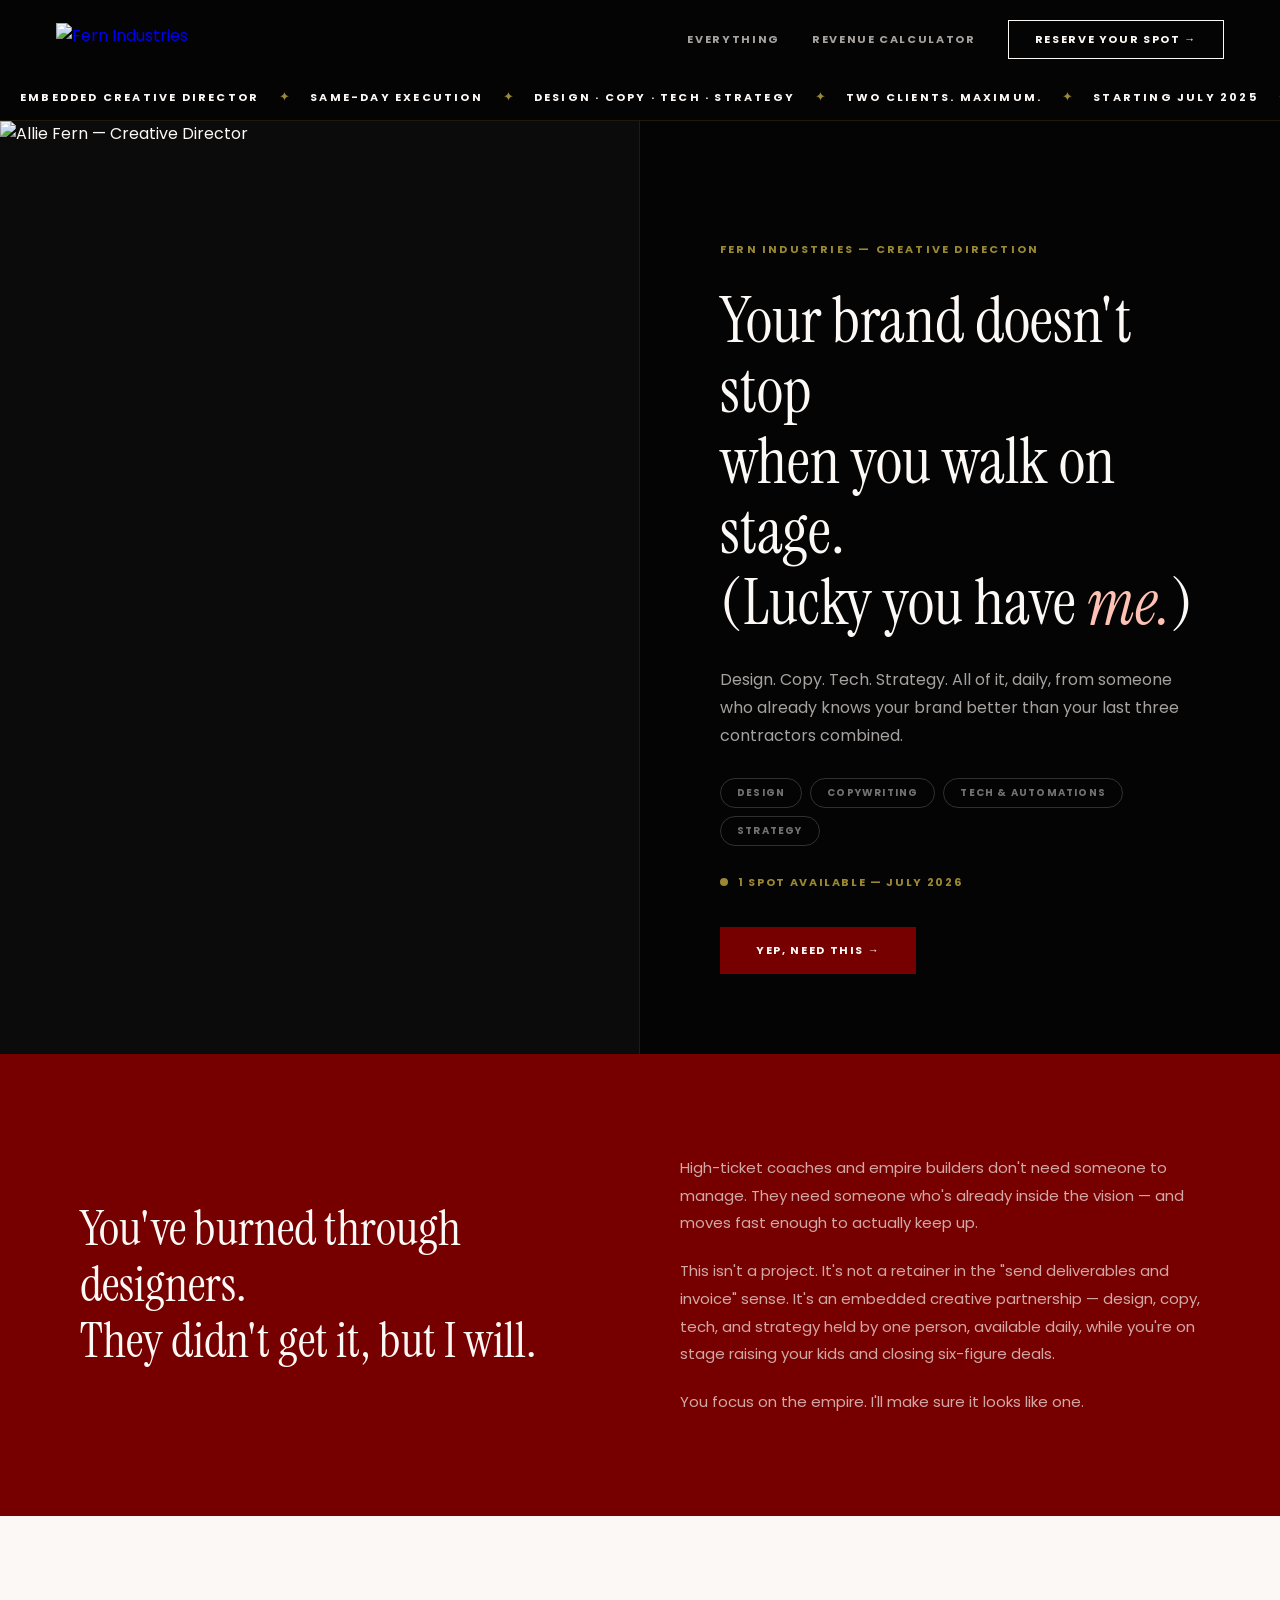
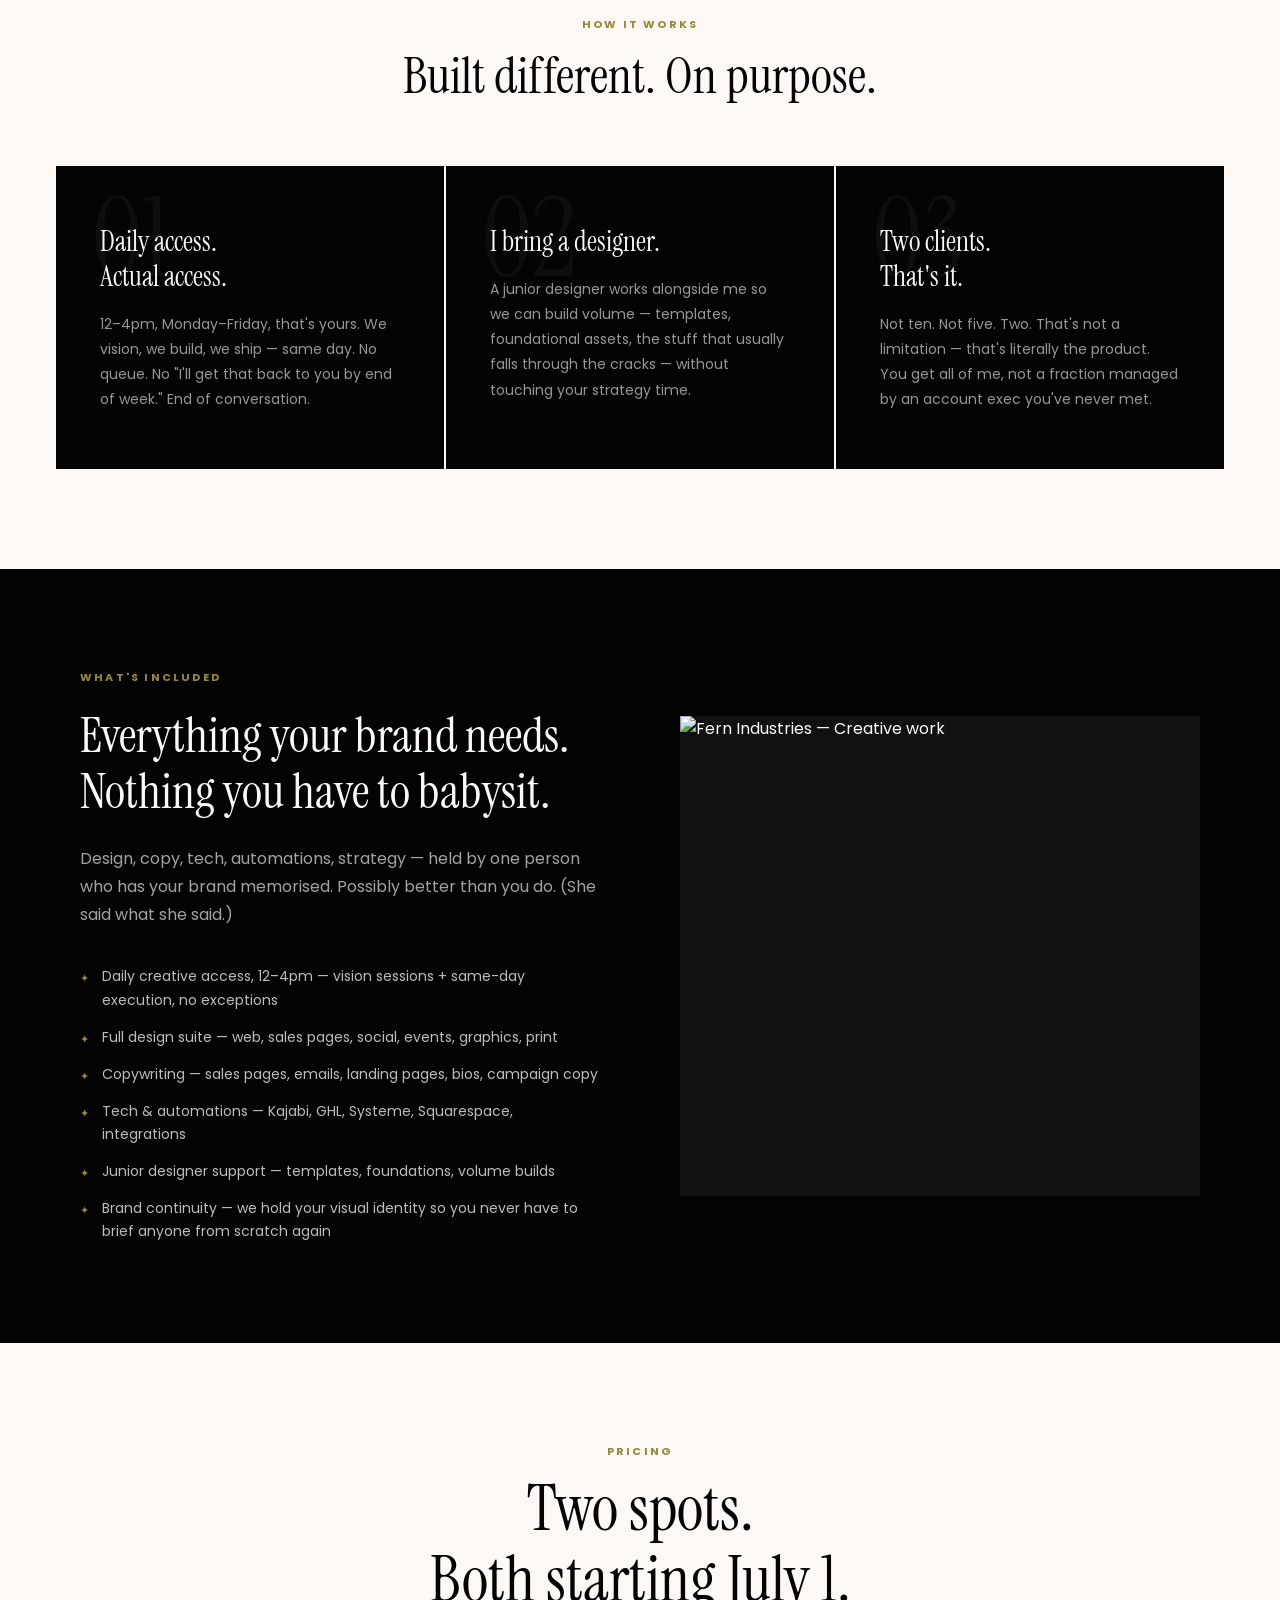
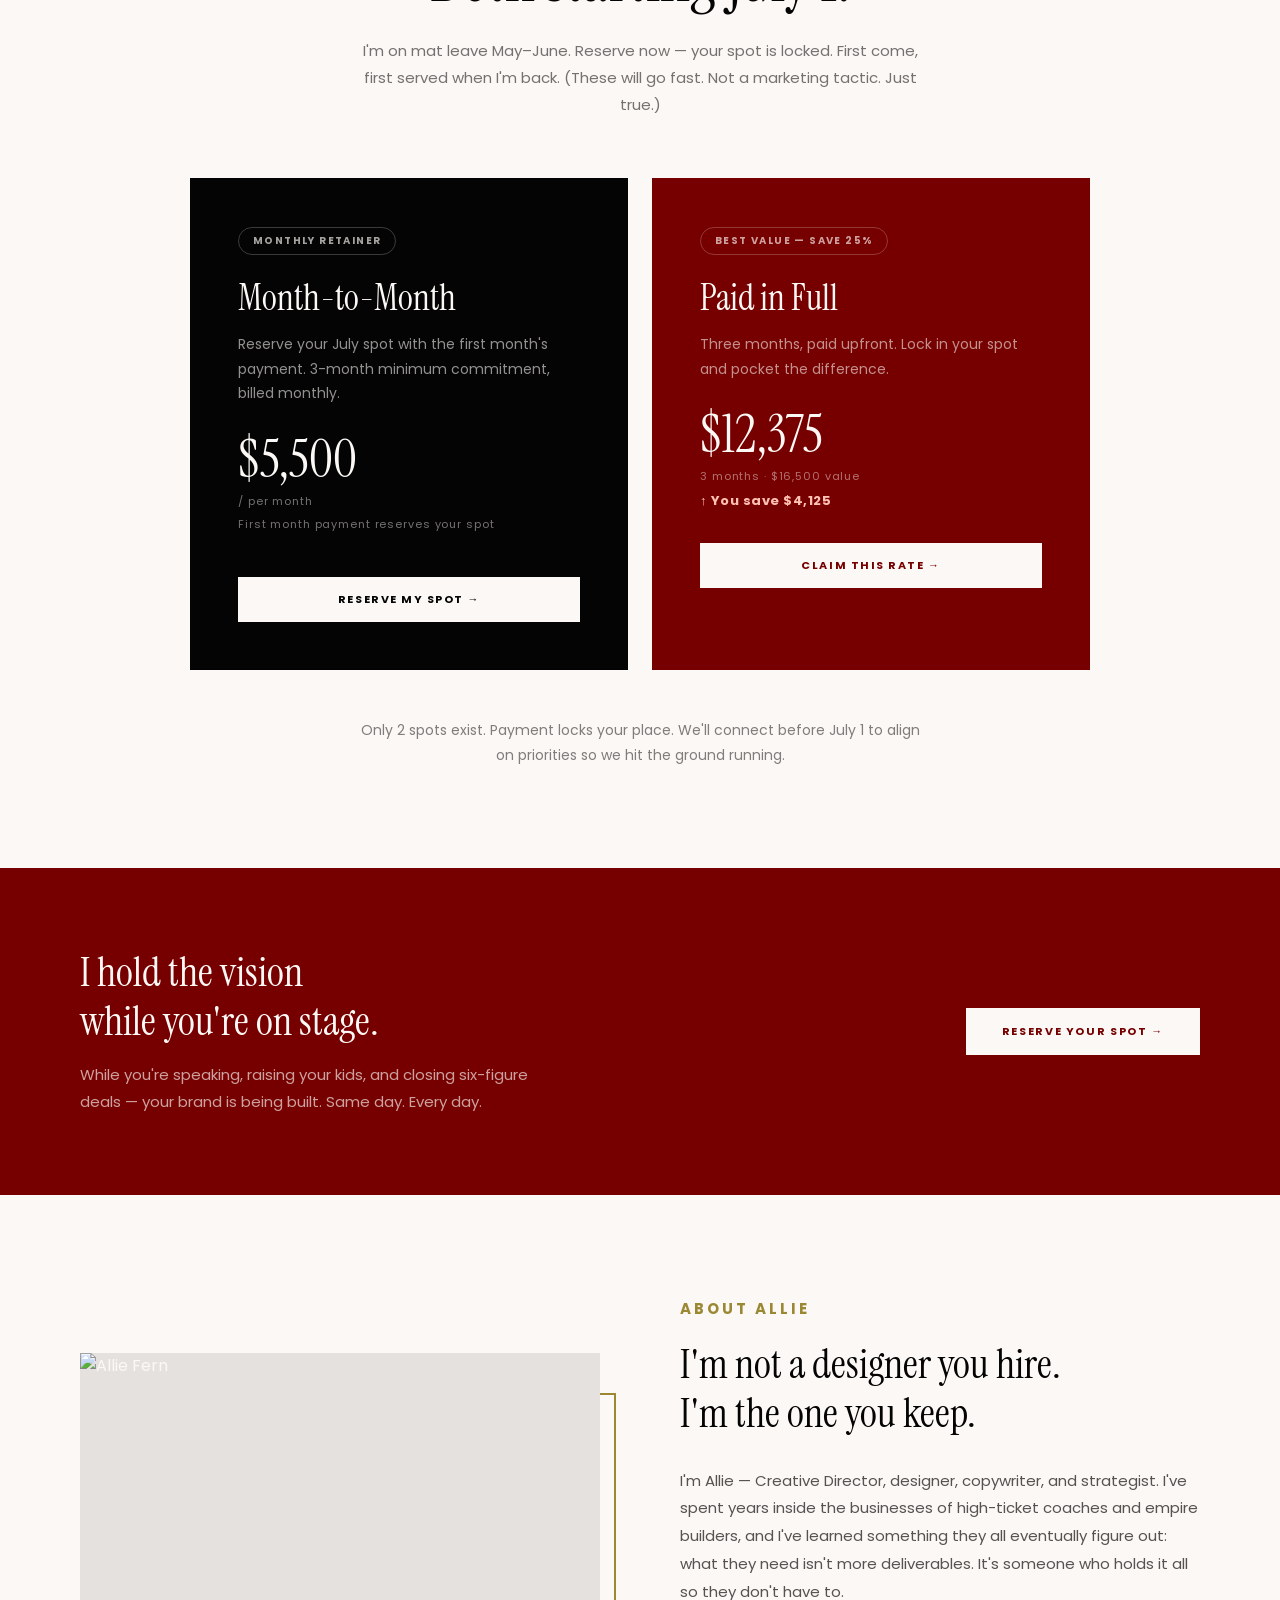
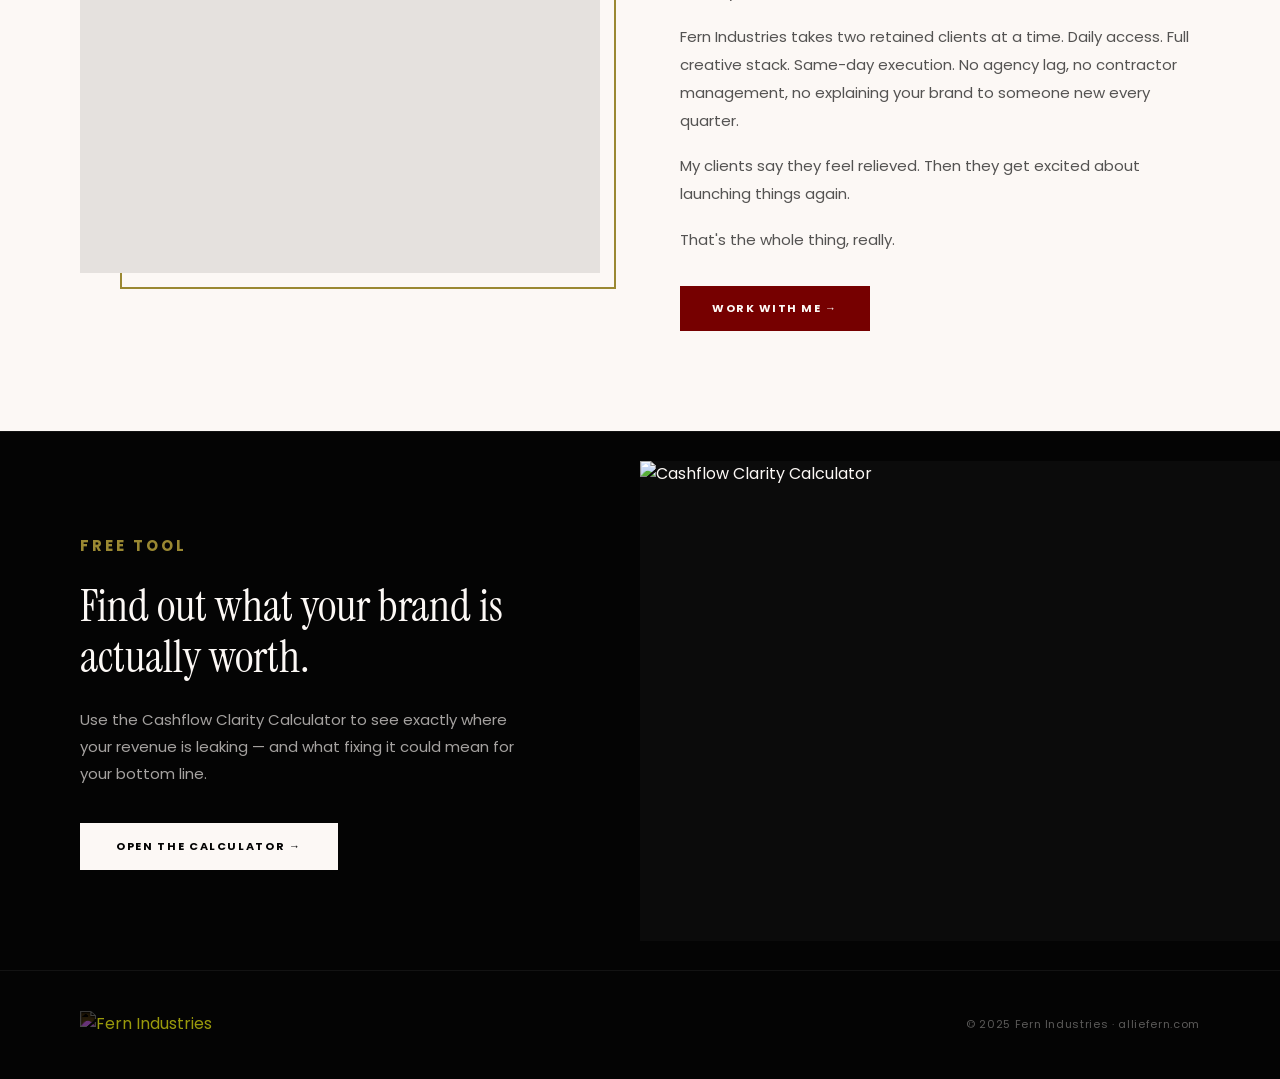
==== commit 83d9ba46: "Add Everything page with links, resources, and recommended tools New standalone page listing the Cas" ====
--- a/index.html
+++ b/index.html
@@ -822,6 +822,7 @@
       <img src="https://i.ibb.co/5WpCjzSD/Artboard-2-2.png" alt="Fern Industries">
     </a>
     <div class="nav-right">
+      <a href="/everything.html" class="nav-calc">Everything</a>
       <a href="https://thejiffyquick.systeme.io/cashflow-clarity-calculator-optin" class="nav-calc" target="_blank" rel="noopener">Revenue Calculator</a>
       <a href="#pricing" class="nav-cta">Reserve Your Spot →</a>
     </div>
